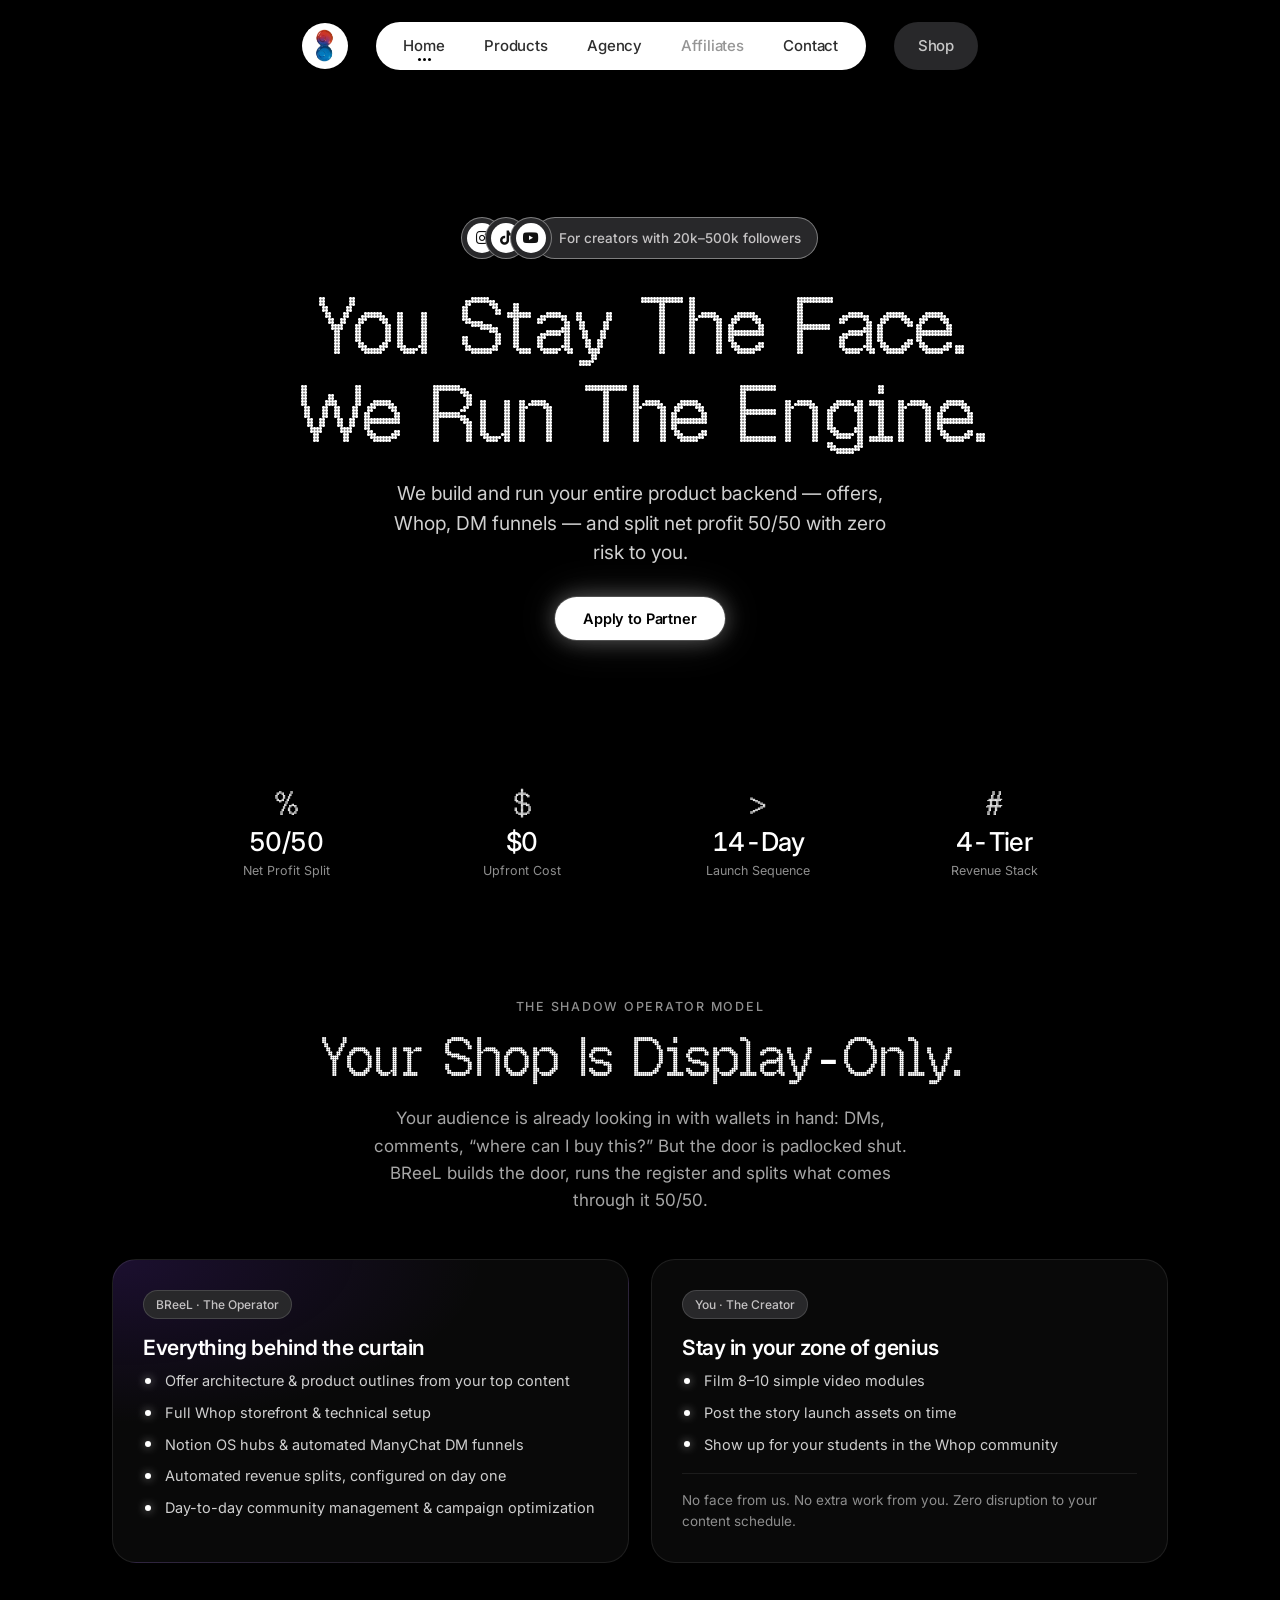
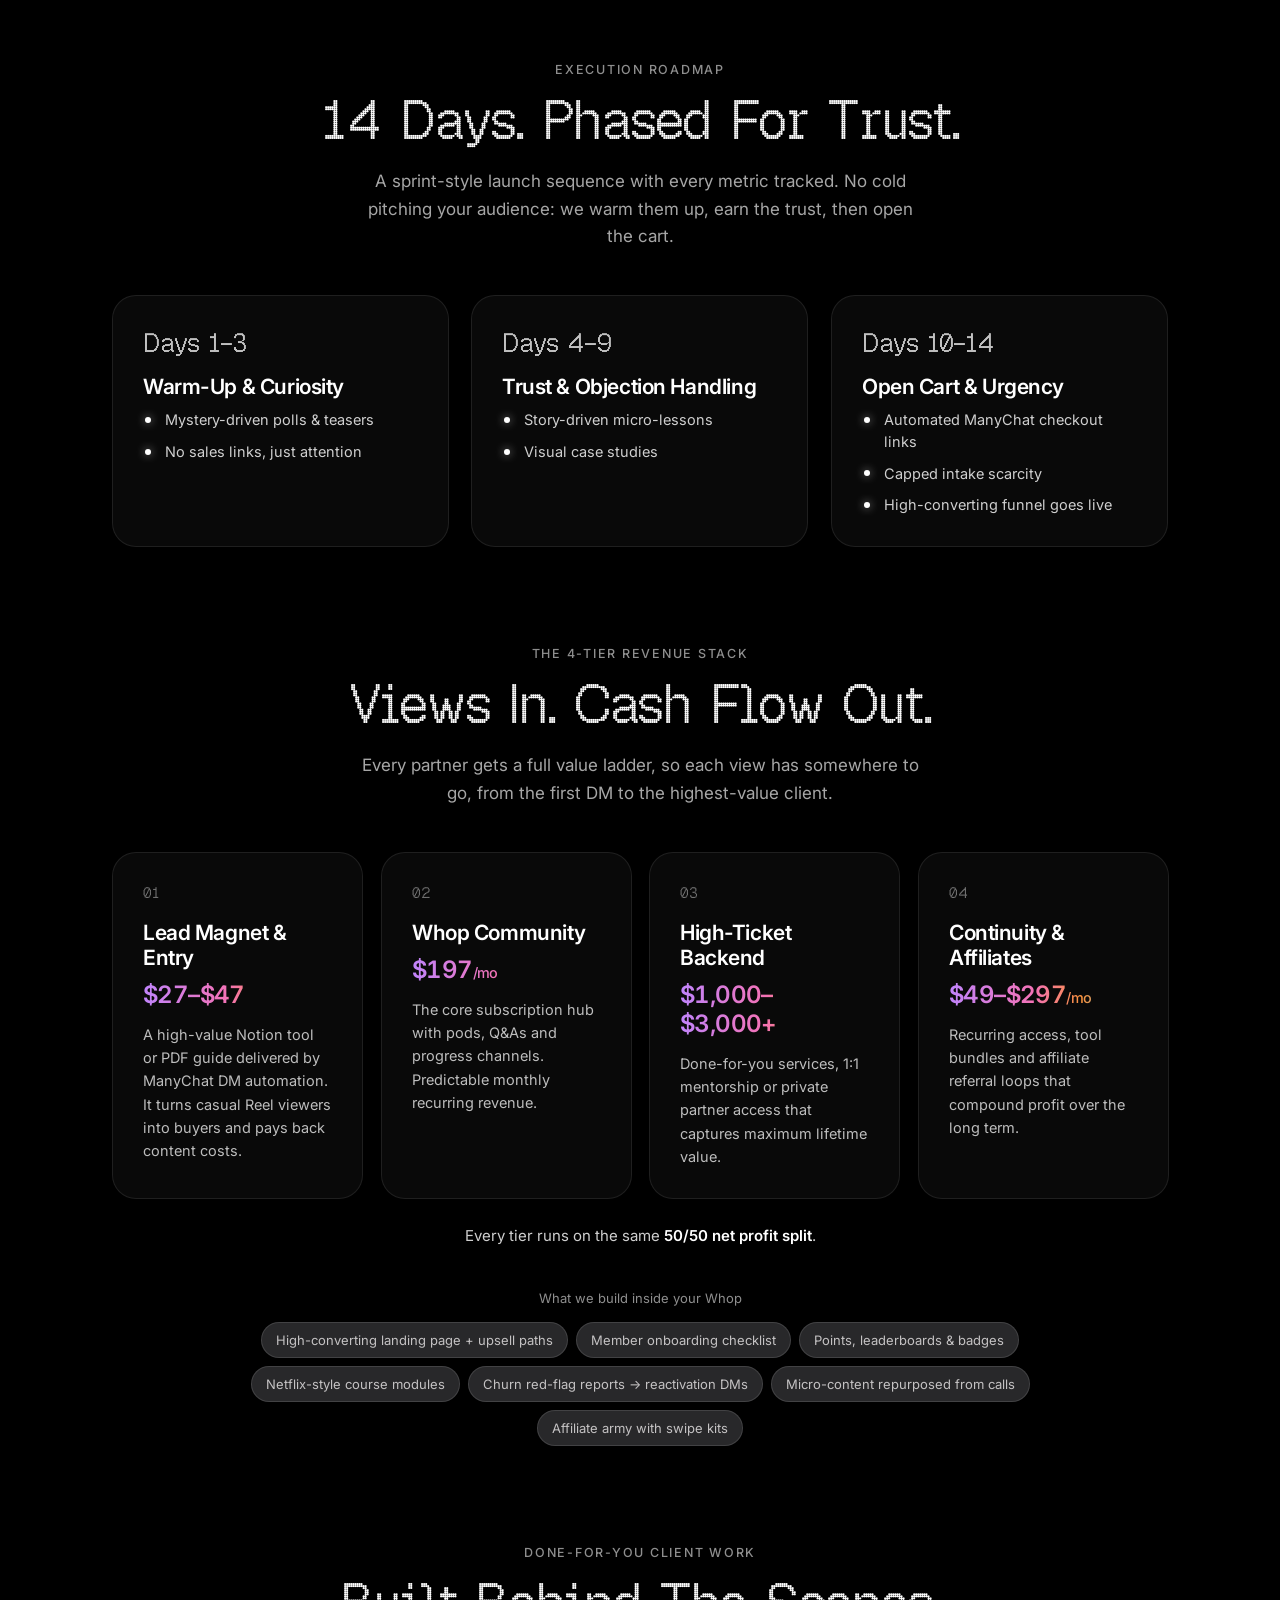
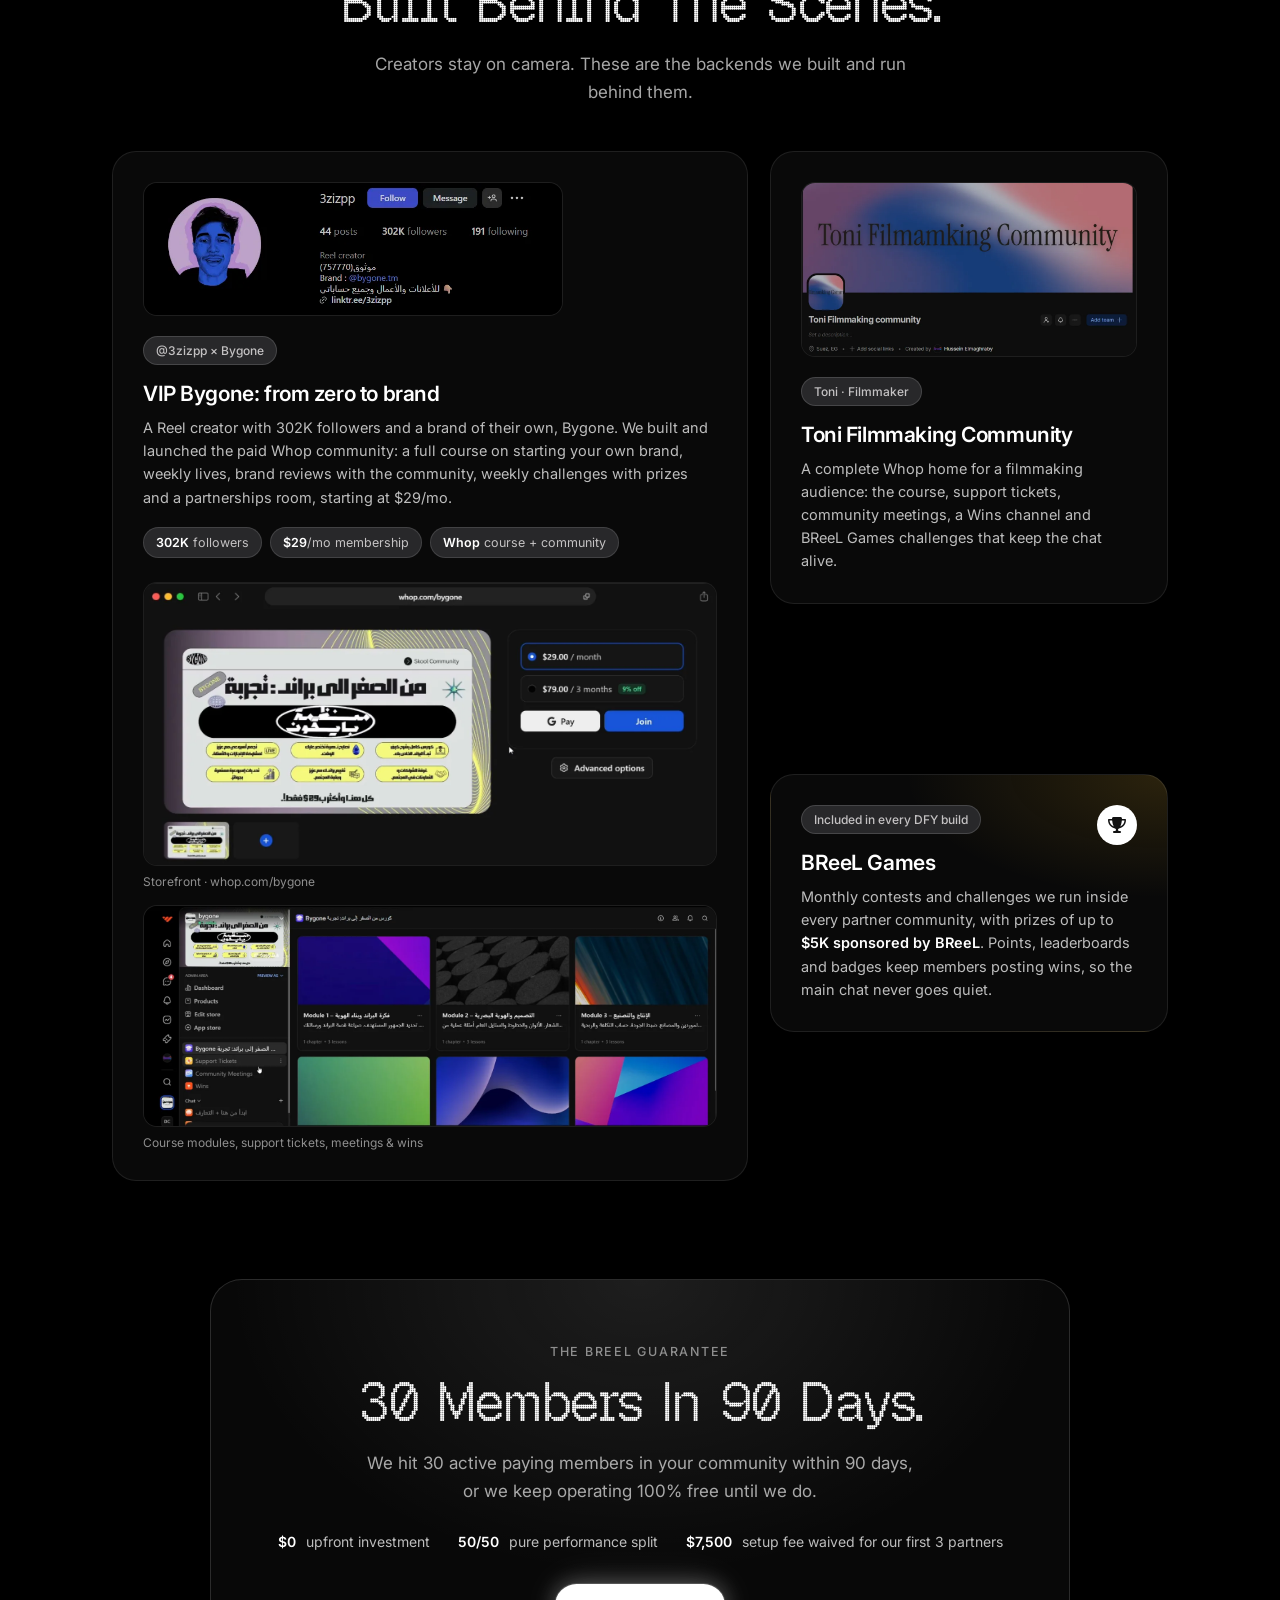
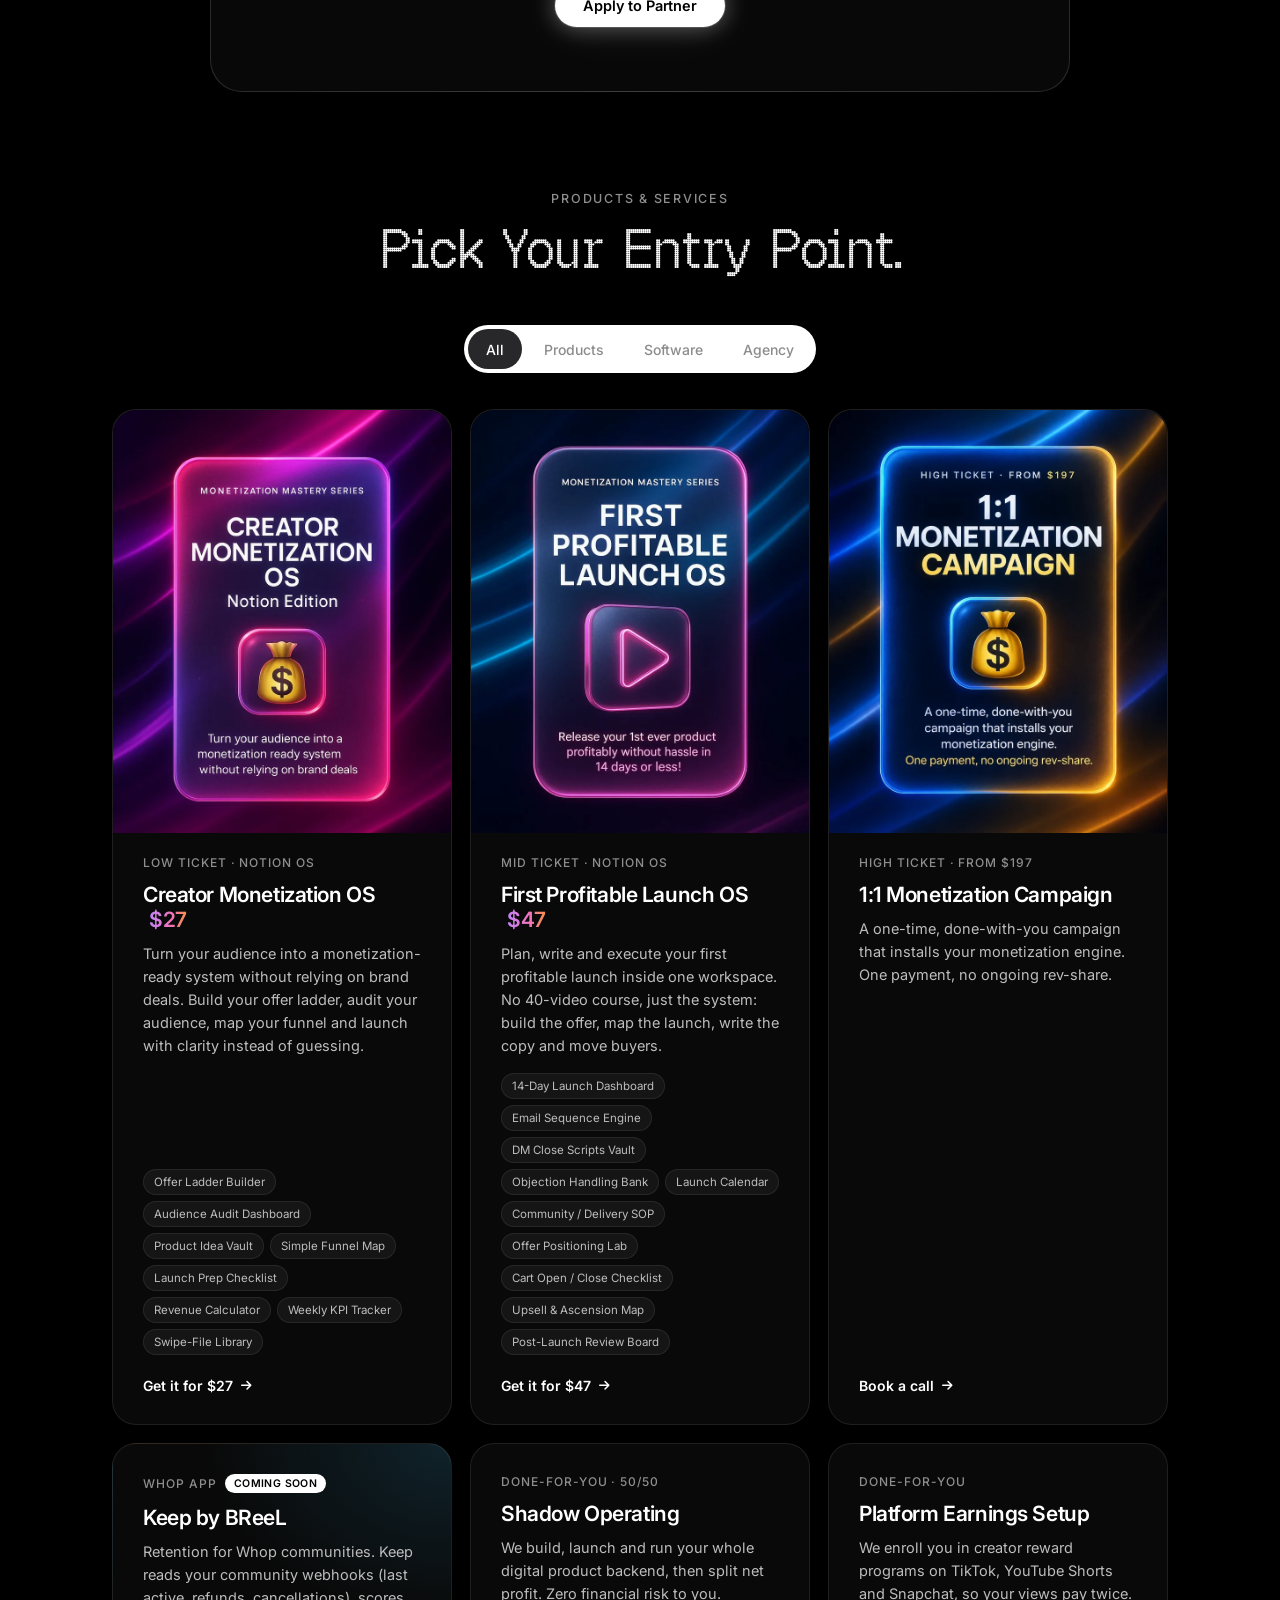
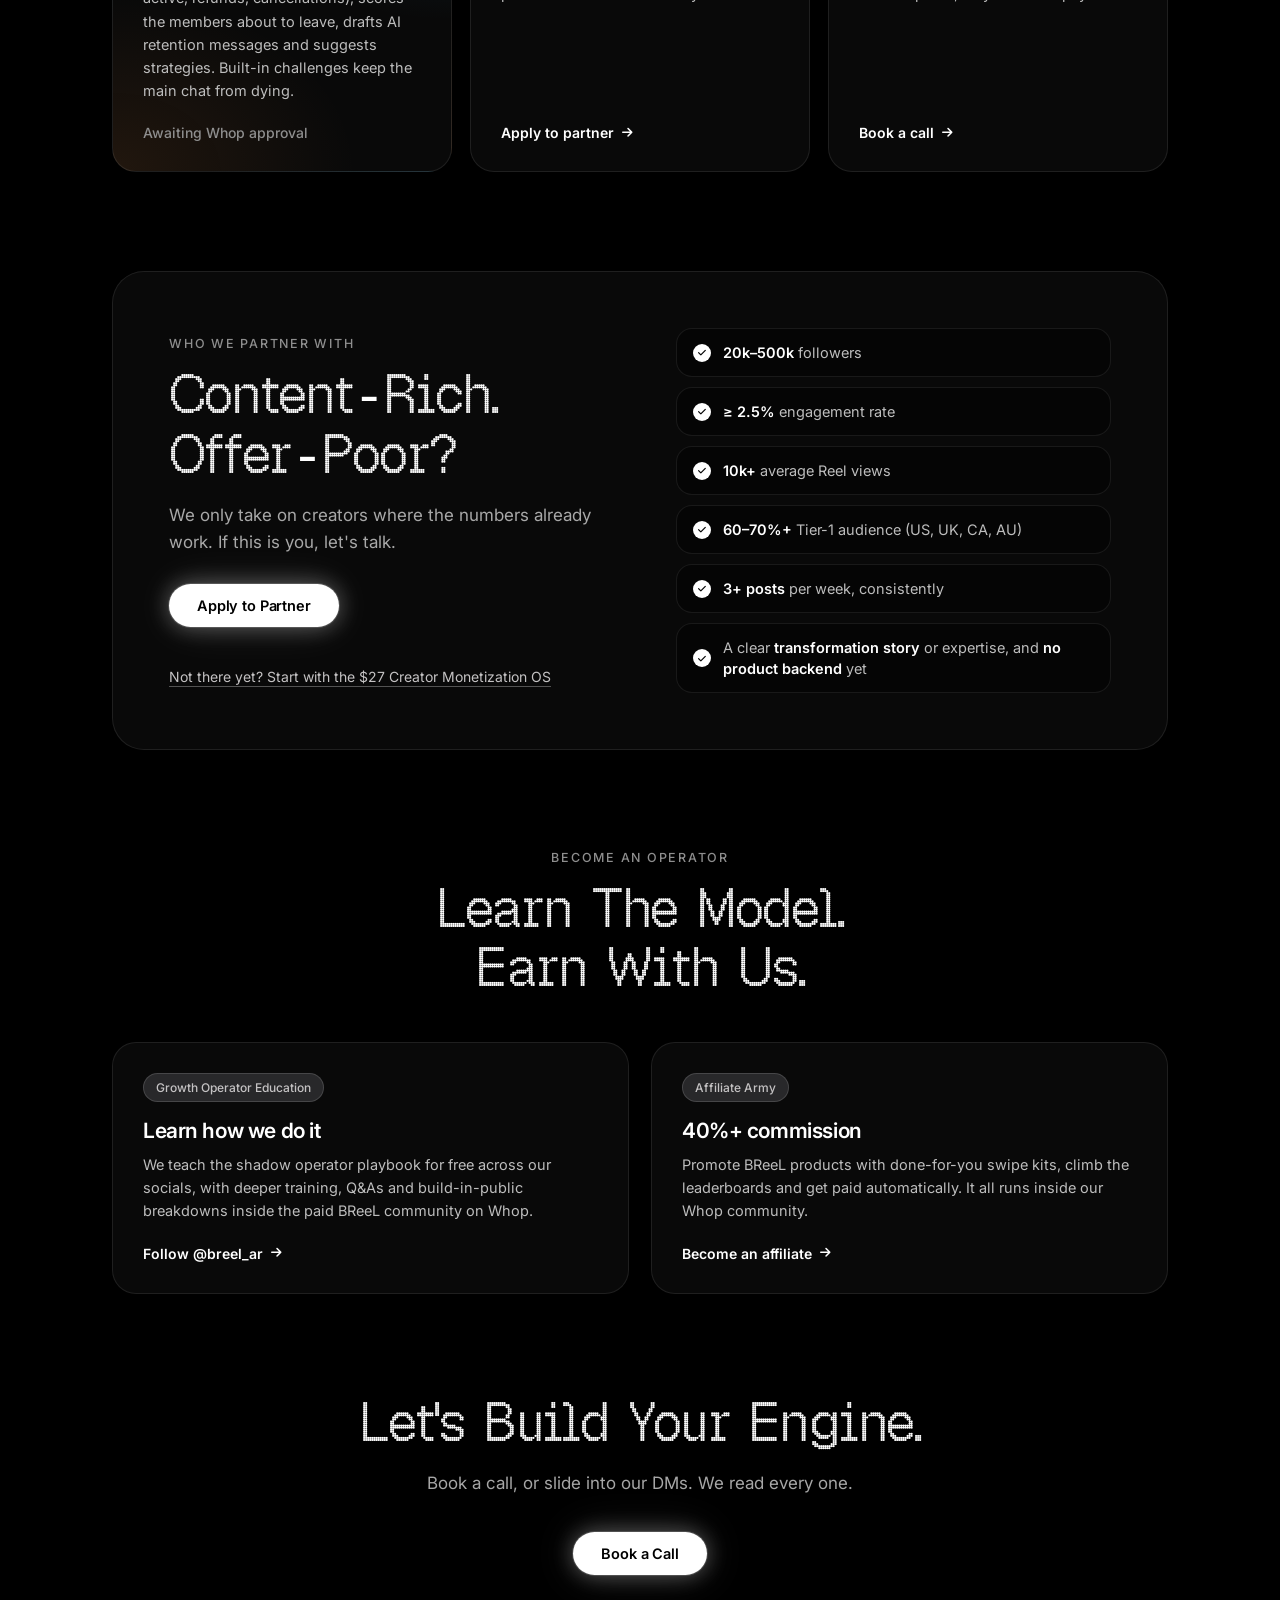
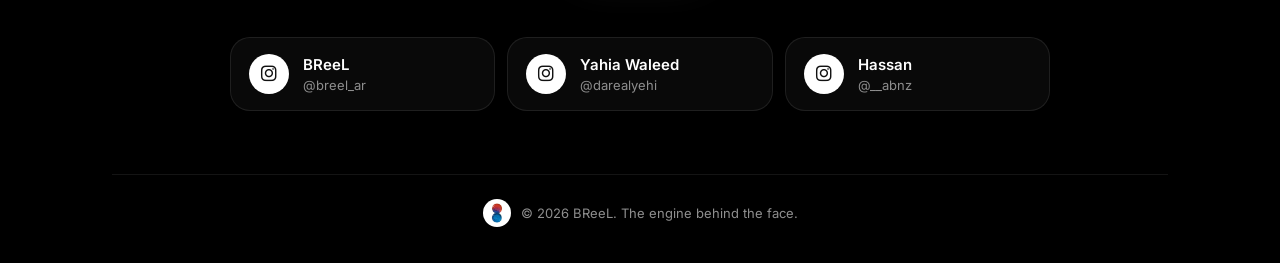
==== index.html @ d3be012e "BReeL website: landing page, affiliate page and assets Static HTML/CSS/JS site: video hero, shadow-o" ====
<!doctype html>
<html lang="en">
  <head>
    <meta charset="utf-8" />
    <meta name="viewport" content="width=device-width, initial-scale=1, viewport-fit=cover" />
    <title>BReeL | You Stay The Face. We Run The Engine.</title>
    <meta
      name="description"
      content="BReeL is a shadow operator agency for creators with 20k–500k followers. We build and run your digital product backend — offers, Whop, DM funnels, launches — and split net profit 50/50."
    />
    <meta name="theme-color" content="#000000" />
    <link rel="icon" type="image/png" href="assets/favicon.png" />

    <!-- OpenGraph / Twitter (swap og:url + og:image to absolute URLs once the domain is live) -->
    <meta property="og:type" content="website" />
    <meta property="og:site_name" content="BReeL" />
    <meta property="og:title" content="BReeL | You Stay The Face. We Run The Engine." />
    <meta
      property="og:description"
      content="Shadow operating for content-rich, offer-poor creators. We build the backend, you stay the face, we split net profit 50/50."
    />
    <meta property="og:image" content="assets/og.jpg" />
    <meta name="twitter:card" content="summary_large_image" />
    <meta name="twitter:title" content="BReeL | You Stay The Face. We Run The Engine." />
    <meta
      name="twitter:description"
      content="Shadow operating for content-rich, offer-poor creators. Zero upfront risk, 50/50 net profit split."
    />
    <meta name="twitter:image" content="assets/og.jpg" />

    <link rel="preconnect" href="https://fonts.googleapis.com" />
    <link rel="preconnect" href="https://fonts.gstatic.com" crossorigin />
    <link
      href="https://fonts.googleapis.com/css2?family=Inter:wght@400;500;600&display=swap"
      rel="stylesheet"
    />
    <link
      href="https://db.onlinewebfonts.com/c/8cb707a9b8a73f8a7403336b861c3074?family=BubbledotICG-FinePos"
      rel="stylesheet"
    />
    <link
      rel="stylesheet"
      href="https://cdnjs.cloudflare.com/ajax/libs/font-awesome/6.5.2/css/all.min.css"
      integrity="sha512-SnH5WK+bZxgPHs44uWIX+LLJAJ9/2PkPKZ5QiAj6Ta86w+fsb2TkcmfRyVX3pBnMFcV7oQPJkl9QevSCWr3W6A=="
      crossorigin="anonymous"
      referrerpolicy="no-referrer"
    />
    <script>document.documentElement.classList.add("js");</script>
    <link rel="stylesheet" href="styles.css" />
  </head>
  <body id="top">
    <div class="bg" aria-hidden="true">
      <video class="bg-video" autoplay muted loop playsinline>
        <source
          src="https://d8j0ntlcm91z4.cloudfront.net/user_38xzZboKViGWJOttwIXH07lWA1P/hf_20260809_012548_ef22562c-c0ae-4816-ad9d-f8922af4e6a7.mp4"
          type="video/mp4"
        />
      </video>
    </div>

    <!-- 1) Header (fixed, sticky across the page) -->
    <div class="header-wrap">
      <header class="header">
        <a class="logo" href="#top" aria-label="BReeL home">
          <img src="assets/logo.webp" alt="" width="52" height="52" />
        </a>

        <nav class="nav" aria-label="Primary">
          <a class="nav-link is-active" href="#top" data-nav="home" aria-current="true">Home</a>
          <a class="nav-link" href="#products" data-nav="products">Products</a>
          <a class="nav-link" href="#agency" data-nav="agency">Agency</a>
          <a class="nav-link" href="affiliate.html" data-nav="affiliates">Affiliates</a>
          <a class="nav-link" href="#contact" data-nav="contact">Contact</a>
        </nav>

        <a class="sign-in" href="#products">Shop</a>

        <button
          class="burger"
          type="button"
          aria-label="Open menu"
          aria-expanded="false"
          aria-controls="mobile-menu"
        >
          <span></span><span></span><span></span>
        </button>
      </header>
    </div>

    <!-- Mobile menu -->
    <div class="menu-overlay" hidden></div>
    <div class="mobile-menu" id="mobile-menu" hidden>
      <nav class="mobile-nav" aria-label="Mobile">
        <a class="m-link is-active" href="#top" data-nav="home" aria-current="true" style="--i: 0">Home</a>
        <a class="m-link" href="#products" data-nav="products" style="--i: 1">Products</a>
        <a class="m-link" href="#agency" data-nav="agency" style="--i: 2">Agency</a>
        <a class="m-link" href="affiliate.html" data-nav="affiliates" style="--i: 3">Affiliates</a>
        <a class="m-link" href="#contact" data-nav="contact" style="--i: 4">Contact</a>
        <a class="m-sign-in" href="#products" style="--i: 5">Shop</a>
      </nav>
    </div>

    <div class="page" data-section="home">
      <div class="header-spacer" aria-hidden="true"></div>

      <!-- 2) Hero -->
      <main class="hero">
        <div class="trust anim" style="--d: 0.05s">
          <span class="trust-avatar a1"><span class="trust-inner"><i class="fa-brands fa-instagram" aria-hidden="true"></i></span></span>
          <span class="trust-avatar a2"><span class="trust-inner"><i class="fa-brands fa-tiktok" aria-hidden="true"></i></span></span>
          <span class="trust-avatar a3"><span class="trust-inner"><i class="fa-brands fa-youtube" aria-hidden="true"></i></span></span>
          <span class="trust-pill">For creators with 20k–500k followers</span>
        </div>

        <h1 class="headline anim">
          <span class="line l1">You Stay The Face.</span>
          <span class="line l2">We Run The Engine.</span>
        </h1>

        <p class="subhead anim" style="--d: 0.28s">
          We build and run your entire product backend — offers, Whop, DM funnels —
          and split net profit 50/50 with zero risk to you.
        </p>

        <a
          class="cta anim"
          href="https://calendly.com/yahiawaleed/"
          data-link="apply"
          data-utm="hero-cta"
          target="_blank"
          rel="noopener"
          style="--d: 0.4s"
          >Apply to Partner</a
        >
      </main>

      <!-- 3) Stats -->
      <section class="stats" aria-label="How BReeL partners">
        <div class="stat anim" style="--d: 0.5s">
          <span class="stat-icon" aria-hidden="true">%</span>
          <span class="stat-value" data-target="50" data-suffix="/50" data-decimals="0">50/50</span>
          <span class="stat-label">Net Profit Split</span>
        </div>
        <div class="stat anim" style="--d: 0.58s">
          <span class="stat-icon" aria-hidden="true">$</span>
          <span class="stat-value" data-target="0" data-prefix="$" data-decimals="0">$0</span>
          <span class="stat-label">Upfront Cost</span>
        </div>
        <div class="stat anim" style="--d: 0.66s">
          <span class="stat-icon" aria-hidden="true">&gt;</span>
          <span class="stat-value" data-target="14" data-suffix="-Day" data-decimals="0">14-Day</span>
          <span class="stat-label">Launch Sequence</span>
        </div>
        <div class="stat anim" style="--d: 0.74s">
          <span class="stat-icon" aria-hidden="true">#</span>
          <span class="stat-value" data-target="4" data-suffix="-Tier" data-decimals="0">4-Tier</span>
          <span class="stat-label">Revenue Stack</span>
        </div>
      </section>
    </div>

    <!-- ===================================================================
         Below the fold
         =================================================================== -->

    <!-- The model -->
    <section class="section" id="agency" data-section="agency">
      <div class="section-head reveal">
        <p class="eyebrow">The Shadow Operator Model</p>
        <h2 class="section-title">Your Shop Is Display&#8209;Only.</h2>
        <p class="section-lede">
          Your audience is already looking in with wallets in hand: DMs, comments,
          “where can I buy this?” But the door is padlocked shut. BReeL builds the door,
          runs the register and splits what comes through it 50/50.
        </p>
      </div>

      <div class="split">
        <article class="card lane lane-operator reveal" style="--d: 0.05s">
          <p class="lane-tag">BReeL · The Operator</p>
          <h3 class="card-title">Everything behind the curtain</h3>
          <ul class="ticks">
            <li>Offer architecture &amp; product outlines from your top content</li>
            <li>Full Whop storefront &amp; technical setup</li>
            <li>Notion OS hubs &amp; automated ManyChat DM funnels</li>
            <li>Automated revenue splits, configured on day one</li>
            <li>Day-to-day community management &amp; campaign optimization</li>
          </ul>
        </article>

        <article class="card lane reveal" style="--d: 0.12s">
          <p class="lane-tag">You · The Creator</p>
          <h3 class="card-title">Stay in your zone of genius</h3>
          <ul class="ticks">
            <li>Film 8–10 simple video modules</li>
            <li>Post the story launch assets on time</li>
            <li>Show up for your students in the Whop community</li>
          </ul>
          <p class="card-foot">No face from us. No extra work from you. Zero disruption to your content schedule.</p>
        </article>
      </div>
    </section>

    <!-- 14-day launch -->
    <section class="section" id="launch" data-section="agency">
      <div class="section-head reveal">
        <p class="eyebrow">Execution Roadmap</p>
        <h2 class="section-title">14 Days. Phased For Trust.</h2>
        <p class="section-lede">
          A sprint-style launch sequence with every metric tracked. No cold pitching your
          audience: we warm them up, earn the trust, then open the cart.
        </p>
      </div>

      <ol class="phases">
        <li class="card phase reveal" style="--d: 0.05s">
          <span class="phase-days">Days 1–3</span>
          <h3 class="card-title">Warm-Up &amp; Curiosity</h3>
          <ul class="ticks">
            <li>Mystery-driven polls &amp; teasers</li>
            <li>No sales links, just attention</li>
          </ul>
        </li>
        <li class="card phase reveal" style="--d: 0.12s">
          <span class="phase-days">Days 4–9</span>
          <h3 class="card-title">Trust &amp; Objection Handling</h3>
          <ul class="ticks">
            <li>Story-driven micro-lessons</li>
            <li>Visual case studies</li>
          </ul>
        </li>
        <li class="card phase reveal" style="--d: 0.19s">
          <span class="phase-days">Days 10–14</span>
          <h3 class="card-title">Open Cart &amp; Urgency</h3>
          <ul class="ticks">
            <li>Automated ManyChat checkout links</li>
            <li>Capped intake scarcity</li>
            <li>High-converting funnel goes live</li>
          </ul>
        </li>
      </ol>
    </section>

    <!-- Revenue stack -->
    <section class="section" id="stack" data-section="agency">
      <div class="section-head reveal">
        <p class="eyebrow">The 4-Tier Revenue Stack</p>
        <h2 class="section-title">Views In. Cash Flow Out.</h2>
        <p class="section-lede">
          Every partner gets a full value ladder, so each view has somewhere to go, from
          the first DM to the highest-value client.
        </p>
      </div>

      <div class="tiers">
        <article class="card tier reveal" style="--d: 0.04s">
          <span class="tier-num">01</span>
          <h3 class="card-title">Lead Magnet &amp; Entry</h3>
          <p class="tier-price">$27–$47</p>
          <p class="card-text">A high-value Notion tool or PDF guide delivered by ManyChat DM automation. It turns casual Reel viewers into buyers and pays back content costs.</p>
        </article>
        <article class="card tier reveal" style="--d: 0.1s">
          <span class="tier-num">02</span>
          <h3 class="card-title">Whop Community</h3>
          <p class="tier-price">$197<small>/mo</small></p>
          <p class="card-text">The core subscription hub with pods, Q&amp;As and progress channels. Predictable monthly recurring revenue.</p>
        </article>
        <article class="card tier reveal" style="--d: 0.16s">
          <span class="tier-num">03</span>
          <h3 class="card-title">High-Ticket Backend</h3>
          <p class="tier-price">$1,000–$3,000+</p>
          <p class="card-text">Done-for-you services, 1:1 mentorship or private partner access that captures maximum lifetime value.</p>
        </article>
        <article class="card tier reveal" style="--d: 0.22s">
          <span class="tier-num">04</span>
          <h3 class="card-title">Continuity &amp; Affiliates</h3>
          <p class="tier-price">$49–$297<small>/mo</small></p>
          <p class="card-text">Recurring access, tool bundles and affiliate referral loops that compound profit over the long term.</p>
        </article>
      </div>

      <p class="stack-note reveal">Every tier runs on the same <strong>50/50 net profit split</strong>.</p>

      <div class="builds reveal">
        <p class="builds-label">What we build inside your Whop</p>
        <ul class="chips">
          <li>High-converting landing page + upsell paths</li>
          <li>Member onboarding checklist</li>
          <li>Points, leaderboards &amp; badges</li>
          <li>Netflix-style course modules</li>
          <li>Churn red-flag reports → reactivation DMs</li>
          <li>Micro-content repurposed from calls</li>
          <li>Affiliate army with swipe kits</li>
        </ul>
      </div>
    </section>

    <!-- Clients & work -->
    <section class="section" id="work" data-section="agency">
      <div class="section-head reveal">
        <p class="eyebrow">Done-For-You Client Work</p>
        <h2 class="section-title">Built Behind The Scenes.</h2>
        <p class="section-lede">
          Creators stay on camera. These are the backends we built and run behind them.
        </p>
      </div>

      <div class="work">
        <article class="card case case-feature reveal" style="--d: 0.04s">
          <div class="case-head">
            <img class="case-avatar-shot" src="assets/work/3zizpp-profile.webp" alt="Instagram profile of 3zizpp, a Reel creator with 302K followers" width="760" height="240" loading="lazy" />
            <div>
              <p class="lane-tag">@3zizpp × Bygone</p>
              <h3 class="card-title">VIP Bygone: from zero to brand</h3>
              <p class="card-text">
                A Reel creator with 302K followers and a brand of their own, Bygone. We built and
                launched the paid Whop community: a full course on starting your own brand, weekly lives,
                brand reviews with the community, weekly challenges with prizes and a partnerships
                room, starting at $29/mo.
              </p>
              <ul class="case-stats">
                <li><strong>302K</strong> followers</li>
                <li><strong>$29</strong>/mo membership</li>
                <li><strong>Whop</strong> course + community</li>
              </ul>
            </div>
          </div>
          <div class="case-shots">
            <figure>
              <img src="assets/work/bygone-storefront.webp" alt="VIP Bygone storefront on whop.com/bygone with $29 per month and $79 per 3 months plans" width="1400" height="691" loading="lazy" />
              <figcaption>Storefront · whop.com/bygone</figcaption>
            </figure>
            <figure>
              <img src="assets/work/bygone-course.webp" alt="Bygone course modules inside the Whop community" width="1600" height="614" loading="lazy" />
              <figcaption>Course modules, support tickets, meetings &amp; wins</figcaption>
            </figure>
          </div>
        </article>

        <article class="card case reveal" style="--d: 0.1s">
          <figure>
            <img src="assets/work/toni-community.webp" alt="Toni Filmmaking Community on Whop" width="1160" height="600" loading="lazy" />
          </figure>
          <p class="lane-tag">Toni · Filmmaker</p>
          <h3 class="card-title">Toni Filmmaking Community</h3>
          <p class="card-text">
            A complete Whop home for a filmmaking audience: the course, support tickets, community
            meetings, a Wins channel and BReeL Games challenges that keep the chat alive.
          </p>
        </article>

        <article class="card case case-games reveal" style="--d: 0.16s">
          <span class="games-mark" aria-hidden="true"><i class="fa-solid fa-trophy"></i></span>
          <p class="lane-tag">Included in every DFY build</p>
          <h3 class="card-title">BReeL Games</h3>
          <p class="card-text">
            Monthly contests and challenges we run inside every partner community, with prizes
            of up to <strong>$5K sponsored by BReeL</strong>. Points, leaderboards and badges keep
            members posting wins, so the main chat never goes quiet.
          </p>
        </article>
      </div>
    </section>

    <!-- Guarantee -->
    <section class="section" id="guarantee" data-section="agency">
      <div class="guarantee reveal">
        <p class="eyebrow">The BReeL Guarantee</p>
        <h2 class="section-title">30 Members In 90 Days.</h2>
        <p class="section-lede">
          We hit 30 active paying members in your community within 90 days, or we keep
          operating 100% free until we do.
        </p>
        <ul class="guarantee-points">
          <li><span>$0</span> upfront investment</li>
          <li><span>50/50</span> pure performance split</li>
          <li><span>$7,500</span> setup fee waived for our first 3 partners</li>
        </ul>
        <a class="cta cta-static" href="https://calendly.com/yahiawaleed/" data-link="apply" data-utm="guarantee" target="_blank" rel="noopener">Apply to Partner</a>
      </div>
    </section>

    <!-- Products & services -->
    <section class="section" id="products" data-section="products">
      <div class="section-head reveal">
        <p class="eyebrow">Products &amp; Services</p>
        <h2 class="section-title">Pick Your Entry Point.</h2>
      </div>

      <div class="tabs reveal" role="tablist" aria-label="Filter offers">
        <button class="tab is-active" type="button" role="tab" aria-selected="true" data-filter="all">All</button>
        <button class="tab" type="button" role="tab" aria-selected="false" data-filter="products">Products</button>
        <button class="tab" type="button" role="tab" aria-selected="false" data-filter="software">Software</button>
        <button class="tab" type="button" role="tab" aria-selected="false" data-filter="agency">Agency</button>
      </div>

      <div class="offers">
        <article class="card offer reveal" data-cat="products">
          <figure class="cover-art">
            <img src="assets/products/creator-monetization-os.webp" alt="Creator Monetization OS, Notion Edition: product cover" width="768" height="1152" loading="lazy" />
          </figure>
          <p class="offer-kind">Low Ticket · Notion OS</p>
          <h3 class="card-title">Creator Monetization OS <span class="price">$27</span></h3>
          <p class="card-text">
            Turn your audience into a monetization-ready system without relying on brand deals.
            Build your offer ladder, audit your audience, map your funnel and launch with clarity
            instead of guessing.
          </p>
          <ul class="inside">
            <li>Offer Ladder Builder</li>
            <li>Audience Audit Dashboard</li>
            <li>Product Idea Vault</li>
            <li>Simple Funnel Map</li>
            <li>Launch Prep Checklist</li>
            <li>Revenue Calculator</li>
            <li>Weekly KPI Tracker</li>
            <li>Swipe-File Library</li>
          </ul>
          <a class="offer-link" href="https://payhip.com/b/Dt4ab" data-link="lowTicket" data-utm="products" target="_blank" rel="noopener">Get it for $27 <i class="fa-solid fa-arrow-right" aria-hidden="true"></i></a>
        </article>

        <article class="card offer reveal" data-cat="products">
          <figure class="cover-art">
            <img src="assets/products/first-profitable-launch-os.webp" alt="First Profitable Launch OS: product cover" width="768" height="1152" loading="lazy" />
          </figure>
          <p class="offer-kind">Mid Ticket · Notion OS</p>
          <h3 class="card-title">First Profitable Launch OS <span class="price">$47</span></h3>
          <p class="card-text">
            Plan, write and execute your first profitable launch inside one workspace. No 40-video
            course, just the system: build the offer, map the launch, write the copy and move buyers.
          </p>
          <ul class="inside">
            <li>14-Day Launch Dashboard</li>
            <li>Email Sequence Engine</li>
            <li>DM Close Scripts Vault</li>
            <li>Objection Handling Bank</li>
            <li>Launch Calendar</li>
            <li>Community / Delivery SOP</li>
            <li>Offer Positioning Lab</li>
            <li>Cart Open / Close Checklist</li>
            <li>Upsell &amp; Ascension Map</li>
            <li>Post-Launch Review Board</li>
          </ul>
          <a class="offer-link" href="https://payhip.com/b/HskxF" data-link="midTicket" data-utm="products" target="_blank" rel="noopener">Get it for $47 <i class="fa-solid fa-arrow-right" aria-hidden="true"></i></a>
        </article>

        <article class="card offer reveal" data-cat="products">
          <figure class="cover-art">
            <img src="assets/products/monetization-campaign.webp" alt="1:1 Monetization Campaign: product cover" width="768" height="1152" loading="lazy" />
          </figure>
          <p class="offer-kind">High Ticket · From $197</p>
          <h3 class="card-title">1:1 Monetization Campaign</h3>
          <p class="card-text">A one-time, done-with-you campaign that installs your monetization engine. One payment, no ongoing rev-share.</p>
          <a class="offer-link" href="https://calendly.com/yahiawaleed/" data-link="highTicket" data-utm="products" target="_blank" rel="noopener">Book a call <i class="fa-solid fa-arrow-right" aria-hidden="true"></i></a>
        </article>

        <article class="card offer offer-keep reveal" data-cat="software">
          <p class="offer-kind">Whop App <span class="badge">Coming soon</span></p>
          <h3 class="card-title">Keep by BReeL</h3>
          <p class="card-text">
            Retention for Whop communities. Keep reads your community webhooks (last active, refunds,
            cancellations), scores the members about to leave, drafts AI retention messages and
            suggests strategies. Built-in challenges keep the main chat from dying.
          </p>
          <span class="offer-link is-disabled" aria-disabled="true">Awaiting Whop approval</span>
        </article>

        <article class="card offer reveal" data-cat="agency">
          <p class="offer-kind">Done-For-You · 50/50</p>
          <h3 class="card-title">Shadow Operating</h3>
          <p class="card-text">We build, launch and run your whole digital product backend, then split net profit. Zero financial risk to you.</p>
          <a class="offer-link" href="https://calendly.com/yahiawaleed/" data-link="apply" data-utm="products" target="_blank" rel="noopener">Apply to partner <i class="fa-solid fa-arrow-right" aria-hidden="true"></i></a>
        </article>

        <article class="card offer reveal" data-cat="agency">
          <p class="offer-kind">Done-For-You</p>
          <h3 class="card-title">Platform Earnings Setup</h3>
          <p class="card-text">We enroll you in creator reward programs on TikTok, YouTube Shorts and Snapchat, so your views pay twice.</p>
          <a class="offer-link" href="https://calendly.com/yahiawaleed/" data-link="agency" data-utm="products" target="_blank" rel="noopener">Book a call <i class="fa-solid fa-arrow-right" aria-hidden="true"></i></a>
        </article>
      </div>
    </section>

    <!-- Qualification -->
    <section class="section" id="qualify" data-section="agency">
      <div class="qualify card reveal">
        <div class="qualify-copy">
          <p class="eyebrow">Who We Partner With</p>
          <h2 class="section-title">Content&#8209;Rich. Offer&#8209;Poor?</h2>
          <p class="section-lede">We only take on creators where the numbers already work. If this is you, let's talk.</p>
          <div class="qualify-ctas">
            <a class="cta cta-static" href="https://calendly.com/yahiawaleed/" data-link="apply" data-utm="qualify" target="_blank" rel="noopener">Apply to Partner</a>
            <a class="ghost-link" href="https://payhip.com/b/Dt4ab" data-link="lowTicket" data-utm="qualify" target="_blank" rel="noopener">Not there yet? Start with the $27 Creator Monetization OS</a>
          </div>
        </div>
        <ul class="checks">
          <li><strong>20k–500k</strong> followers</li>
          <li><strong>≥ 2.5%</strong> engagement rate</li>
          <li><strong>10k+</strong> average Reel views</li>
          <li><strong>60–70%+</strong> Tier-1 audience (US, UK, CA, AU)</li>
          <li><strong>3+ posts</strong> per week, consistently</li>
          <li>A clear <strong>transformation story</strong> or expertise, and <strong>no product backend</strong> yet</li>
        </ul>
      </div>
    </section>

    <!-- Operators & affiliates -->
    <section class="section" id="operators" data-section="agency">
      <div class="section-head reveal">
        <p class="eyebrow">Become An Operator</p>
        <h2 class="section-title">Learn The Model. Earn With Us.</h2>
      </div>

      <div class="split">
        <article class="card reveal" style="--d: 0.05s">
          <p class="lane-tag">Growth Operator Education</p>
          <h3 class="card-title">Learn how we do it</h3>
          <p class="card-text">
            We teach the shadow operator playbook for free across our socials, with deeper
            training, Q&amp;As and build-in-public breakdowns inside the paid BReeL community on Whop.
          </p>
          <a class="offer-link" href="https://www.instagram.com/breel_ar/" data-link="igBreel" target="_blank" rel="noopener">Follow @breel_ar <i class="fa-solid fa-arrow-right" aria-hidden="true"></i></a>
        </article>

        <article class="card reveal" style="--d: 0.12s">
          <p class="lane-tag">Affiliate Army</p>
          <h3 class="card-title">40%+ commission</h3>
          <p class="card-text">
            Promote BReeL products with done-for-you swipe kits, climb the leaderboards and get
            paid automatically. It all runs inside our Whop community.
          </p>
          <a class="offer-link" href="affiliate.html">Become an affiliate <i class="fa-solid fa-arrow-right" aria-hidden="true"></i></a>
        </article>
      </div>
    </section>

    <!-- Contact / footer -->
    <footer class="footer" id="contact" data-section="contact">
      <div class="footer-cta reveal">
        <h2 class="section-title">Let's Build Your Engine.</h2>
        <p class="section-lede">Book a call, or slide into our DMs. We read every one.</p>
        <a class="cta cta-static" href="https://calendly.com/yahiawaleed/" data-link="apply" data-utm="footer" target="_blank" rel="noopener">Book a Call</a>
      </div>

      <ul class="team reveal">
        <li>
          <a href="https://www.instagram.com/breel_ar/" data-link="igBreel" target="_blank" rel="noopener">
            <i class="fa-brands fa-instagram" aria-hidden="true"></i>
            <span class="team-name">BReeL</span>
            <span class="team-handle">@breel_ar</span>
          </a>
        </li>
        <li>
          <a href="https://www.instagram.com/darealyehi/" data-link="igYahia" target="_blank" rel="noopener">
            <i class="fa-brands fa-instagram" aria-hidden="true"></i>
            <span class="team-name">Yahia Waleed</span>
            <span class="team-handle">@darealyehi</span>
          </a>
        </li>
        <li>
          <a href="https://www.instagram.com/__abnz/" data-link="igHassan" target="_blank" rel="noopener">
            <i class="fa-brands fa-instagram" aria-hidden="true"></i>
            <span class="team-name">Hassan</span>
            <span class="team-handle">@__abnz</span>
          </a>
        </li>
      </ul>

      <div class="footer-base">
        <img src="assets/logo.webp" alt="" width="28" height="28" />
        <span>© <span data-year>2026</span> BReeL. The engine behind the face.</span>
      </div>
    </footer>

    <script src="main.js" defer></script>
  </body>
</html>
---- styles.css ----
/* ==========================================================================
   BReeL — single-viewport video landing
   ========================================================================== */

@font-face {
  font-family: "Geist Pixel Circle";
  src: url("fonts/GeistPixel-Circle.woff2") format("woff2");
  font-weight: 400;
  font-style: normal;
  font-display: swap;
}

:root {
  --bg: #000000;
  --text: #ffffff;
  --muted: #8e8e8e;
  --nav-text: #2e2e2e;
  --pill-dark: #28282a;
  --sign-in-text: #c8c8c8;
  --nav-shadow: 0 4px 14px rgba(0, 0, 0, 0.16);
  --trust-bg: #28282a;
  --trust-border: rgba(255, 255, 255, 0.4);
  --trust-text: #c4c2c3;
  --font-sans: "Inter", "Segoe UI", system-ui, sans-serif;
  --font-display: "BubbledotICG-FinePos", "Geist Pixel Circle", monospace;

  --ease-out: cubic-bezier(0.22, 1, 0.36, 1);
  --trust-size: clamp(36px, 4.5vw, 42px);
}

*,
*::before,
*::after {
  box-sizing: border-box;
}

html,
body {
  margin: 0;
  padding: 0;
}

html {
  background: var(--bg);
  scroll-behavior: smooth;
}

body {
  position: relative;
  background: var(--bg);
  color: var(--text);
  font-family: var(--font-sans);
  min-height: 100vh;
  min-height: 100dvh;
  overflow-x: hidden;
  -webkit-font-smoothing: antialiased;
  -moz-osx-font-smoothing: grayscale;
  text-rendering: optimizeLegibility;
}

a {
  color: inherit;
  text-decoration: none;
}

button {
  font: inherit;
  color: inherit;
  border: 0;
  background: none;
  cursor: pointer;
}

/* --------------------------------------------------------------------------
   Background video
   -------------------------------------------------------------------------- */

.bg {
  position: absolute;
  top: 0;
  left: 0;
  right: 0;
  height: 100vh;
  height: 100dvh;
  overflow: hidden;
  background: #000;
  z-index: 0;
}

/* melt the hero video into the black sections below */
.bg::after {
  content: "";
  position: absolute;
  left: 0;
  right: 0;
  bottom: 0;
  height: 22%;
  background: linear-gradient(to bottom, rgba(0, 0, 0, 0), #000);
  z-index: 1;
}

.bg-video {
  position: absolute;
  inset: 0;
  width: 100%;
  height: 100%;
  object-fit: cover;
  pointer-events: none;
  z-index: 0;
}

/* --------------------------------------------------------------------------
   Page shell
   -------------------------------------------------------------------------- */

.page {
  position: relative;
  display: flex;
  flex-direction: column;
  align-items: center;
  height: 100vh;
  height: 100dvh;
  overflow: hidden;
  padding: clamp(16px, 2.4vh, 28px) clamp(14px, 3vw, 32px);
}

.hero,
.stats {
  position: relative;
  z-index: 1;
}

/* --------------------------------------------------------------------------
   1) Header — fixed so it follows the scroll; the spacer keeps hero layout intact
   -------------------------------------------------------------------------- */

.header-wrap {
  position: fixed;
  top: 0;
  left: 0;
  right: 0;
  z-index: 30;
  display: flex;
  justify-content: center;
  padding: clamp(16px, 2.4vh, 28px) clamp(14px, 3vw, 32px) 0;
  pointer-events: none;
}

/* soft black fade behind the floating header once the page scrolls past the hero */
.header-wrap::before {
  content: "";
  position: absolute;
  inset: 0 0 -28px;
  z-index: -1;
  background: linear-gradient(to bottom, rgba(0, 0, 0, 0.92) 40%, rgba(0, 0, 0, 0));
  opacity: 0;
  transition: opacity 0.35s ease;
}

body.is-scrolled .header-wrap::before {
  opacity: 1;
}

.header-spacer {
  flex-shrink: 0;
  height: clamp(44px, 5.2vw, 48px);
}

.header {
  pointer-events: auto;
  flex-shrink: 0;
  display: flex;
  align-items: center;
  justify-content: center;
  gap: clamp(18px, 2.8vw, 28px);
  width: 100%;
  max-width: 720px;
  animation: slideDown 0.7s var(--ease-out) both;
}

.logo {
  flex-shrink: 0;
  display: grid;
  place-items: center;
  width: clamp(40px, 4.4vw, 46px);
  height: clamp(40px, 4.4vw, 46px);
  border-radius: 50%;
  background: #fff;
  box-shadow: var(--nav-shadow);
  overflow: hidden;
  transition: transform 0.3s var(--ease-out);
}

.logo:hover {
  transform: scale(1.04);
}

.logo img {
  display: block;
  width: 72%;
  height: 72%;
  object-fit: contain;
}

.nav {
  flex: 1;
  display: flex;
  align-items: center;
  justify-content: space-around;
  height: clamp(44px, 5.2vw, 48px);
  max-width: 490px;
  padding: 4px 8px;
  border-radius: 999px;
  background: #fff;
  box-shadow: var(--nav-shadow);
}

.nav-link {
  position: relative;
  display: inline-flex;
  align-items: center;
  height: 100%;
  padding: 0 clamp(6px, 1vw, 12px);
  font-weight: 500;
  font-size: clamp(13px, 1.4vw, 15px);
  letter-spacing: -0.01em;
  color: var(--nav-text);
  opacity: 0.5;
  white-space: nowrap;
  transition: opacity 0.25s ease;
}

.nav-link:hover {
  opacity: 0.75;
}

.nav-link.is-active {
  opacity: 1;
}

.nav-link.is-active::after,
.m-link.is-active::after {
  content: "";
  position: absolute;
  left: 50%;
  bottom: 5px;
  width: 3px;
  height: 3px;
  margin-left: -1.5px;
  border-radius: 50%;
  background: #000;
  box-shadow: -5px 0 0 #000, 5px 0 0 #000;
}

.sign-in {
  flex-shrink: 0;
  display: inline-flex;
  align-items: center;
  justify-content: center;
  height: clamp(44px, 5.2vw, 48px);
  padding: 0 clamp(18px, 2.2vw, 24px);
  border-radius: 999px;
  background: var(--pill-dark);
  color: var(--sign-in-text);
  font-weight: 500;
  font-size: clamp(13px, 1.4vw, 15px);
  letter-spacing: -0.01em;
  box-shadow: var(--nav-shadow);
  transition: background 0.25s ease, color 0.25s ease, transform 0.25s var(--ease-out);
}

.sign-in:hover {
  background: #323234;
  color: #fff;
  transform: translateY(-1px);
}

/* Burger (mobile only) */
.burger {
  display: none;
  position: relative;
  width: 48px;
  height: 48px;
  border-radius: 50%;
  background: var(--pill-dark);
  box-shadow: var(--nav-shadow);
  transition: background 0.3s ease;
}

.burger span {
  position: absolute;
  left: 50%;
  top: 50%;
  width: 18px;
  height: 1.5px;
  margin-left: -9px;
  margin-top: -0.75px;
  border-radius: 2px;
  background: #fff;
  transition: transform 0.35s var(--ease-out), opacity 0.2s ease, background 0.3s ease;
}

.burger span:nth-child(1) {
  transform: translateY(-6.5px);
}

.burger span:nth-child(3) {
  transform: translateY(6.5px);
}

.burger[aria-expanded="true"] {
  background: #fff;
}

.burger[aria-expanded="true"] span {
  background: #000;
}

.burger[aria-expanded="true"] span:nth-child(1) {
  transform: translateY(0) rotate(45deg);
}

.burger[aria-expanded="true"] span:nth-child(2) {
  opacity: 0;
}

.burger[aria-expanded="true"] span:nth-child(3) {
  transform: translateY(0) rotate(-45deg);
}

/* --------------------------------------------------------------------------
   2) Hero
   -------------------------------------------------------------------------- */

.hero {
  flex: 1;
  display: flex;
  flex-direction: column;
  align-items: center;
  justify-content: center;
  width: 100%;
  max-width: 900px;
  text-align: center;
  min-height: 0;
}

/* Trust row */
.trust {
  display: inline-flex;
  align-items: center;
  margin-bottom: clamp(16px, 2.5vh, 26px);
}

.trust-avatar {
  position: relative;
  display: grid;
  place-items: center;
  width: var(--trust-size);
  height: var(--trust-size);
  padding: 5px;
  border-radius: 50%;
  background: var(--trust-bg);
  border: 1px solid var(--trust-border);
  transition: transform 0.35s var(--ease-out);
}

.trust-inner {
  display: grid;
  place-items: center;
  width: 100%;
  height: 100%;
  border-radius: 50%;
  background: #fff;
  color: #111;
  font-size: calc(var(--trust-size) * 0.34);
  line-height: 1;
}

.trust-avatar + .trust-avatar {
  margin-left: calc(var(--trust-size) * -0.42);
}

.a1 { z-index: 1; }
.a2 { z-index: 2; }
.a3 { z-index: 4; }

.trust:hover .a1 { transform: translateY(-2px); }
.trust:hover .a2 { transform: translateY(-4px); }
.trust:hover .a3 { transform: translateY(-2px); }

.trust-pill {
  position: relative;
  z-index: 3;
  display: inline-flex;
  align-items: center;
  height: var(--trust-size);
  margin-left: calc(var(--trust-size) * -0.42);
  padding: 0 16px 0 calc(var(--trust-size) * 0.58);
  border-radius: 999px;
  background: var(--trust-bg);
  border: 1px solid var(--trust-border);
  color: var(--trust-text);
  font-weight: 500;
  font-size: clamp(12px, 1.4vw, 13.5px);
  white-space: nowrap;
}

/* Headline */
.headline {
  margin: 0;
  font-family: var(--font-display);
  font-weight: 400;
  font-size: clamp(28px, 6.2vw, 80px);
  letter-spacing: -0.04em;
  line-height: 1.12;
  color: #fff;
  max-width: 100%;
}

.headline.anim {
  /* lines animate individually; parent stays put */
  opacity: 1;
  transform: none;
  filter: none;
  animation: none;
}

.headline .line {
  display: block;
  white-space: nowrap;
  overflow: hidden;
  opacity: 0;
  transform: translateY(14px);
  animation: headlineFade 0.85s var(--ease-out) forwards;
}

.headline .l1 { animation-delay: 0.12s; }
.headline .l2 { animation-delay: 0.3s; }

/* Subhead */
.subhead {
  max-width: min(500px, 92%);
  margin: clamp(14px, 2.2vh, 22px) auto 0;
  font-size: clamp(calc(13.5px + 2pt), calc(1.55vw + 2pt), calc(16.5px + 2pt));
  font-weight: 400;
  line-height: 1.55;
  color: #d0d0d0;
  opacity: 0.8;
}

/* CTA */
.cta {
  display: inline-flex;
  align-items: center;
  justify-content: center;
  margin-top: clamp(20px, 3.2vh, 32px);
  padding: clamp(11px, 1.6vh, 13px) clamp(22px, 3vw, 28px);
  border-radius: 999px;
  background: #fff;
  color: #000;
  font-weight: 600;
  font-size: clamp(13.5px, 1.5vw, 14.5px);
  letter-spacing: -0.01em;
  box-shadow:
    0 0 0 1px rgba(255, 255, 255, 0.15),
    0 0 22px rgba(255, 255, 255, 0.32),
    0 0 44px rgba(255, 255, 255, 0.12);
  transition: transform 0.3s var(--ease-out), box-shadow 0.3s ease;
}

.cta:hover {
  transform: translateY(-2px) scale(1.02);
  box-shadow:
    0 0 0 1px rgba(255, 255, 255, 0.25),
    0 0 30px rgba(255, 255, 255, 0.5),
    0 0 64px rgba(255, 255, 255, 0.22);
}

.cta.anim {
  animation-name: revealPulse;
  animation-duration: 1.4s;
}

/* --------------------------------------------------------------------------
   3) Stats
   -------------------------------------------------------------------------- */

.stats {
  flex-shrink: 0;
  display: grid;
  grid-template-columns: repeat(4, 1fr);
  gap: clamp(12px, 2vw, 24px);
  width: 100%;
  max-width: 920px;
}

.stat {
  display: flex;
  flex-direction: column;
  align-items: center;
  gap: 6px;
  text-align: center;
}

.stat-icon {
  font-family: var(--font-display);
  font-size: clamp(22px, 3vw, 33px);
  line-height: 1;
  color: #fff;
}

.stat-value {
  font-family: var(--font-sans);
  font-weight: 500;
  font-size: clamp(18px, 2.2vw, 26px);
  letter-spacing: -0.025em;
  font-variant-numeric: tabular-nums;
  color: #fff;
}

.stat-label {
  font-size: clamp(11px, 1.2vw, 12.5px);
  color: var(--muted);
}

/* --------------------------------------------------------------------------
   Entrance animation
   -------------------------------------------------------------------------- */

.anim {
  opacity: 0;
  transform: translateY(22px) scale(0.98);
  filter: blur(6px);
  animation: reveal 0.85s var(--ease-out) forwards;
  animation-delay: var(--d, 0s);
}

@keyframes reveal {
  to {
    opacity: 1;
    transform: none;
    filter: blur(0);
  }
}

@keyframes revealPulse {
  0% {
    opacity: 0;
    transform: translateY(22px) scale(0.98);
    filter: blur(6px);
  }
  55% {
    opacity: 1;
    transform: none;
    filter: blur(0);
    box-shadow:
      0 0 0 1px rgba(255, 255, 255, 0.15),
      0 0 22px rgba(255, 255, 255, 0.32),
      0 0 44px rgba(255, 255, 255, 0.12);
  }
  75% {
    box-shadow:
      0 0 0 1px rgba(255, 255, 255, 0.3),
      0 0 34px rgba(255, 255, 255, 0.55),
      0 0 72px rgba(255, 255, 255, 0.24);
  }
  100% {
    opacity: 1;
    transform: none;
    filter: blur(0);
    box-shadow:
      0 0 0 1px rgba(255, 255, 255, 0.15),
      0 0 22px rgba(255, 255, 255, 0.32),
      0 0 44px rgba(255, 255, 255, 0.12);
  }
}

@keyframes headlineFade {
  to {
    opacity: 1;
    transform: none;
  }
}

@keyframes slideDown {
  from {
    opacity: 0;
    transform: translateY(-18px);
  }
  to {
    opacity: 1;
    transform: none;
  }
}

@keyframes overlayIn {
  from { opacity: 0; }
  to { opacity: 1; }
}

@keyframes menuIn {
  from {
    opacity: 0;
    transform: translate(-50%, -10px) scale(0.97);
  }
  to {
    opacity: 1;
    transform: translate(-50%, 0) scale(1);
  }
}

@keyframes linkIn {
  from {
    opacity: 0;
    transform: translateY(8px);
  }
  to {
    opacity: 1;
    transform: none;
  }
}

/* --------------------------------------------------------------------------
   Mobile menu
   -------------------------------------------------------------------------- */

.menu-overlay {
  position: fixed;
  inset: 0;
  z-index: 20;
  background: rgba(0, 0, 0, 0.62);
  -webkit-backdrop-filter: blur(6px);
  backdrop-filter: blur(6px);
  animation: overlayIn 0.28s ease both;
}

.menu-overlay[hidden],
.mobile-menu[hidden] {
  display: none;
}

.mobile-menu {
  position: fixed;
  z-index: 21;
  top: calc(clamp(16px, 2.4vh, 28px) + 48px + 12px);
  left: 50%;
  width: calc(100% - 32px);
  max-width: 420px;
  padding: 22px 18px 20px;
  border-radius: 28px;
  background: #fff;
  box-shadow: 0 20px 60px rgba(0, 0, 0, 0.45);
  transform: translateX(-50%);
  animation: menuIn 0.38s var(--ease-out) both;
}

.mobile-nav {
  display: flex;
  flex-direction: column;
  align-items: stretch;
  gap: 4px;
}

.m-link,
.m-sign-in {
  opacity: 0;
  animation: linkIn 0.4s var(--ease-out) forwards;
  animation-delay: calc(0.06s + var(--i, 0) * 0.05s);
}

.m-link {
  position: relative;
  display: block;
  padding: 14px 8px 18px;
  text-align: center;
  font-weight: 500;
  font-size: 17px;
  letter-spacing: -0.01em;
  color: var(--nav-text);
}

.m-link:not(.is-active) {
  color: rgba(46, 46, 46, 0.55);
}

.m-link.is-active::after {
  bottom: 8px;
}

.m-sign-in {
  display: flex;
  align-items: center;
  justify-content: center;
  height: 50px;
  margin-top: 10px;
  border-radius: 999px;
  background: var(--pill-dark);
  color: var(--sign-in-text);
  font-weight: 500;
  font-size: 15px;
}

body.menu-open {
  overflow: hidden;
}

/* --------------------------------------------------------------------------
   Below-the-fold sections
   -------------------------------------------------------------------------- */

.section,
.footer {
  position: relative;
  z-index: 1;
  width: 100%;
  max-width: 1120px;
  margin: 0 auto;
  padding: clamp(64px, 11vh, 128px) clamp(16px, 3vw, 32px) 0;
  scroll-margin-top: 72px;
}

.section-head {
  max-width: 680px;
  margin: 0 auto clamp(32px, 5vh, 52px);
  text-align: center;
}

.eyebrow {
  margin: 0 0 14px;
  font-size: 12.5px;
  font-weight: 500;
  letter-spacing: 0.14em;
  text-transform: uppercase;
  color: var(--muted);
}

.section-title {
  margin: 0;
  font-family: var(--font-display);
  font-weight: 400;
  font-size: clamp(28px, 4.6vw, 54px);
  letter-spacing: -0.04em;
  line-height: 1.1;
  color: #fff;
  text-wrap: balance;
}

.section-lede {
  margin: 18px auto 0;
  max-width: 560px;
  font-size: clamp(15px, 1.4vw, 17px);
  line-height: 1.6;
  color: #d0d0d0;
  opacity: 0.8;
  text-wrap: pretty;
}

.card {
  position: relative;
  padding: clamp(22px, 2.6vw, 30px);
  border-radius: 24px;
  background: rgba(255, 255, 255, 0.035);
  border: 1px solid rgba(255, 255, 255, 0.09);
  -webkit-backdrop-filter: blur(10px);
  backdrop-filter: blur(10px);
  transition: border-color 0.3s ease, transform 0.35s var(--ease-out), background 0.3s ease;
}

.card:hover {
  border-color: rgba(255, 255, 255, 0.18);
  background: rgba(255, 255, 255, 0.05);
}

.card-title {
  margin: 0 0 10px;
  font-size: clamp(18px, 1.7vw, 21px);
  font-weight: 600;
  letter-spacing: -0.02em;
  color: #fff;
}

.card-text {
  margin: 0;
  font-size: 14.5px;
  line-height: 1.6;
  color: #bdbdbd;
}

.card-foot {
  margin: 18px 0 0;
  padding-top: 16px;
  border-top: 1px solid rgba(255, 255, 255, 0.08);
  font-size: 13.5px;
  line-height: 1.55;
  color: var(--muted);
}

.ticks {
  margin: 0;
  padding: 0;
  list-style: none;
  display: grid;
  gap: 10px;
}

.ticks li {
  position: relative;
  padding-left: 22px;
  font-size: 14.5px;
  line-height: 1.5;
  color: #cfcfcf;
}

.ticks li::before {
  content: "";
  position: absolute;
  left: 2px;
  top: 0.55em;
  width: 6px;
  height: 6px;
  border-radius: 50%;
  background: #fff;
  box-shadow: 0 0 10px rgba(255, 255, 255, 0.6);
}

/* Operator / creator lanes */
.split {
  display: grid;
  grid-template-columns: repeat(2, 1fr);
  gap: clamp(14px, 2vw, 22px);
}

.lane-tag {
  display: inline-flex;
  margin: 0 0 16px;
  padding: 6px 12px;
  border-radius: 999px;
  background: var(--pill-dark);
  border: 1px solid rgba(255, 255, 255, 0.14);
  font-size: 12px;
  font-weight: 500;
  color: var(--trust-text);
}

.lane-operator {
  background:
    radial-gradient(120% 90% at 0% 0%, rgba(123, 47, 247, 0.16), transparent 60%),
    rgba(255, 255, 255, 0.035);
}

/* 14-day phases */
.phases {
  margin: 0;
  padding: 0;
  list-style: none;
  display: grid;
  grid-template-columns: repeat(3, 1fr);
  gap: clamp(14px, 2vw, 22px);
  counter-reset: phase;
}

.phase-days {
  display: block;
  margin-bottom: 14px;
  font-family: var(--font-display);
  font-size: clamp(20px, 2vw, 26px);
  letter-spacing: -0.04em;
  color: #fff;
}

/* Revenue stack */
.tiers {
  display: grid;
  grid-template-columns: repeat(4, 1fr);
  gap: clamp(12px, 1.6vw, 18px);
}

.tier-num {
  display: block;
  margin-bottom: 18px;
  font-family: var(--font-display);
  font-size: 15px;
  color: var(--muted);
}

.tier-price {
  margin: 0 0 14px;
  font-size: clamp(20px, 2vw, 24px);
  font-weight: 600;
  letter-spacing: -0.025em;
  font-variant-numeric: tabular-nums;
  background: linear-gradient(92deg, #c084fc, #f472b6 45%, #fb923c 70%, #38bdf8);
  -webkit-background-clip: text;
  background-clip: text;
  color: transparent;
}

.tier-price small {
  font-size: 0.6em;
  font-weight: 500;
}

.stack-note {
  margin: clamp(22px, 3vh, 30px) 0 0;
  text-align: center;
  font-size: 15px;
  color: #cfcfcf;
}

.stack-note strong {
  color: #fff;
  font-weight: 600;
}

.builds {
  margin-top: clamp(36px, 5vh, 52px);
  text-align: center;
}

.builds-label {
  margin: 0 0 16px;
  font-size: 13px;
  color: var(--muted);
}

.chips {
  margin: 0 auto;
  padding: 0;
  list-style: none;
  display: flex;
  flex-wrap: wrap;
  justify-content: center;
  gap: 8px;
  max-width: 860px;
}

.chips li {
  padding: 9px 14px;
  border-radius: 999px;
  background: var(--pill-dark);
  border: 1px solid rgba(255, 255, 255, 0.12);
  font-size: 13px;
  color: var(--trust-text);
}

/* Guarantee */
.guarantee {
  max-width: 860px;
  margin: 0 auto;
  padding: clamp(36px, 6vw, 64px) clamp(20px, 4vw, 48px);
  border-radius: 32px;
  text-align: center;
  background:
    radial-gradient(80% 120% at 50% 0%, rgba(255, 255, 255, 0.09), transparent 60%),
    rgba(255, 255, 255, 0.03);
  border: 1px solid rgba(255, 255, 255, 0.14);
}

.guarantee-points {
  margin: 28px auto 0;
  padding: 0;
  list-style: none;
  display: flex;
  flex-wrap: wrap;
  justify-content: center;
  gap: 10px 28px;
  font-size: 14px;
  color: #bdbdbd;
}

.guarantee-points span {
  margin-right: 6px;
  font-weight: 600;
  color: #fff;
}

.cta-static {
  margin-top: clamp(26px, 4vh, 34px);
}

/* Products & tabs */
.tabs {
  display: flex;
  justify-content: center;
  flex-wrap: wrap;
  gap: 4px;
  width: fit-content;
  max-width: 100%;
  margin: 0 auto clamp(24px, 4vh, 36px);
  padding: 4px;
  border-radius: 999px;
  background: #fff;
  box-shadow: var(--nav-shadow);
}

.tab {
  height: 40px;
  padding: 0 18px;
  border-radius: 999px;
  font-weight: 500;
  font-size: 14px;
  color: var(--nav-text);
  opacity: 0.55;
  transition: opacity 0.2s ease, background 0.2s ease, color 0.2s ease;
}

.tab:hover {
  opacity: 0.85;
}

.tab.is-active {
  opacity: 1;
  background: var(--pill-dark);
  color: #fff;
}

.offers {
  display: grid;
  grid-template-columns: repeat(3, 1fr);
  gap: clamp(12px, 1.6vw, 18px);
}

.offer {
  display: flex;
  flex-direction: column;
}

.offer[hidden] {
  display: none;
}

.offer .card-text {
  flex: 1;
}

.offer-kind {
  display: flex;
  align-items: center;
  gap: 8px;
  margin: 0 0 12px;
  font-size: 12px;
  font-weight: 500;
  letter-spacing: 0.08em;
  text-transform: uppercase;
  color: var(--muted);
}

.badge {
  padding: 3px 9px;
  border-radius: 999px;
  background: #fff;
  color: #000;
  font-size: 10.5px;
  font-weight: 600;
  letter-spacing: 0.04em;
}

.offer-keep {
  background:
    radial-gradient(120% 90% at 100% 0%, rgba(56, 189, 248, 0.14), transparent 60%),
    radial-gradient(120% 90% at 0% 100%, rgba(251, 146, 60, 0.1), transparent 60%),
    rgba(255, 255, 255, 0.035);
}

.offer-link {
  display: inline-flex;
  align-items: center;
  gap: 8px;
  margin-top: 22px;
  font-size: 14px;
  font-weight: 600;
  color: #fff;
}

.offer-link i {
  font-size: 12px;
  transition: transform 0.25s var(--ease-out);
}

.offer-link:hover i {
  transform: translateX(3px);
}

.offer-link.is-disabled {
  color: var(--muted);
  font-weight: 500;
  cursor: default;
}

.price {
  margin-left: 6px;
  font-weight: 600;
  background: linear-gradient(92deg, #c084fc, #f472b6 60%, #fb923c);
  -webkit-background-clip: text;
  background-clip: text;
  color: transparent;
}

/* Original product cover art — bleeds to the card edges, 4:5 crop keeps the whole glass card in frame */
.cover-art {
  margin: calc(clamp(22px, 2.6vw, 30px) * -1) calc(clamp(22px, 2.6vw, 30px) * -1) 22px;
  border-radius: 24px 24px 0 0;
  overflow: hidden;
  aspect-ratio: 4 / 5;
  background: #0b0612;
}

.cover-art img {
  display: block;
  width: 100%;
  height: 100%;
  object-fit: cover;
  object-position: center 46%;
  transition: transform 0.6s var(--ease-out);
}

.offer:hover .cover-art img {
  transform: scale(1.03);
}

.price {
  white-space: nowrap;
}

/* CSS glass cover — only for offers without cover art yet (e.g. community memberships) */
.cover {
  position: relative;
  display: flex;
  flex-direction: column;
  align-items: center;
  justify-content: center;
  gap: 8px;
  aspect-ratio: 4 / 5;
  margin: calc(clamp(22px, 2.6vw, 30px) * -1) calc(clamp(22px, 2.6vw, 30px) * -1) 22px;
  padding: 28px 22px;
  border-radius: 24px 24px 0 0;
  overflow: hidden;
  text-align: center;
  isolation: isolate;
}

.cover::before {
  content: "";
  position: absolute;
  inset: 18px 22% 18px;
  z-index: -1;
  border-radius: 22px;
  background: rgba(255, 255, 255, 0.06);
  border: 1.5px solid rgba(255, 180, 255, 0.55);
  box-shadow: 0 0 24px rgba(236, 72, 153, 0.35), inset 0 0 24px rgba(236, 72, 153, 0.15);
  -webkit-backdrop-filter: blur(6px);
  backdrop-filter: blur(6px);
}

.cover-magenta {
  background:
    radial-gradient(90% 70% at 100% 0%, rgba(236, 72, 153, 0.55), transparent 60%),
    radial-gradient(80% 60% at 0% 100%, rgba(147, 51, 234, 0.5), transparent 60%),
    #1a0626;
}

.cover-blue {
  background:
    radial-gradient(90% 70% at 100% 10%, rgba(37, 99, 235, 0.55), transparent 60%),
    radial-gradient(80% 60% at 0% 100%, rgba(192, 38, 211, 0.4), transparent 60%),
    #050a1f;
}

.cover-series {
  font-size: 8.5px;
  font-weight: 600;
  letter-spacing: 0.18em;
  text-transform: uppercase;
  color: rgba(255, 255, 255, 0.85);
}

.cover-title {
  max-width: 54%;
  font-size: 17px;
  font-weight: 600;
  line-height: 1.1;
  letter-spacing: -0.01em;
  text-transform: uppercase;
  color: #fff;
}

.cover-sub {
  font-size: 11px;
  color: #f9a8d4;
}

.cover-icon {
  display: grid;
  place-items: center;
  width: 38px;
  height: 38px;
  margin-top: 4px;
  border-radius: 10px;
  border: 1.5px solid rgba(244, 114, 182, 0.8);
  box-shadow: 0 0 14px rgba(236, 72, 153, 0.5);
  color: #fbbf24;
  font-size: 16px;
}

.cover-blue .cover-icon {
  color: #f472b6;
}

.inside {
  margin: 16px 0 0;
  padding: 0;
  list-style: none;
  display: flex;
  flex-wrap: wrap;
  gap: 6px;
}

.inside li {
  padding: 5px 10px;
  border-radius: 999px;
  background: rgba(255, 255, 255, 0.05);
  border: 1px solid rgba(255, 255, 255, 0.08);
  font-size: 11.5px;
  color: #bdbdbd;
}

/* Clients & work */
.work {
  display: grid;
  grid-template-columns: 1.6fr 1fr;
  gap: clamp(14px, 2vw, 22px);
  align-items: start;
}

.case figure {
  margin: 0;
}

.case img {
  display: block;
  width: 100%;
  height: auto;
  border-radius: 14px;
  border: 1px solid rgba(255, 255, 255, 0.08);
  background: #0b0b0b;
}

.case > figure {
  margin-bottom: 20px;
}

.case figcaption {
  margin-top: 8px;
  font-size: 12px;
  color: var(--muted);
}

.case-head {
  display: grid;
  gap: 20px;
}

.case-avatar-shot {
  max-width: 420px;
}

.case-stats {
  margin: 18px 0 0;
  padding: 0;
  list-style: none;
  display: flex;
  flex-wrap: wrap;
  gap: 8px;
}

.case-stats li {
  padding: 7px 12px;
  border-radius: 999px;
  background: var(--pill-dark);
  border: 1px solid rgba(255, 255, 255, 0.12);
  font-size: 12.5px;
  color: var(--trust-text);
}

.case-stats strong {
  color: #fff;
  font-weight: 600;
}

.case-shots {
  display: grid;
  gap: 16px;
  margin-top: 24px;
}

.case-feature {
  grid-row: span 2;
}

.case-games {
  background:
    radial-gradient(110% 80% at 100% 0%, rgba(251, 191, 36, 0.14), transparent 60%),
    rgba(255, 255, 255, 0.035);
}

.games-mark {
  position: absolute;
  top: clamp(22px, 2.6vw, 30px);
  right: clamp(22px, 2.6vw, 30px);
  display: grid;
  place-items: center;
  width: 40px;
  height: 40px;
  border-radius: 50%;
  background: #fff;
  color: #111;
  font-size: 16px;
}

.card-text strong {
  color: #fff;
  font-weight: 600;
}

/* --------------------------------------------------------------------------
   Affiliate page
   -------------------------------------------------------------------------- */

.steps {
  margin: 0;
  padding: 0;
  list-style: none;
  display: grid;
  grid-template-columns: repeat(4, 1fr);
  gap: clamp(12px, 1.6vw, 18px);
}

.step-num,
.perk-icon {
  display: block;
  margin-bottom: 18px;
}

.step-num {
  font-family: var(--font-display);
  font-size: clamp(22px, 2.2vw, 28px);
  color: #fff;
}

.perk-icon {
  display: grid;
  place-items: center;
  width: 42px;
  height: 42px;
  border-radius: 50%;
  background: #fff;
  color: #111;
  font-size: 16px;
}

.perks {
  display: grid;
  grid-template-columns: repeat(4, 1fr);
  gap: clamp(12px, 1.6vw, 18px);
}

.earn {
  margin: 20px 0 0;
  padding-top: 16px;
  border-top: 1px solid rgba(255, 255, 255, 0.08);
  font-size: 14px;
  color: #bdbdbd;
}

.earn strong {
  font-size: 18px;
  font-weight: 600;
  background: linear-gradient(92deg, #c084fc, #f472b6 60%, #fb923c);
  -webkit-background-clip: text;
  background-clip: text;
  color: transparent;
}

.cover-community {
  background:
    radial-gradient(90% 70% at 100% 0%, rgba(56, 189, 248, 0.45), transparent 60%),
    radial-gradient(80% 60% at 0% 100%, rgba(251, 146, 60, 0.35), transparent 60%),
    #071018;
}

.cover-community .cover-icon {
  color: #7dd3fc;
}

/* Calculator */
.calc {
  display: grid;
  grid-template-columns: 0.9fr 1.1fr;
  gap: clamp(24px, 4vw, 56px);
  align-items: center;
  padding: clamp(28px, 5vw, 56px);
  border-radius: 32px;
}

.calc .section-title,
.calc .section-lede {
  margin-left: 0;
}

.calc-body {
  display: grid;
  gap: 18px;
}

.calc-row {
  display: grid;
  grid-template-columns: 1fr auto;
  align-items: center;
  gap: 10px 16px;
}

.calc-label {
  font-size: 14.5px;
  color: #d0d0d0;
}

.calc-label em {
  margin-left: 6px;
  font-style: normal;
  color: var(--muted);
}

.calc-count {
  min-width: 3ch;
  text-align: right;
  font-weight: 600;
  font-variant-numeric: tabular-nums;
  color: #fff;
}

.calc-row input[type="range"] {
  grid-column: 1 / -1;
  width: 100%;
  height: 4px;
  margin: 0;
  border-radius: 999px;
  background: rgba(255, 255, 255, 0.14);
  accent-color: #fff;
  cursor: pointer;
}

.calc-result {
  display: grid;
  grid-template-columns: repeat(2, 1fr);
  gap: 12px;
  margin-top: 6px;
}

.calc-result > div {
  display: grid;
  gap: 6px;
  padding: 18px;
  border-radius: 18px;
  background: rgba(0, 0, 0, 0.35);
  border: 1px solid rgba(255, 255, 255, 0.08);
}

.calc-result-label {
  font-size: 12.5px;
  color: var(--muted);
}

.calc-result-value {
  font-size: clamp(24px, 3vw, 34px);
  font-weight: 600;
  letter-spacing: -0.03em;
  font-variant-numeric: tabular-nums;
  color: #fff;
}

.calc-note {
  margin: 0;
  font-size: 12.5px;
  line-height: 1.5;
  color: var(--muted);
}

/* FAQ */
.faq {
  max-width: 760px;
  margin: 0 auto;
  display: grid;
  gap: 10px;
}

.faq details {
  border-radius: 18px;
  background: rgba(255, 255, 255, 0.035);
  border: 1px solid rgba(255, 255, 255, 0.09);
  transition: border-color 0.25s ease;
}

.faq details[open] {
  border-color: rgba(255, 255, 255, 0.2);
}

.faq summary {
  position: relative;
  padding: 18px 52px 18px 22px;
  font-size: 15.5px;
  font-weight: 500;
  color: #fff;
  list-style: none;
  cursor: pointer;
}

.faq summary::-webkit-details-marker {
  display: none;
}

.faq summary::after {
  content: "+";
  position: absolute;
  right: 22px;
  top: 50%;
  transform: translateY(-50%);
  font-size: 20px;
  font-weight: 400;
  color: var(--muted);
  transition: transform 0.25s var(--ease-out);
}

.faq details[open] summary::after {
  transform: translateY(-50%) rotate(45deg);
}

.faq details p {
  margin: 0;
  padding: 0 22px 20px;
  font-size: 14.5px;
  line-height: 1.6;
  color: #bdbdbd;
}

/* Qualify */
.qualify {
  display: grid;
  grid-template-columns: 1.05fr 1fr;
  gap: clamp(24px, 4vw, 56px);
  align-items: center;
  padding: clamp(28px, 5vw, 56px);
  border-radius: 32px;
}

.qualify .section-title,
.qualify .section-lede {
  margin-left: 0;
}

.qualify-ctas {
  display: flex;
  flex-wrap: wrap;
  align-items: center;
  gap: 14px 22px;
}

.qualify-ctas .cta {
  margin-top: clamp(22px, 3vh, 28px);
}

.ghost-link {
  margin-top: clamp(22px, 3vh, 28px);
  font-size: 14px;
  color: var(--trust-text);
  text-decoration: underline;
  text-underline-offset: 4px;
  text-decoration-color: rgba(255, 255, 255, 0.3);
}

.ghost-link:hover {
  color: #fff;
}

.checks {
  margin: 0;
  padding: 0;
  list-style: none;
  display: grid;
  gap: 10px;
}

.checks li {
  position: relative;
  padding: 13px 16px 13px 46px;
  border-radius: 16px;
  background: rgba(0, 0, 0, 0.35);
  border: 1px solid rgba(255, 255, 255, 0.08);
  font-size: 14.5px;
  line-height: 1.45;
  color: #bdbdbd;
}

.checks li::before {
  content: "\f00c";
  position: absolute;
  left: 16px;
  top: 50%;
  transform: translateY(-50%);
  display: grid;
  place-items: center;
  width: 18px;
  height: 18px;
  border-radius: 50%;
  background: #fff;
  color: #000;
  font-family: "Font Awesome 6 Free";
  font-weight: 900;
  font-size: 9px;
}

.checks strong {
  color: #fff;
  font-weight: 600;
}

/* Footer */
.footer {
  padding-bottom: 36px;
  text-align: center;
}

.footer-cta {
  padding-bottom: clamp(40px, 7vh, 72px);
}

.team {
  margin: 0 auto;
  padding: 0;
  list-style: none;
  display: grid;
  grid-template-columns: repeat(3, 1fr);
  gap: 12px;
  max-width: 820px;
}

.team a {
  display: grid;
  grid-template-columns: auto 1fr;
  grid-template-rows: auto auto;
  column-gap: 14px;
  align-items: center;
  padding: 16px 18px;
  border-radius: 20px;
  background: rgba(255, 255, 255, 0.035);
  border: 1px solid rgba(255, 255, 255, 0.09);
  text-align: left;
  transition: border-color 0.25s ease, transform 0.3s var(--ease-out);
}

.team a:hover {
  border-color: rgba(255, 255, 255, 0.24);
  transform: translateY(-2px);
}

.team i {
  grid-row: 1 / 3;
  display: grid;
  place-items: center;
  width: 40px;
  height: 40px;
  border-radius: 50%;
  background: #fff;
  color: #111;
  font-size: 18px;
}

.team-name {
  font-size: 15px;
  font-weight: 600;
  color: #fff;
}

.team-handle {
  font-size: 13px;
  color: var(--muted);
}

.footer-base {
  display: flex;
  align-items: center;
  justify-content: center;
  gap: 10px;
  margin-top: clamp(40px, 7vh, 64px);
  padding-top: 24px;
  border-top: 1px solid rgba(255, 255, 255, 0.08);
  font-size: 13px;
  color: var(--muted);
}

.footer-base img {
  width: 28px;
  height: 28px;
  padding: 4px;
  border-radius: 50%;
  background: #fff;
  object-fit: contain;
}

/* Scroll reveal (JS adds .is-in; without JS everything is simply visible) */
.js .reveal {
  opacity: 0;
  transform: translateY(22px) scale(0.98);
  filter: blur(6px);
}

.js .reveal.is-in {
  animation: reveal 0.85s var(--ease-out) forwards;
  animation-delay: var(--d, 0s);
}

/* --------------------------------------------------------------------------
   Responsive
   -------------------------------------------------------------------------- */

@media (max-width: 720px) {
  .nav,
  .sign-in {
    display: none;
  }

  .header {
    justify-content: space-between;
    max-width: none;
  }

  .logo {
    width: 48px;
    height: 48px;
  }

  .burger {
    display: block;
  }

  .headline {
    letter-spacing: -0.08em;
    line-height: 1.05;
    font-size: clamp(28px, 8.4vw, 60px);
  }

  .trust-pill {
    font-size: 12px;
  }

  .stats {
    grid-template-columns: repeat(2, 1fr);
    row-gap: clamp(14px, 2.4vh, 22px);
  }

  .header-spacer {
    height: 48px;
  }

  .split,
  .phases,
  .offers,
  .work,
  .qualify,
  .team {
    grid-template-columns: 1fr;
  }

  .tiers,
  .steps,
  .perks,
  .calc {
    grid-template-columns: 1fr;
  }

  .case-feature {
    grid-row: auto;
  }

  .tab {
    padding: 0 14px;
    font-size: 13.5px;
  }
}

@media (min-width: 721px) and (max-width: 1000px) {
  .tiers,
  .steps,
  .perks {
    grid-template-columns: repeat(2, 1fr);
  }

  .calc {
    grid-template-columns: 1fr;
  }

  .case-feature {
    grid-row: auto;
  }

  .offers {
    grid-template-columns: repeat(2, 1fr);
  }

  .work {
    grid-template-columns: 1fr;
  }

  .phases {
    grid-template-columns: 1fr;
  }
}

@media (max-width: 420px) {
  :root {
    --trust-size: 34px;
  }

  .trust-pill {
    padding-right: 12px;
  }

  .headline {
    letter-spacing: -0.09em;
    line-height: 1.04;
  }
}

@media (max-height: 700px) {
  .trust {
    margin-bottom: 12px;
  }

  .subhead {
    margin-top: 10px;
    line-height: 1.45;
  }

  .cta {
    margin-top: 16px;
  }

  .stat {
    gap: 3px;
  }
}

/* --------------------------------------------------------------------------
   Reduced motion
   -------------------------------------------------------------------------- */

@media (prefers-reduced-motion: reduce) {
  *,
  *::before,
  *::after {
    animation: none !important;
    transition: none !important;
  }

  html {
    scroll-behavior: auto;
  }

  .anim,
  .js .reveal,
  .headline .line,
  .m-link,
  .m-sign-in,
  .header {
    opacity: 1 !important;
    transform: none !important;
    filter: none !important;
  }

  .headline {
    color: #fff;
  }
}
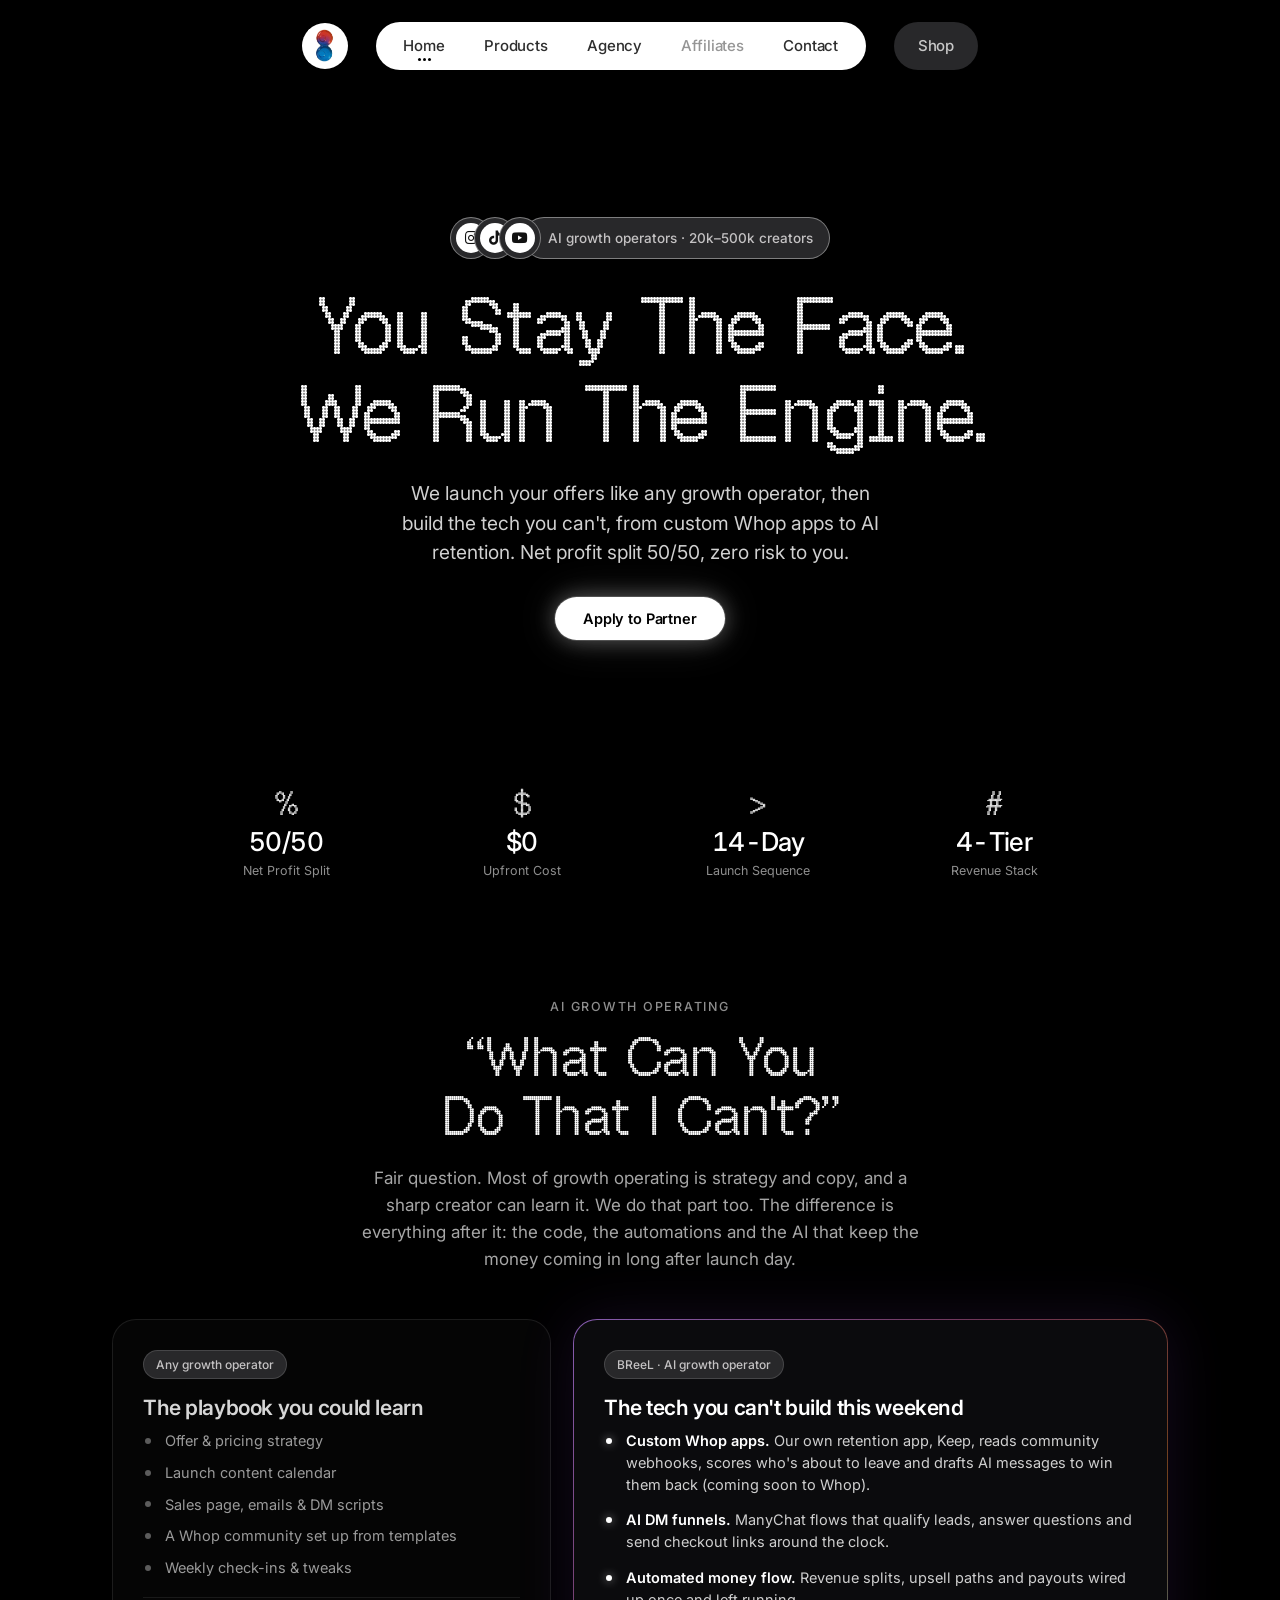
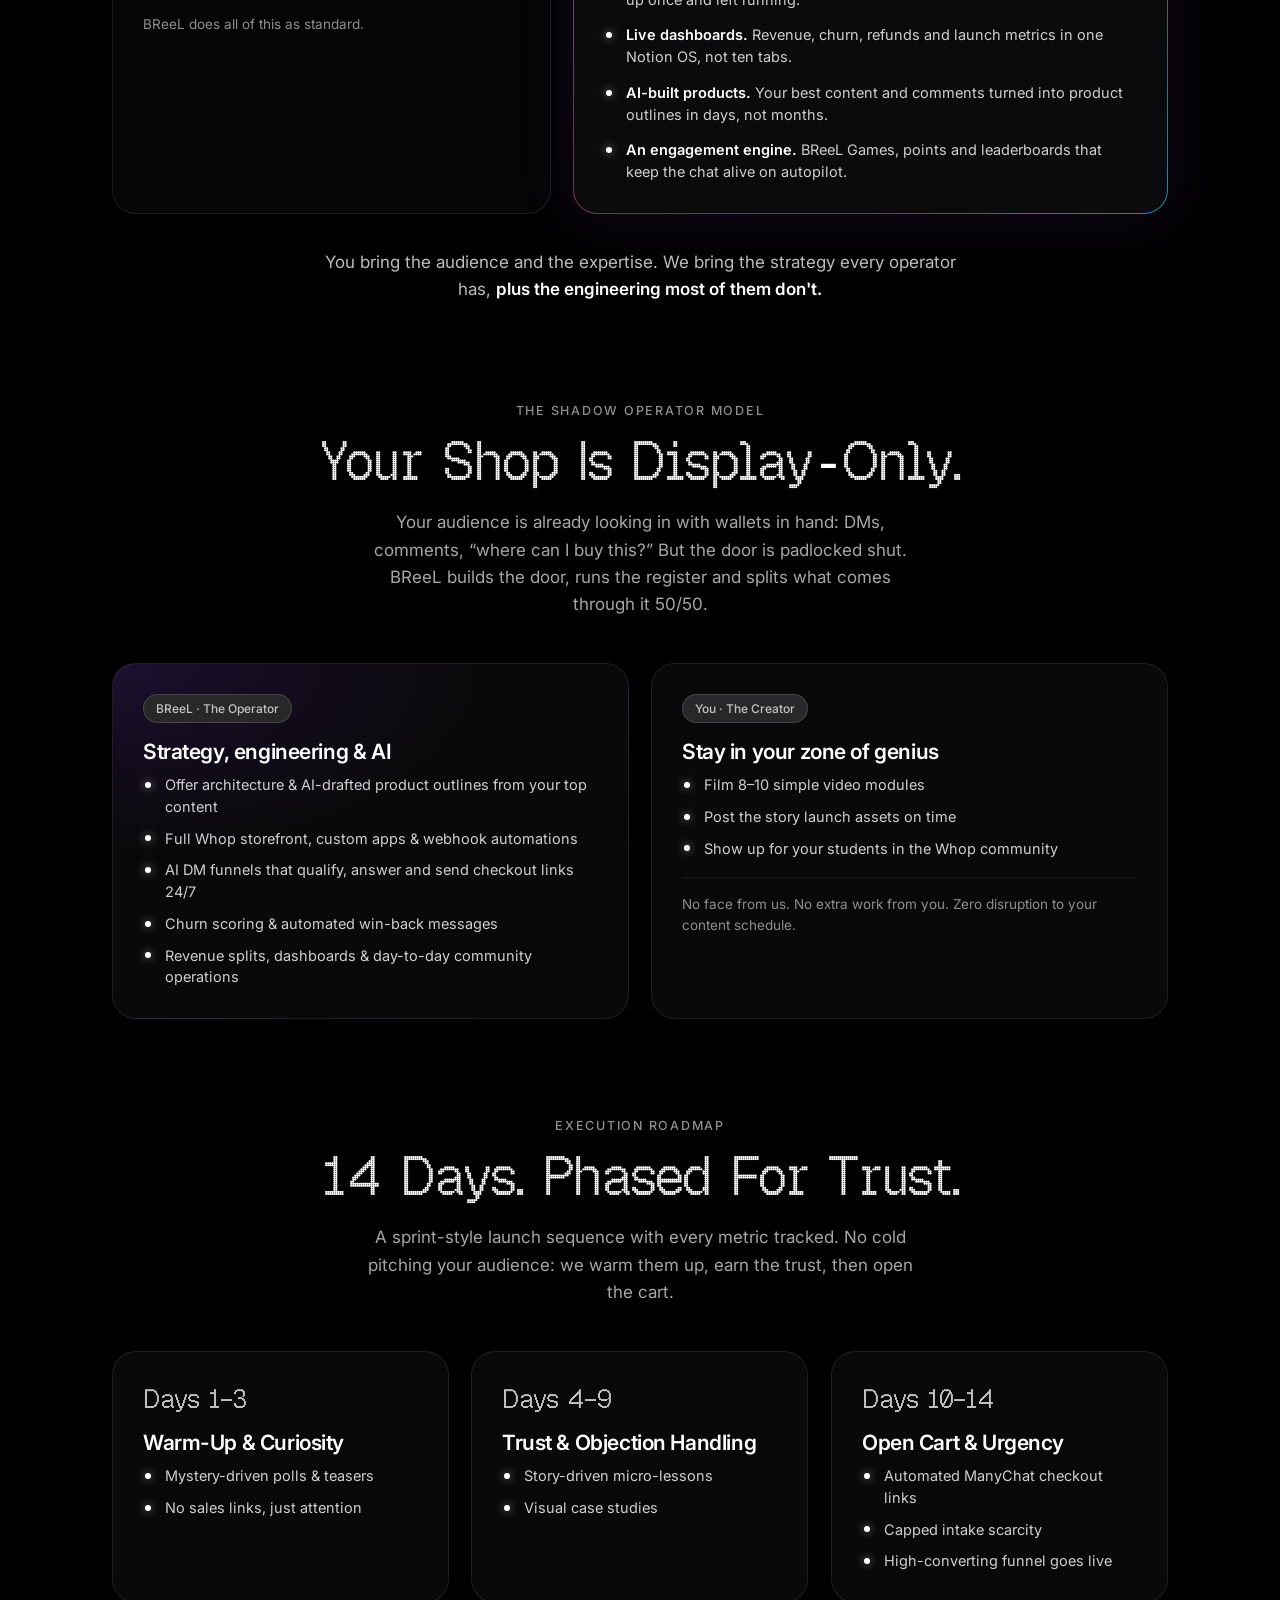
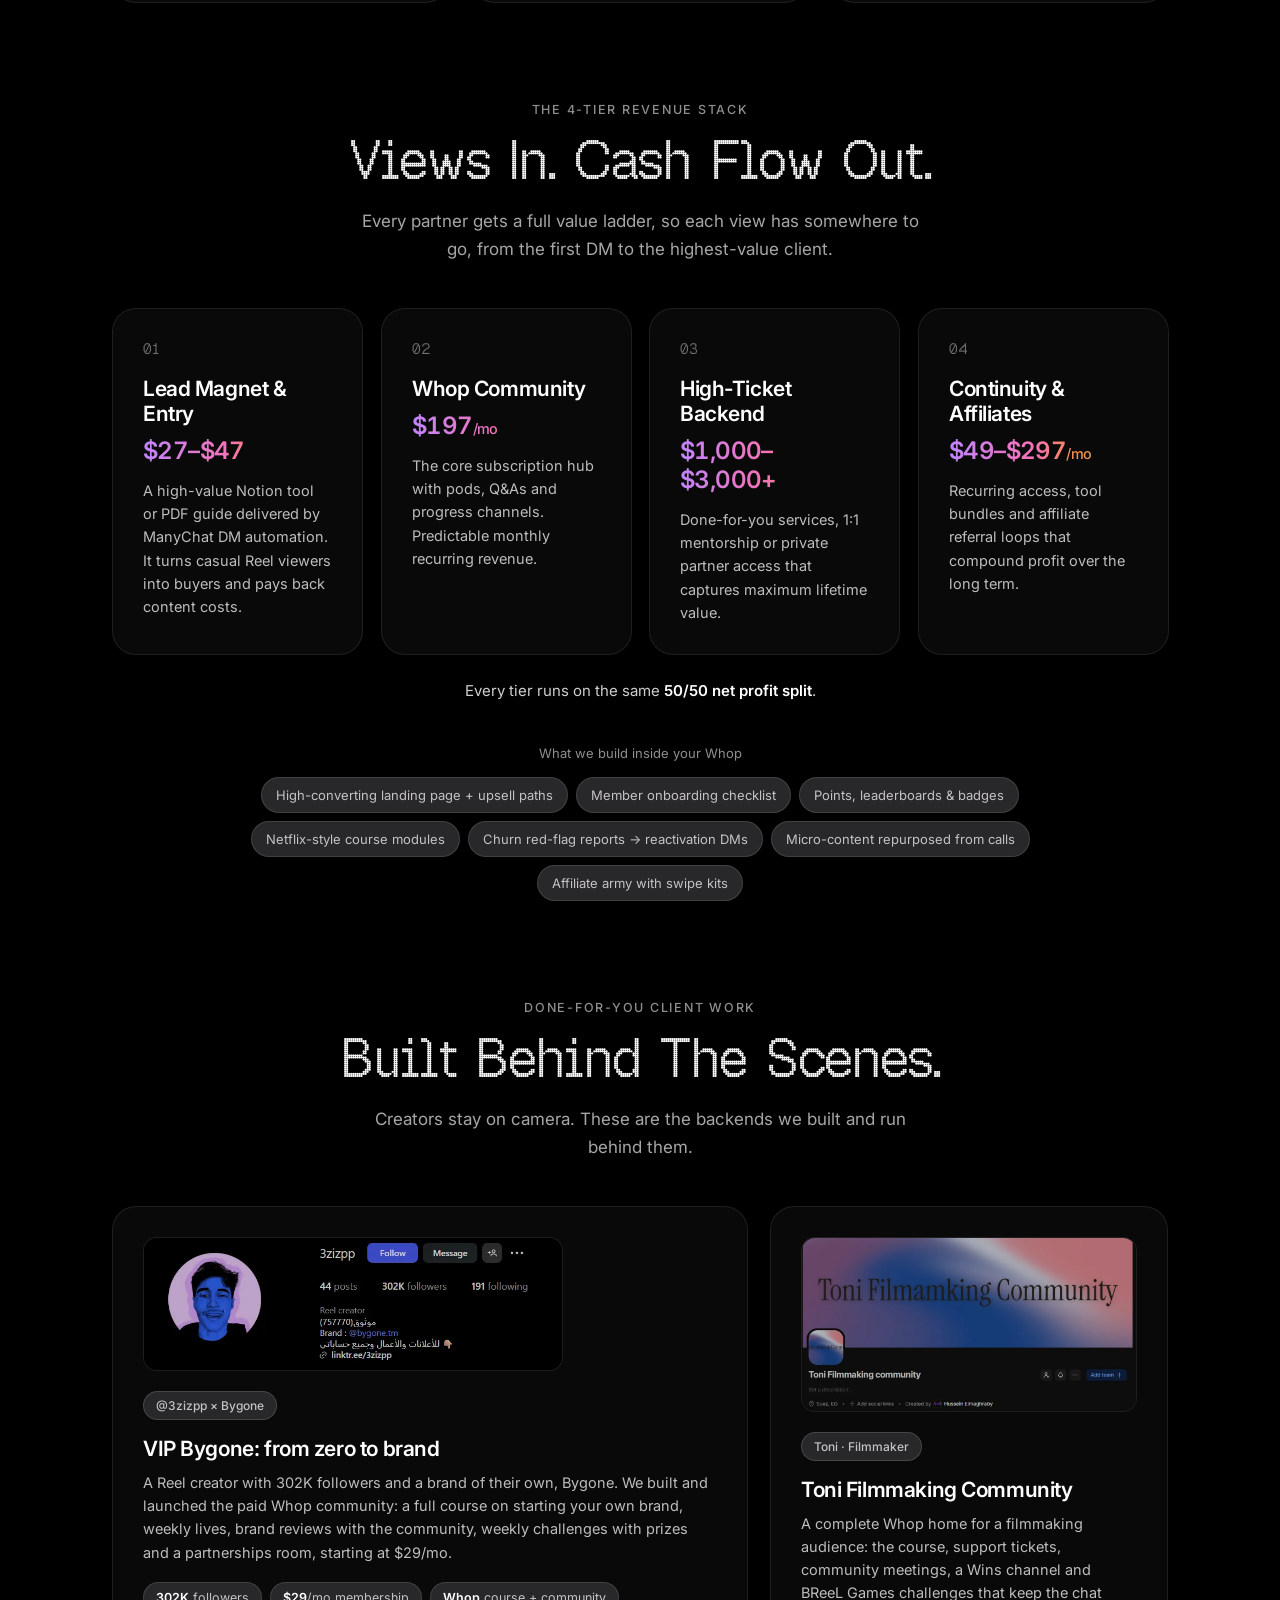
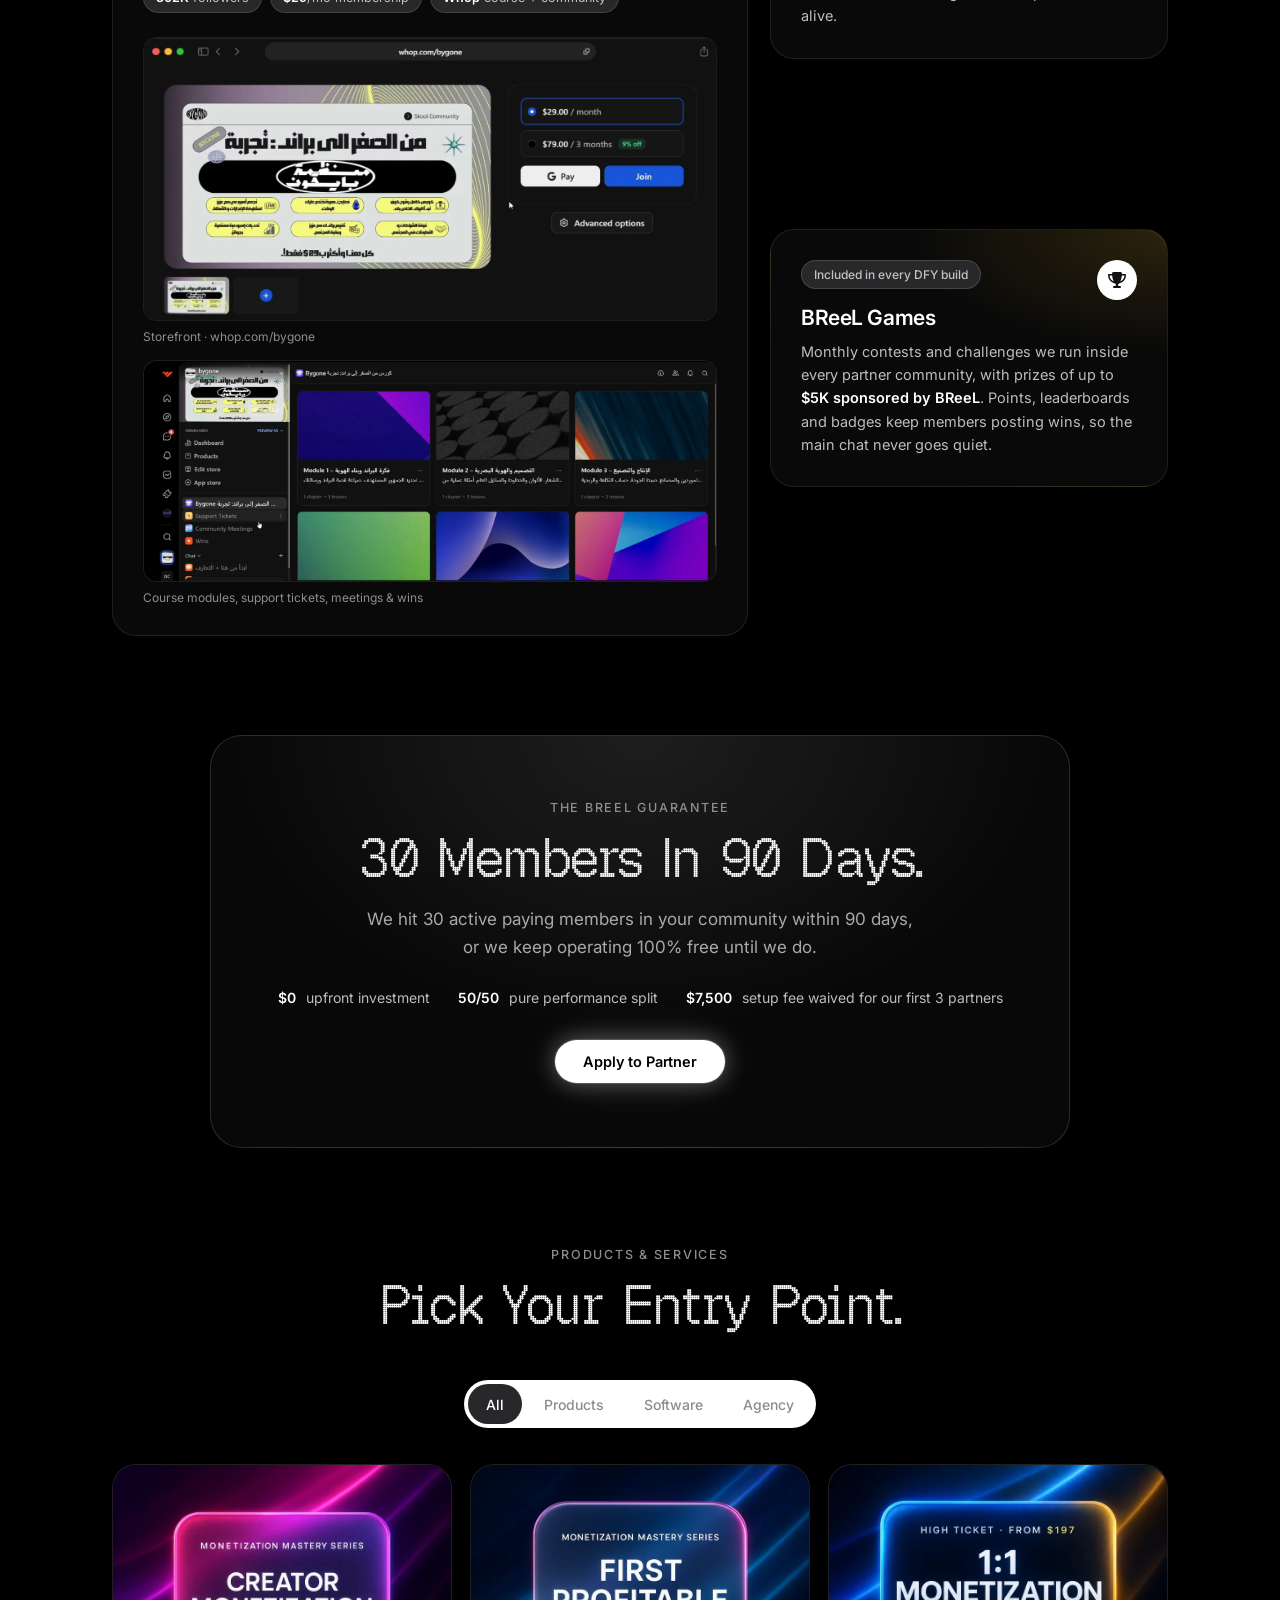
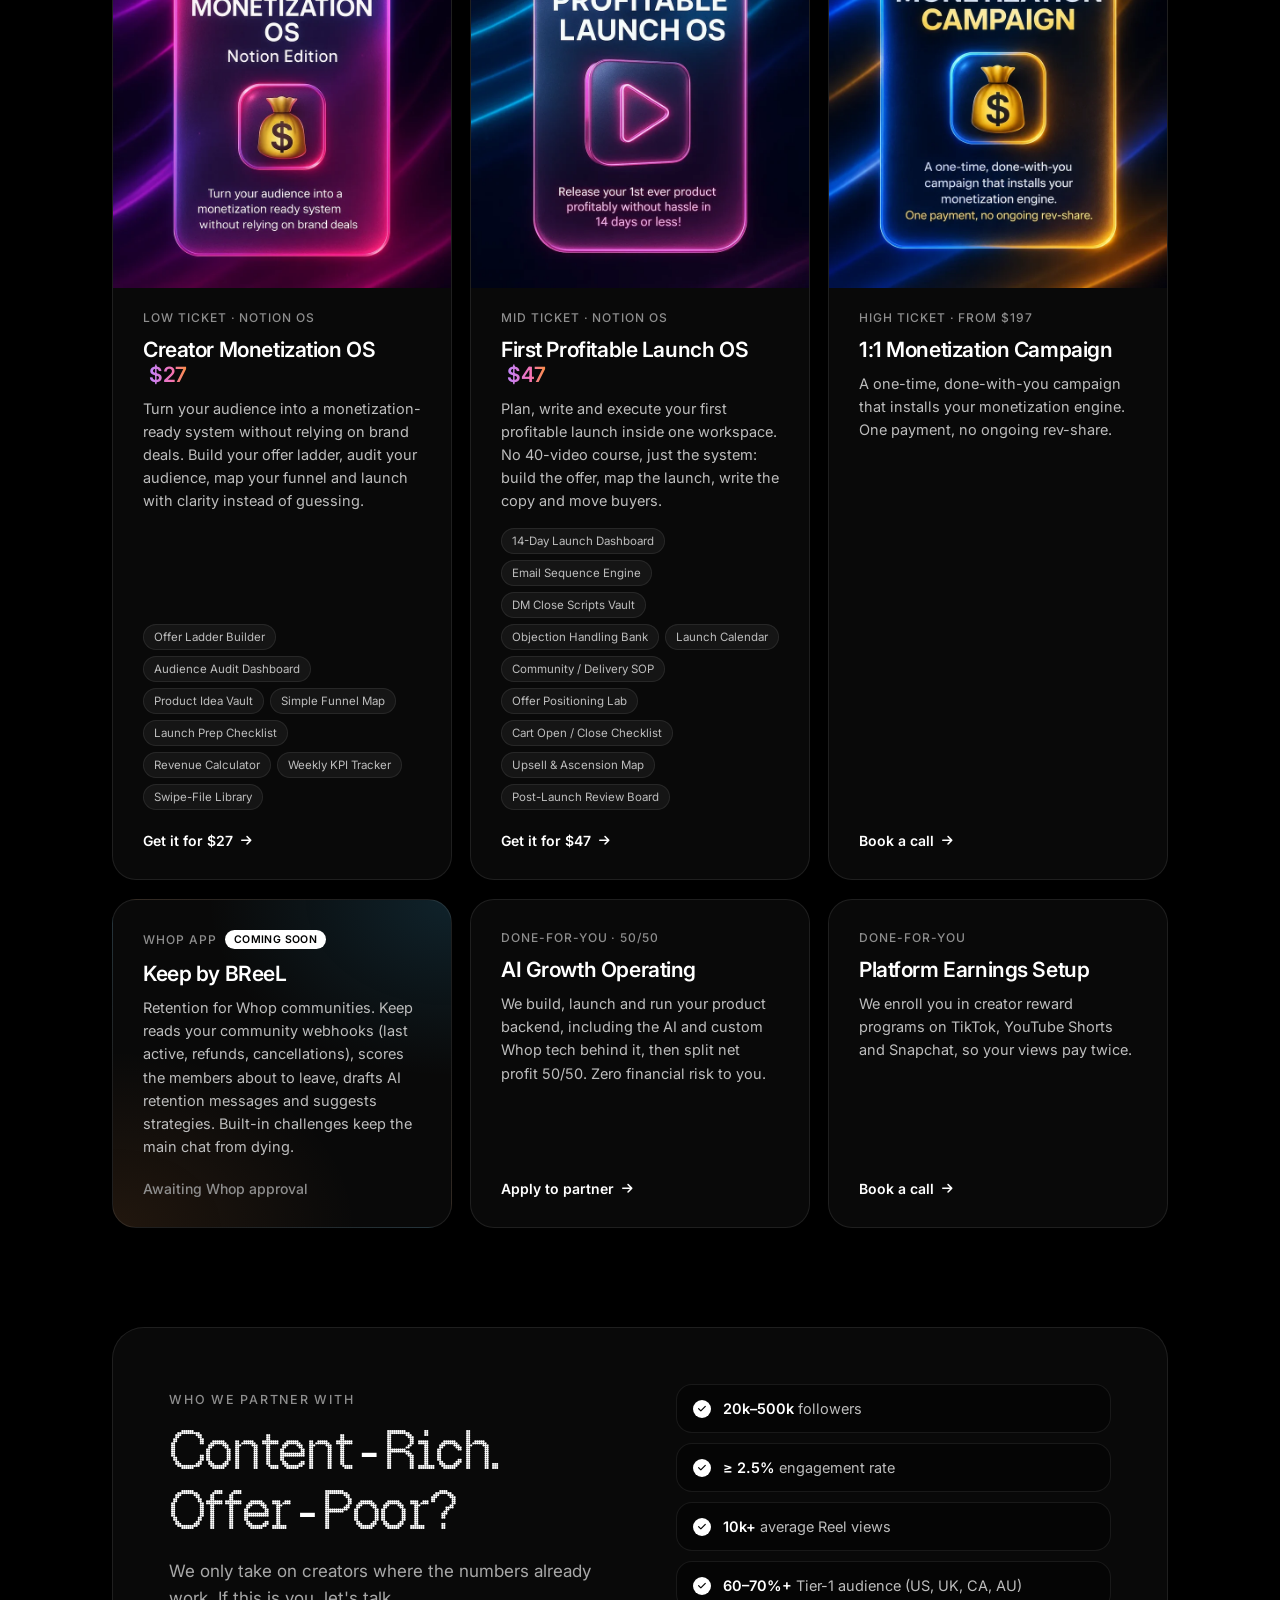
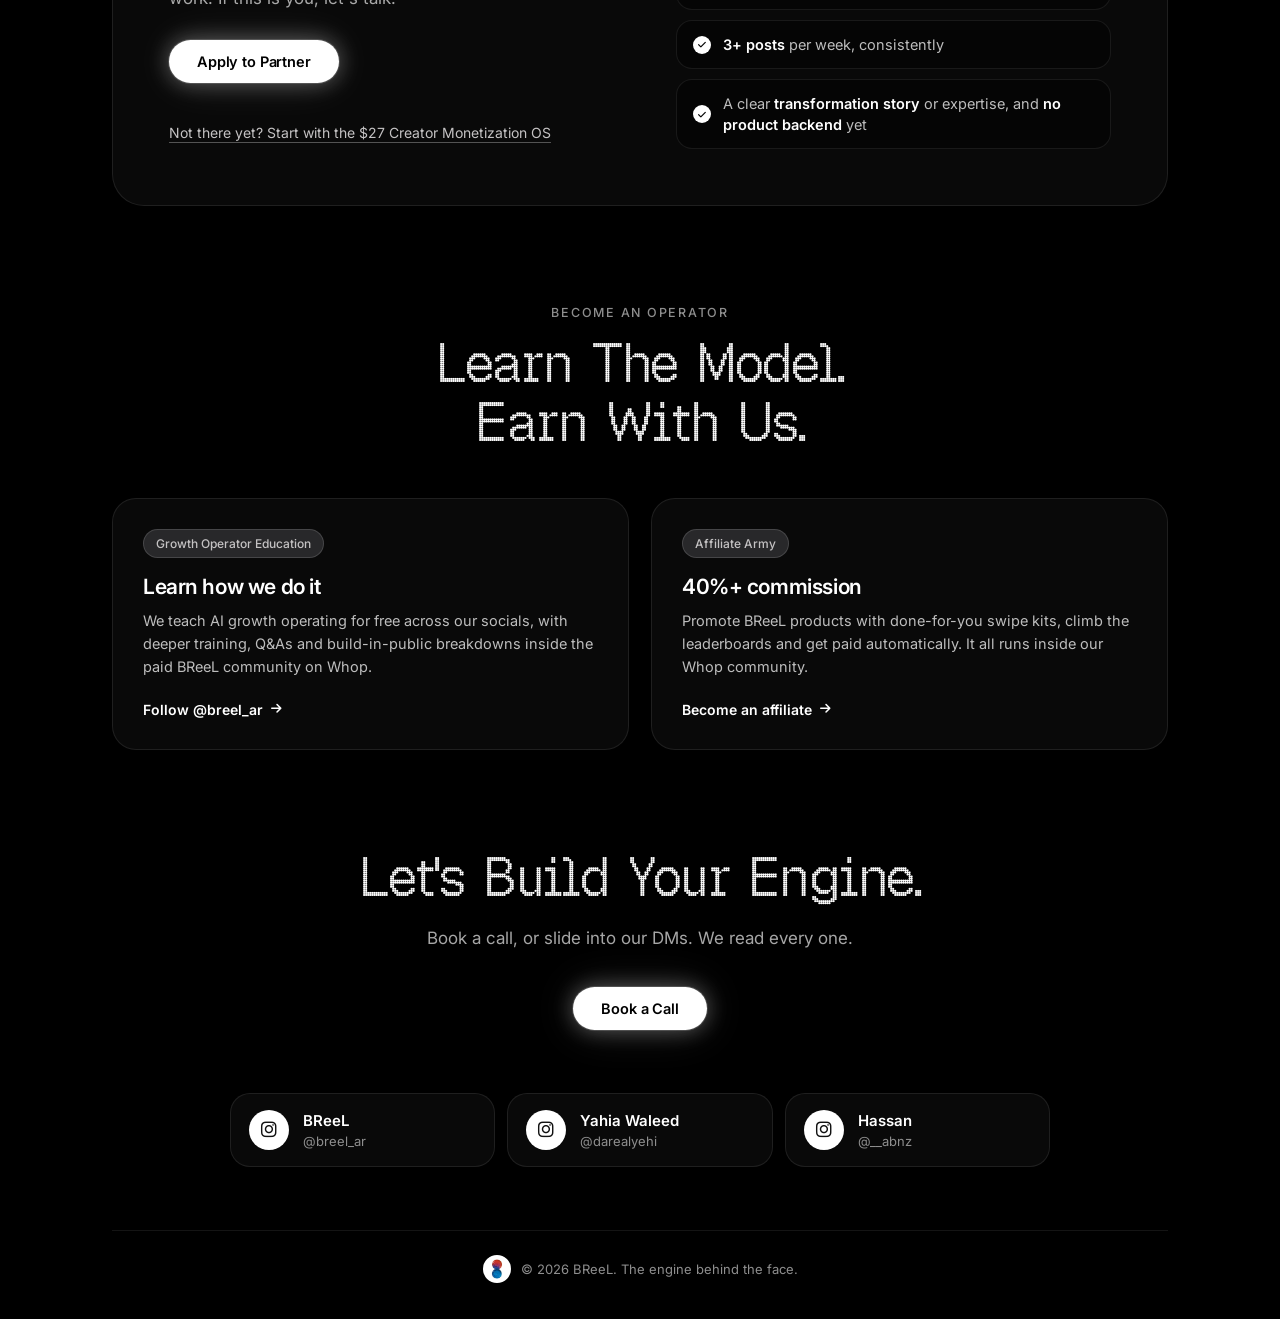
==== commit 8f93e733: "Reposition as AI growth operator; add 'What can you do that I can't?' section New comparison section" ====
--- a/index.html
+++ b/index.html
@@ -6,7 +6,7 @@
     <title>BReeL | You Stay The Face. We Run The Engine.</title>
     <meta
       name="description"
-      content="BReeL is a shadow operator agency for creators with 20k–500k followers. We build and run your digital product backend — offers, Whop, DM funnels, launches — and split net profit 50/50."
+      content="BReeL is an AI growth operator for creators with 20k–500k followers. We launch your offers like any growth operator, then build the tech you can't: custom Whop apps, AI retention and automated funnels. Net profit split 50/50."
     />
     <meta name="theme-color" content="#000000" />
     <link rel="icon" type="image/png" href="assets/favicon.png" />
@@ -17,14 +17,14 @@
     <meta property="og:title" content="BReeL | You Stay The Face. We Run The Engine." />
     <meta
       property="og:description"
-      content="Shadow operating for content-rich, offer-poor creators. We build the backend, you stay the face, we split net profit 50/50."
+      content="AI growth operating for creators. We launch your offers and build the tech behind them, from custom Whop apps to AI retention. You stay the face, we split net profit 50/50."
     />
     <meta property="og:image" content="assets/og.jpg" />
     <meta name="twitter:card" content="summary_large_image" />
     <meta name="twitter:title" content="BReeL | You Stay The Face. We Run The Engine." />
     <meta
       name="twitter:description"
-      content="Shadow operating for content-rich, offer-poor creators. Zero upfront risk, 50/50 net profit split."
+      content="AI growth operating for creators: the launch strategy plus the tech you can't build yourself. Zero upfront risk, 50/50 net profit split."
     />
     <meta name="twitter:image" content="assets/og.jpg" />
 
@@ -109,7 +109,7 @@
           <span class="trust-avatar a1"><span class="trust-inner"><i class="fa-brands fa-instagram" aria-hidden="true"></i></span></span>
           <span class="trust-avatar a2"><span class="trust-inner"><i class="fa-brands fa-tiktok" aria-hidden="true"></i></span></span>
           <span class="trust-avatar a3"><span class="trust-inner"><i class="fa-brands fa-youtube" aria-hidden="true"></i></span></span>
-          <span class="trust-pill">For creators with 20k–500k followers</span>
+          <span class="trust-pill">AI growth operators · 20k–500k creators</span>
         </div>
 
         <h1 class="headline anim">
@@ -118,8 +118,8 @@
         </h1>
 
         <p class="subhead anim" style="--d: 0.28s">
-          We build and run your entire product backend — offers, Whop, DM funnels —
-          and split net profit 50/50 with zero risk to you.
+          We launch your offers like any growth operator, then build the tech you can't,
+          from custom Whop apps to AI retention. Net profit split 50/50, zero risk to you.
         </p>
 
         <a
@@ -163,6 +163,52 @@
          Below the fold
          =================================================================== -->
 
+    <!-- Why BReeL: AI growth operating -->
+    <section class="section" id="why" data-section="agency">
+      <div class="section-head reveal">
+        <p class="eyebrow">AI Growth Operating</p>
+        <h2 class="section-title">“What Can You Do That I Can't?”</h2>
+        <p class="section-lede">
+          Fair question. Most of growth operating is strategy and copy, and a sharp creator can
+          learn it. We do that part too. The difference is everything after it: the code, the
+          automations and the AI that keep the money coming in long after launch day.
+        </p>
+      </div>
+
+      <div class="compare">
+        <article class="card compare-col compare-base reveal" style="--d: 0.05s">
+          <p class="lane-tag">Any growth operator</p>
+          <h3 class="card-title">The playbook you could learn</h3>
+          <ul class="ticks ticks-muted">
+            <li>Offer &amp; pricing strategy</li>
+            <li>Launch content calendar</li>
+            <li>Sales page, emails &amp; DM scripts</li>
+            <li>A Whop community set up from templates</li>
+            <li>Weekly check-ins &amp; tweaks</li>
+          </ul>
+          <p class="card-foot">BReeL does all of this as standard.</p>
+        </article>
+
+        <article class="card compare-col compare-ai reveal" style="--d: 0.12s">
+          <p class="lane-tag">BReeL · AI growth operator</p>
+          <h3 class="card-title">The tech you can't build this weekend</h3>
+          <ul class="ticks">
+            <li><strong>Custom Whop apps.</strong> Our own retention app, Keep, reads community webhooks, scores who's about to leave and drafts AI messages to win them back (coming soon to Whop).</li>
+            <li><strong>AI DM funnels.</strong> ManyChat flows that qualify leads, answer questions and send checkout links around the clock.</li>
+            <li><strong>Automated money flow.</strong> Revenue splits, upsell paths and payouts wired up once and left running.</li>
+            <li><strong>Live dashboards.</strong> Revenue, churn, refunds and launch metrics in one Notion OS, not ten tabs.</li>
+            <li><strong>AI-built products.</strong> Your best content and comments turned into product outlines in days, not months.</li>
+            <li><strong>An engagement engine.</strong> BReeL Games, points and leaderboards that keep the chat alive on autopilot.</li>
+          </ul>
+        </article>
+      </div>
+
+      <p class="compare-close reveal">
+        You bring the audience and the expertise. We bring the strategy every operator has,
+        <strong>plus the engineering most of them don't.</strong>
+      </p>
+    </section>
+
     <!-- The model -->
     <section class="section" id="agency" data-section="agency">
       <div class="section-head reveal">
@@ -178,13 +224,13 @@
       <div class="split">
         <article class="card lane lane-operator reveal" style="--d: 0.05s">
           <p class="lane-tag">BReeL · The Operator</p>
-          <h3 class="card-title">Everything behind the curtain</h3>
+          <h3 class="card-title">Strategy, engineering &amp; AI</h3>
           <ul class="ticks">
-            <li>Offer architecture &amp; product outlines from your top content</li>
-            <li>Full Whop storefront &amp; technical setup</li>
-            <li>Notion OS hubs &amp; automated ManyChat DM funnels</li>
-            <li>Automated revenue splits, configured on day one</li>
-            <li>Day-to-day community management &amp; campaign optimization</li>
+            <li>Offer architecture &amp; AI-drafted product outlines from your top content</li>
+            <li>Full Whop storefront, custom apps &amp; webhook automations</li>
+            <li>AI DM funnels that qualify, answer and send checkout links 24/7</li>
+            <li>Churn scoring &amp; automated win-back messages</li>
+            <li>Revenue splits, dashboards &amp; day-to-day community operations</li>
           </ul>
         </article>
 
@@ -467,8 +513,8 @@
 
         <article class="card offer reveal" data-cat="agency">
           <p class="offer-kind">Done-For-You · 50/50</p>
-          <h3 class="card-title">Shadow Operating</h3>
-          <p class="card-text">We build, launch and run your whole digital product backend, then split net profit. Zero financial risk to you.</p>
+          <h3 class="card-title">AI Growth Operating</h3>
+          <p class="card-text">We build, launch and run your product backend, including the AI and custom Whop tech behind it, then split net profit 50/50. Zero financial risk to you.</p>
           <a class="offer-link" href="https://calendly.com/yahiawaleed/" data-link="apply" data-utm="products" target="_blank" rel="noopener">Apply to partner <i class="fa-solid fa-arrow-right" aria-hidden="true"></i></a>
         </article>
 
@@ -516,7 +562,7 @@
           <p class="lane-tag">Growth Operator Education</p>
           <h3 class="card-title">Learn how we do it</h3>
           <p class="card-text">
-            We teach the shadow operator playbook for free across our socials, with deeper
+            We teach AI growth operating for free across our socials, with deeper
             training, Q&amp;As and build-in-public breakdowns inside the paid BReeL community on Whop.
           </p>
           <a class="offer-link" href="https://www.instagram.com/breel_ar/" data-link="igBreel" target="_blank" rel="noopener">Follow @breel_ar <i class="fa-solid fa-arrow-right" aria-hidden="true"></i></a>
--- a/styles.css
+++ b/styles.css
@@ -848,6 +848,66 @@
     rgba(255, 255, 255, 0.035);
 }
 
+/* "What can you do that I can't?" comparison */
+.compare {
+  display: grid;
+  grid-template-columns: 0.85fr 1.15fr;
+  gap: clamp(14px, 2vw, 22px);
+  align-items: stretch;
+}
+
+.compare-base {
+  background: rgba(255, 255, 255, 0.02);
+}
+
+.compare-base .card-title {
+  color: #d6d6d6;
+}
+
+.ticks-muted li {
+  color: #9a9a9a;
+}
+
+.ticks-muted li::before {
+  background: rgba(255, 255, 255, 0.35);
+  box-shadow: none;
+}
+
+.compare-ai {
+  border-color: transparent;
+  background:
+    linear-gradient(#0b0b0d, #0b0b0d) padding-box,
+    linear-gradient(135deg, rgba(192, 132, 252, 0.7), rgba(244, 114, 182, 0.45) 40%, rgba(251, 146, 60, 0.45) 70%, rgba(56, 189, 248, 0.7)) border-box;
+  box-shadow: 0 0 60px rgba(168, 85, 247, 0.12);
+}
+
+.compare-ai:hover {
+  border-color: transparent;
+}
+
+.compare-ai .ticks {
+  gap: 14px;
+}
+
+.compare-ai .ticks strong {
+  color: #fff;
+  font-weight: 600;
+}
+
+.compare-close {
+  max-width: 640px;
+  margin: clamp(26px, 4vh, 40px) auto 0;
+  text-align: center;
+  font-size: clamp(15px, 1.5vw, 17px);
+  line-height: 1.6;
+  color: #bdbdbd;
+}
+
+.compare-close strong {
+  color: #fff;
+  font-weight: 600;
+}
+
 /* 14-day phases */
 .phases {
   margin: 0;
@@ -1762,6 +1822,7 @@
   }
 
   .split,
+  .compare,
   .phases,
   .offers,
   .work,
@@ -1794,7 +1855,8 @@
     grid-template-columns: repeat(2, 1fr);
   }
 
-  .calc {
+  .calc,
+  .compare {
     grid-template-columns: 1fr;
   }
 
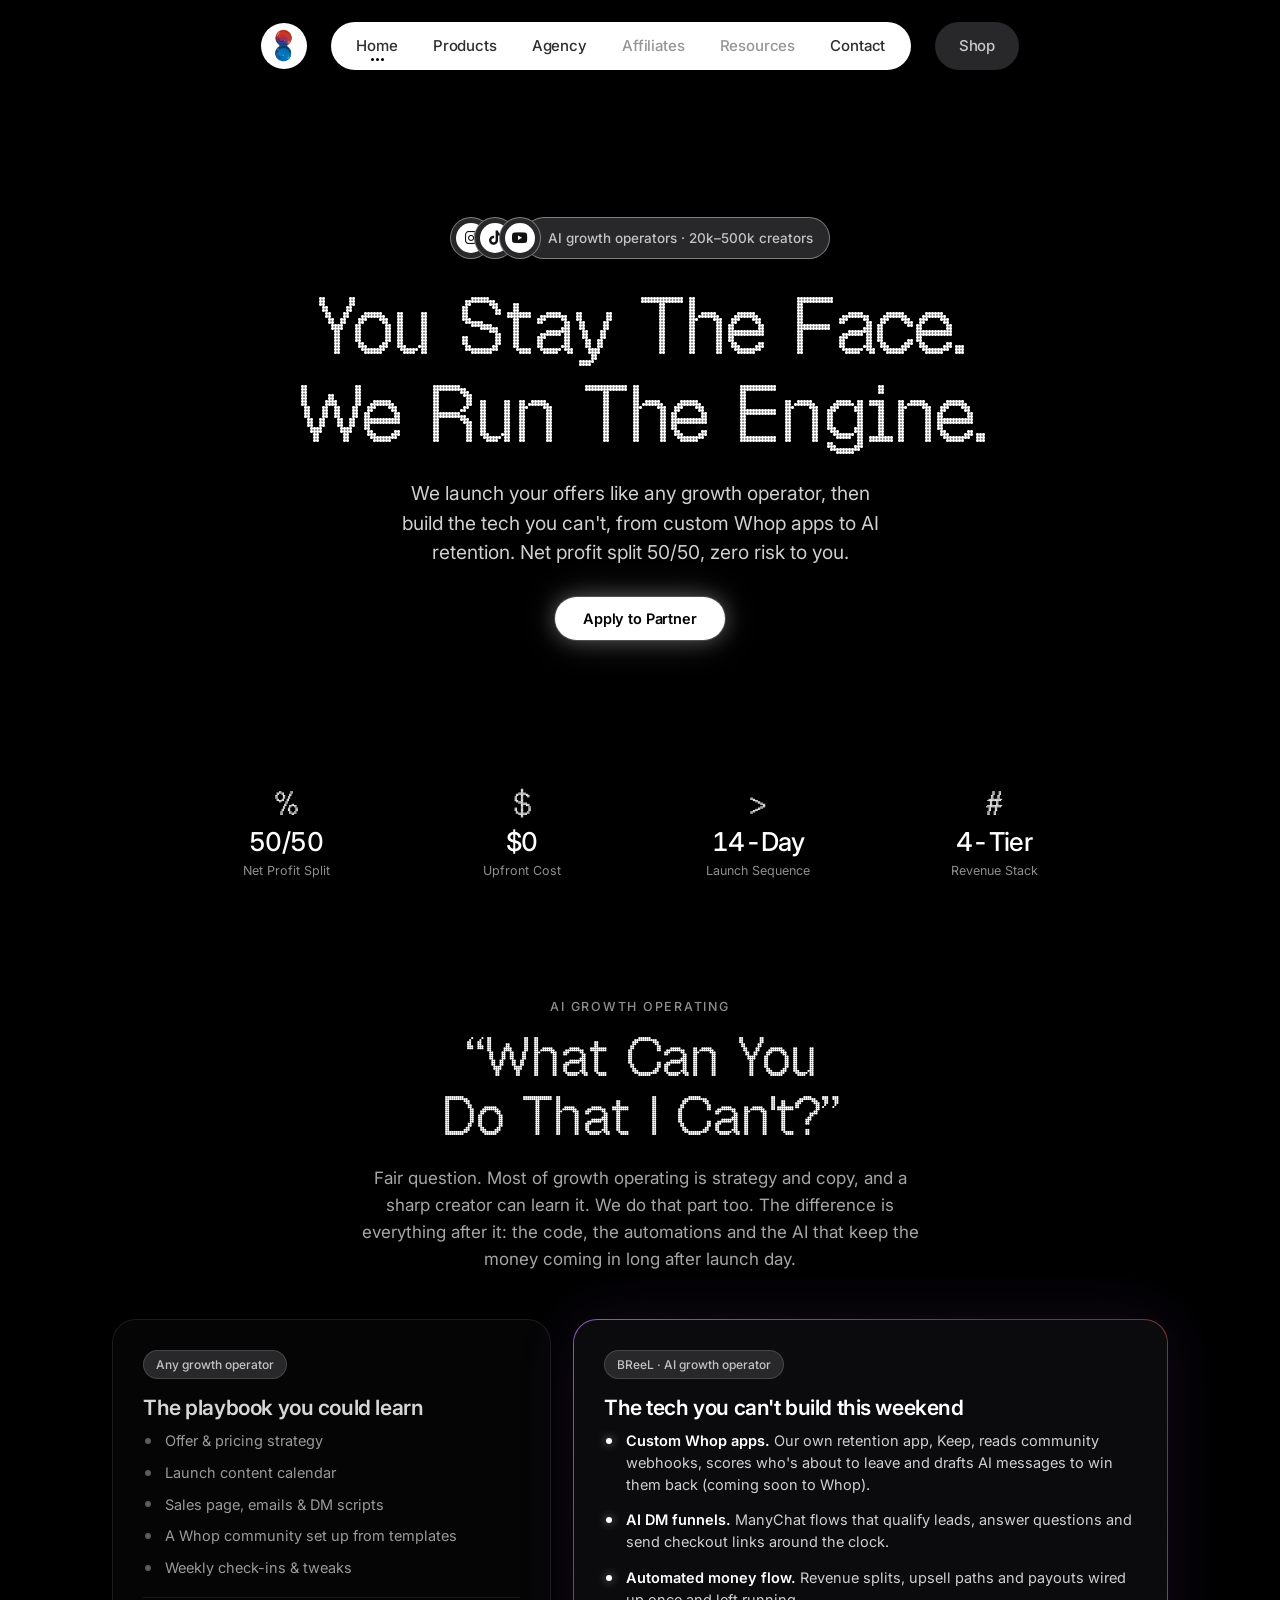
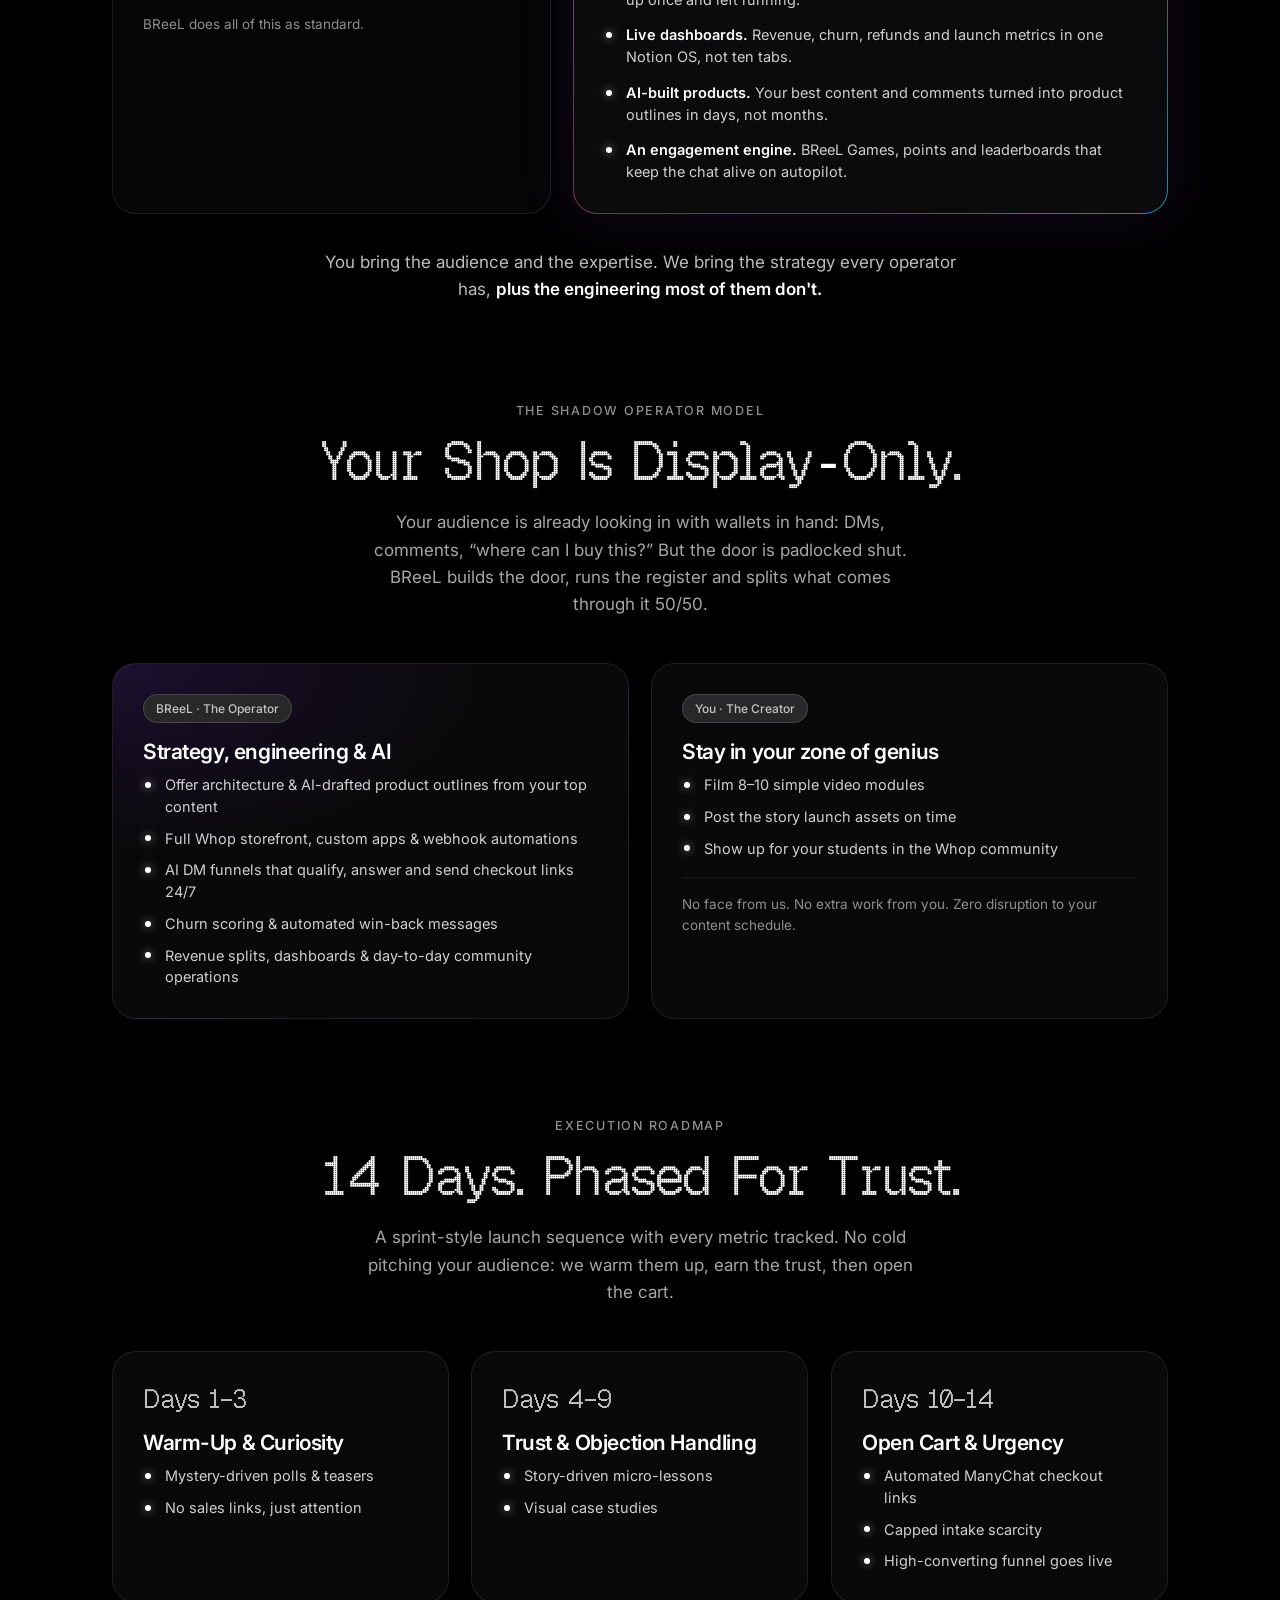
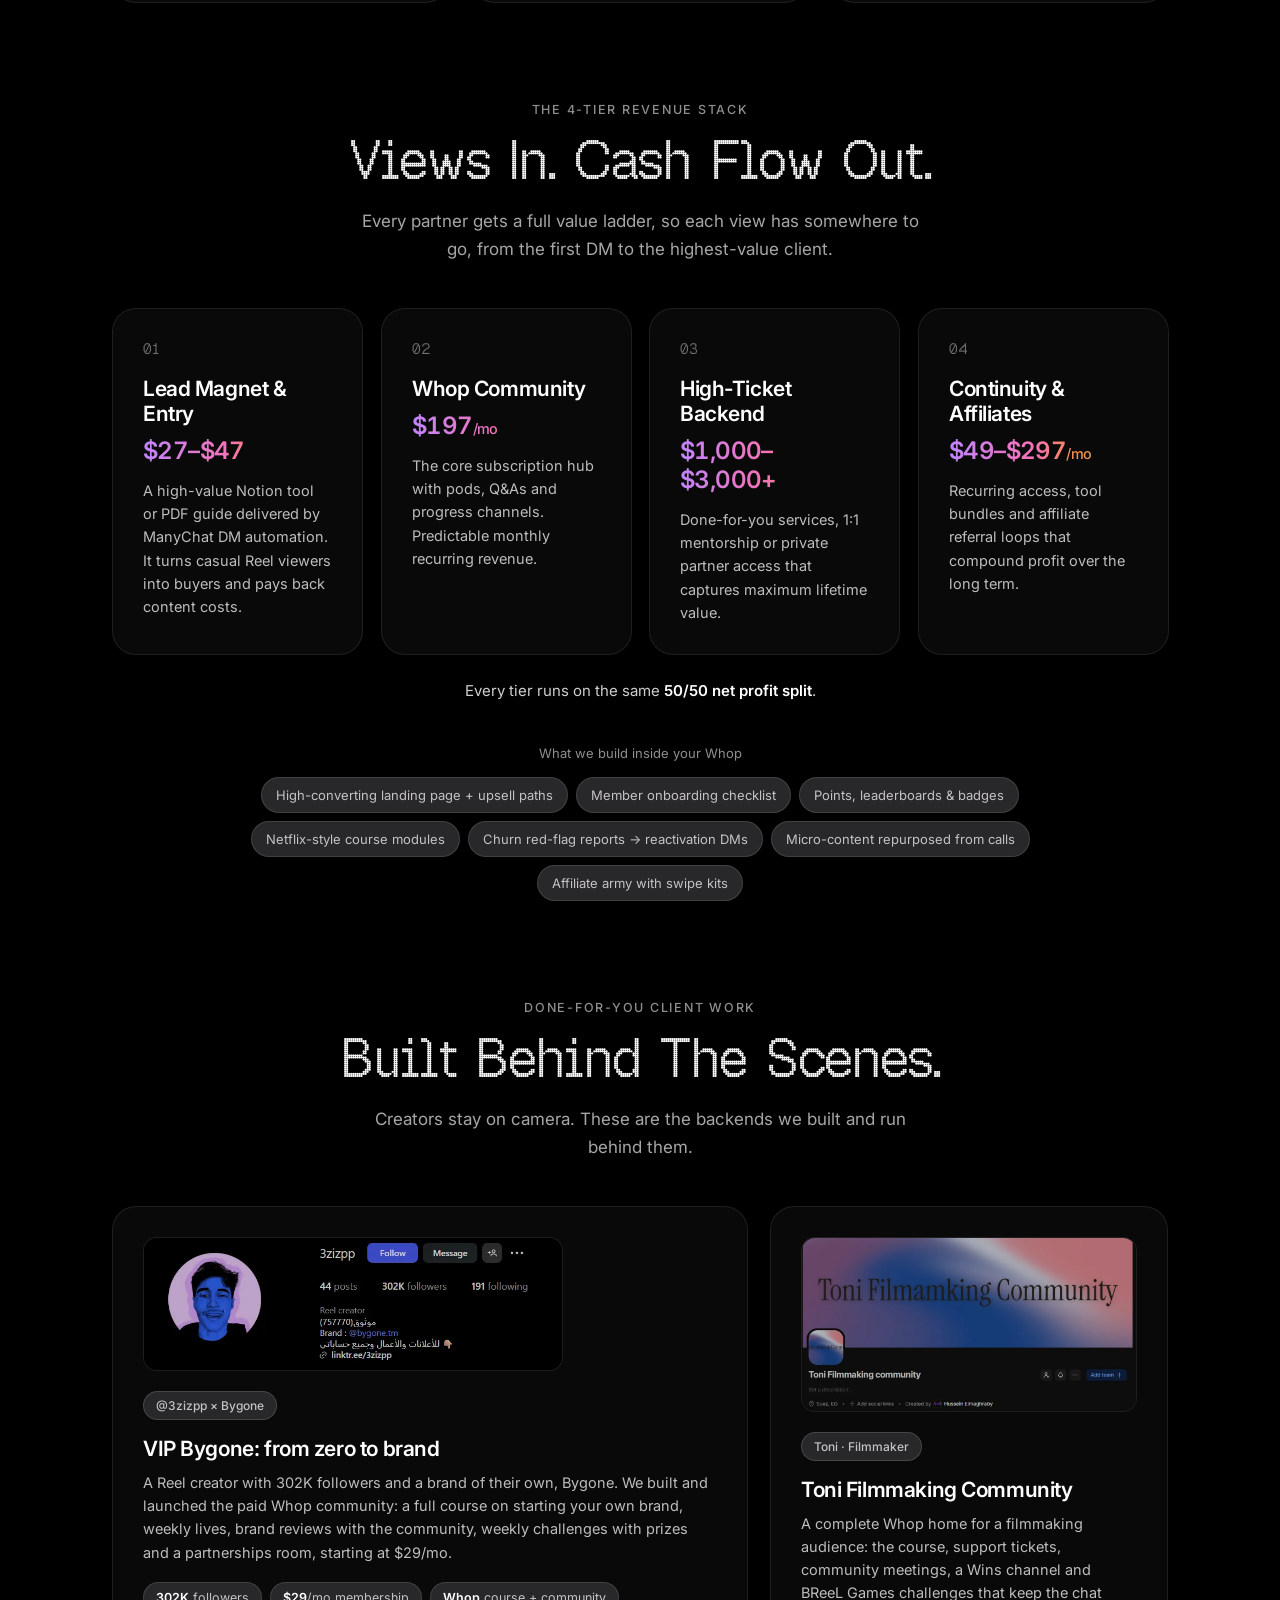
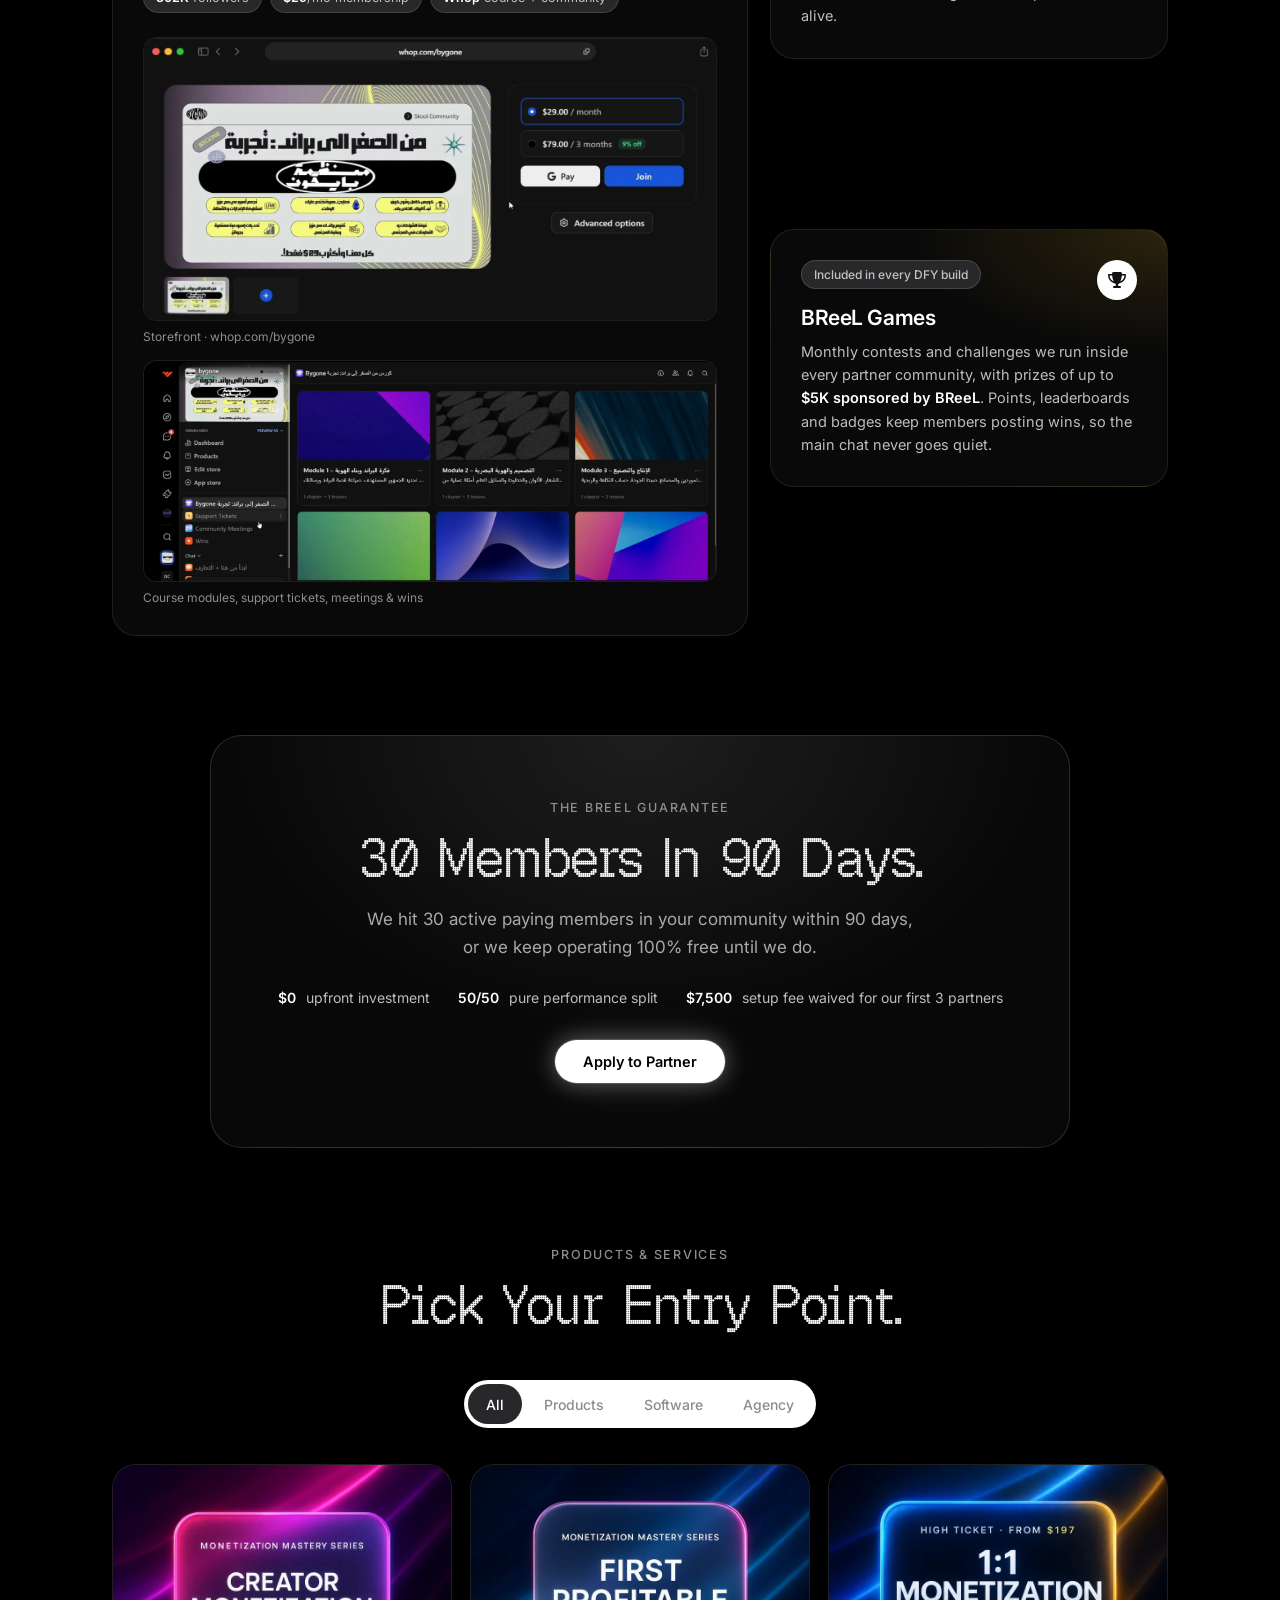
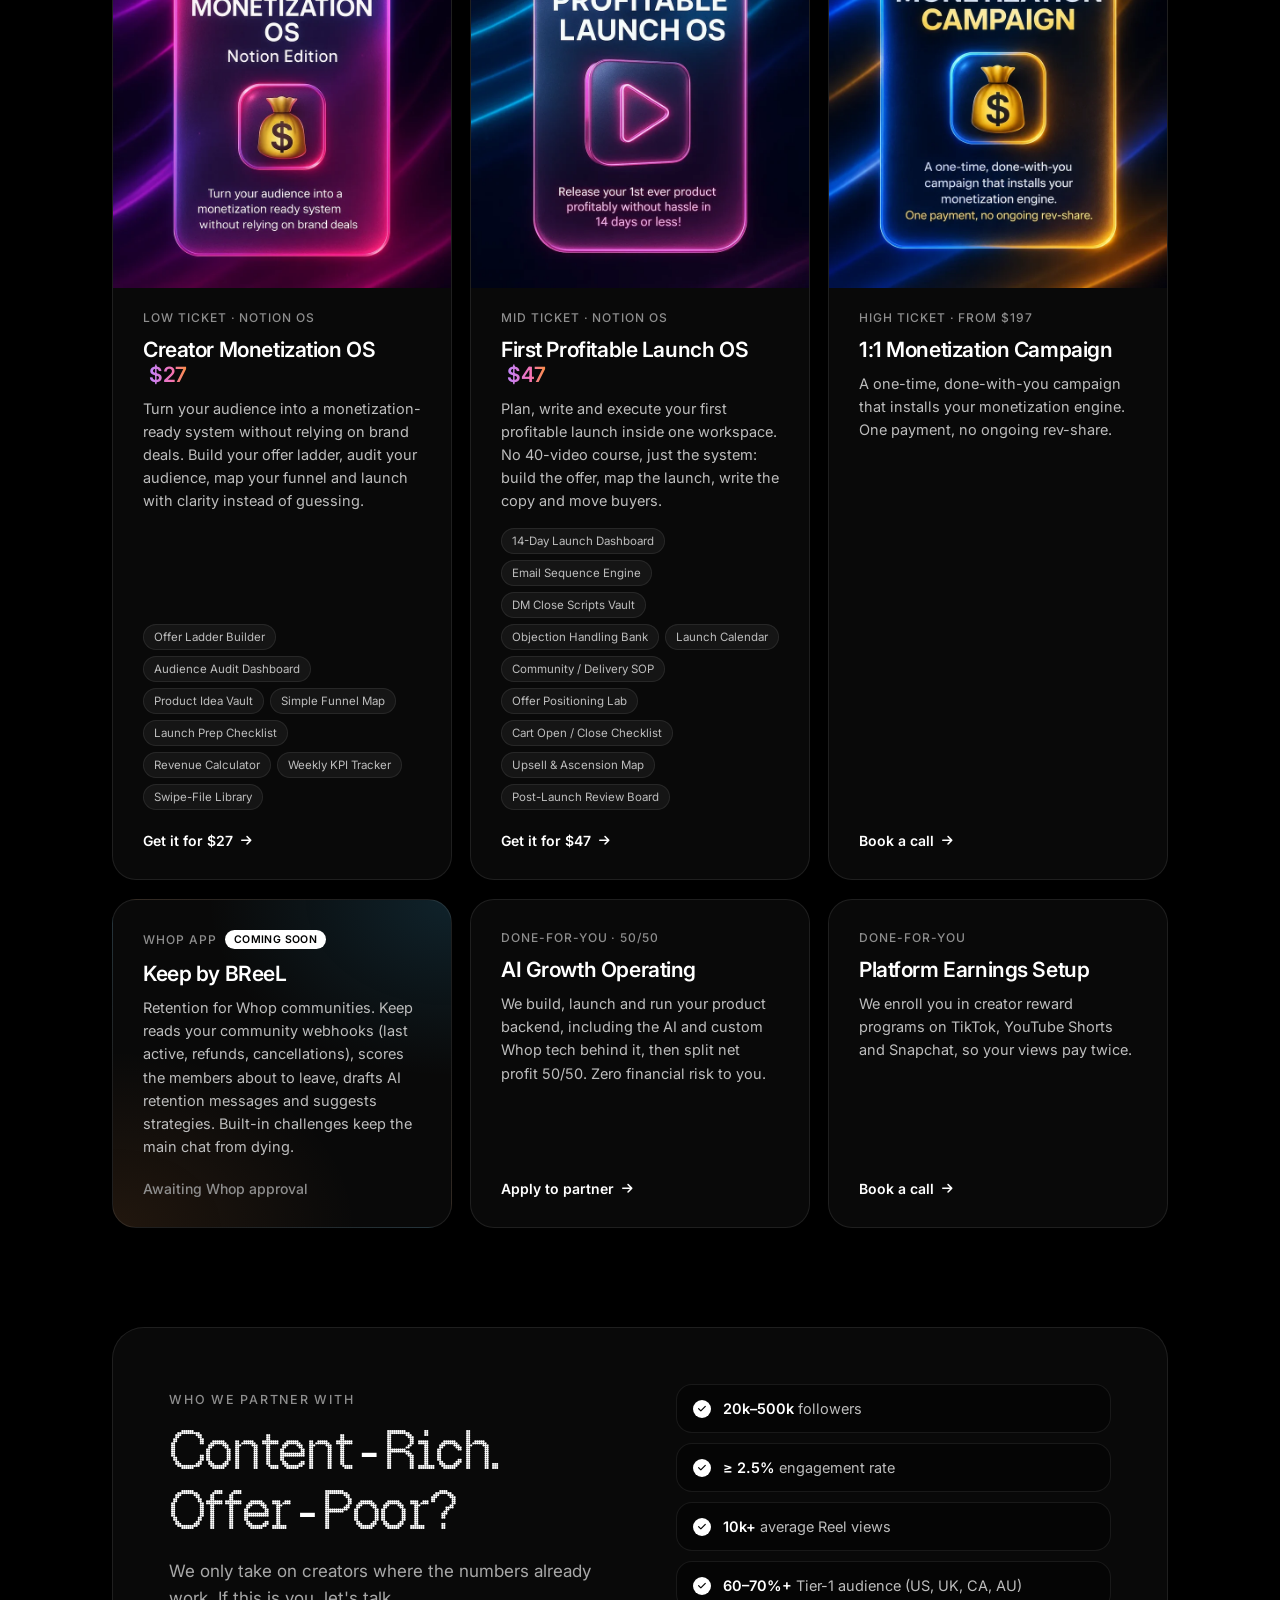
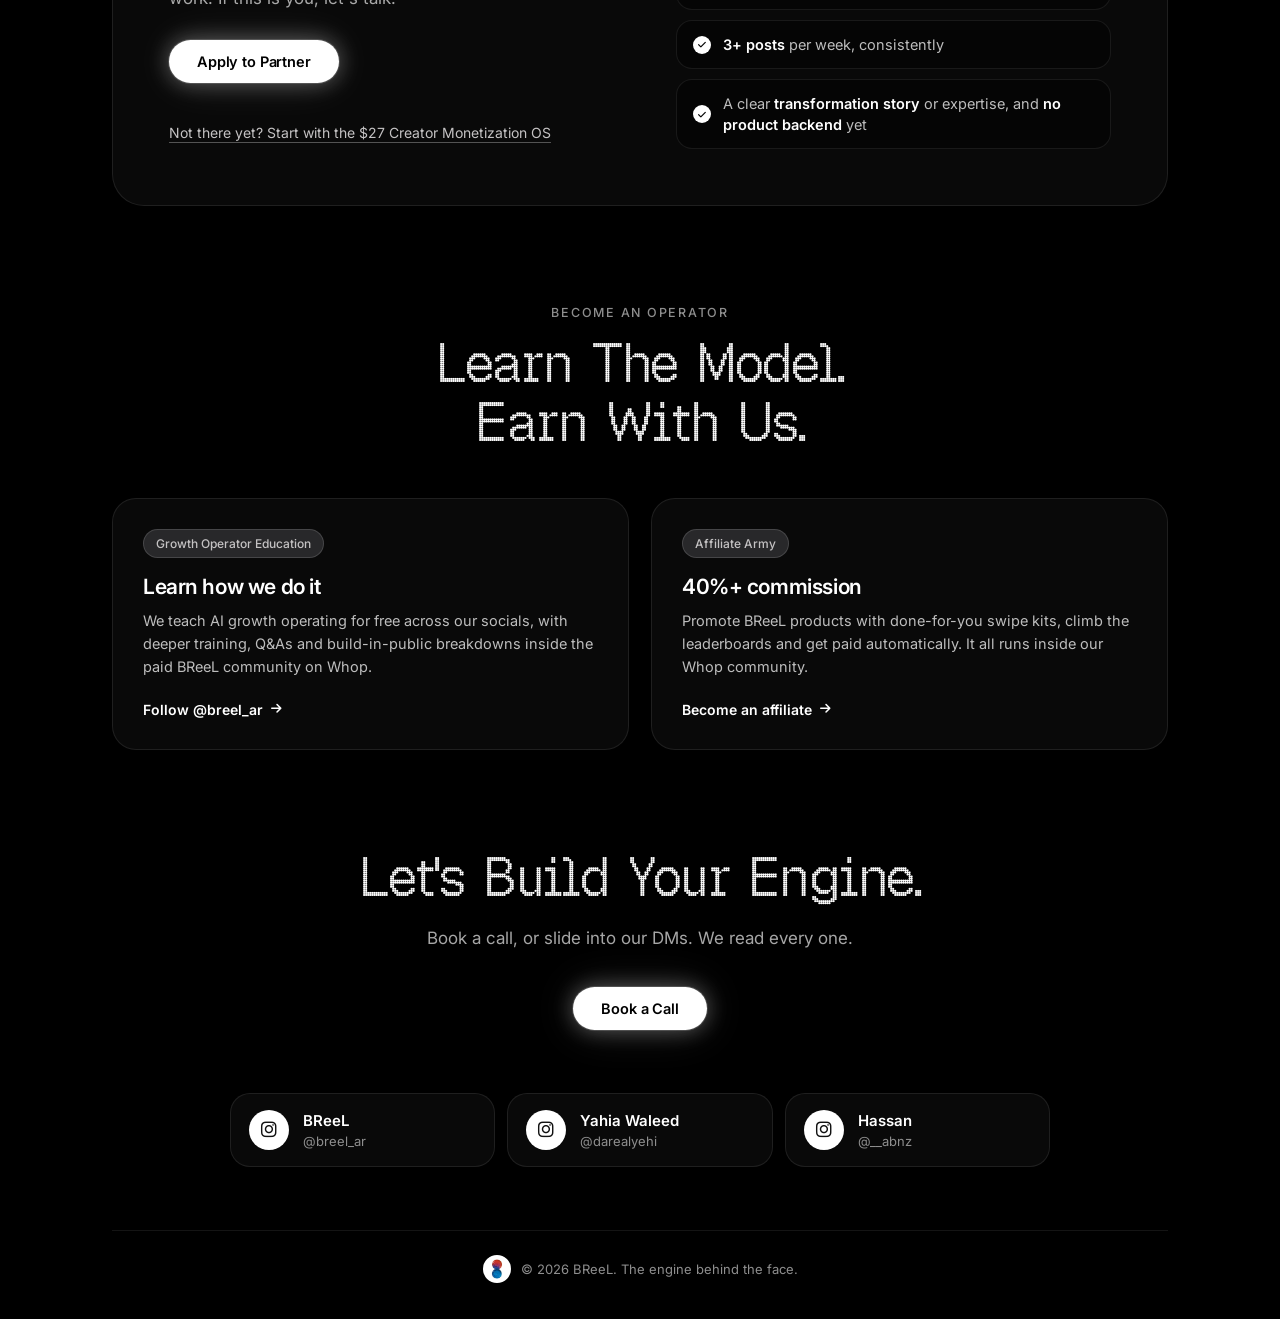
==== commit b9add8ba: "Add Resources page: Whop Business OS Calculator + Keep (coming soon) New resources.html with the fre" ====
--- a/index.html
+++ b/index.html
@@ -70,6 +70,7 @@
           <a class="nav-link" href="#products" data-nav="products">Products</a>
           <a class="nav-link" href="#agency" data-nav="agency">Agency</a>
           <a class="nav-link" href="affiliate.html" data-nav="affiliates">Affiliates</a>
+          <a class="nav-link" href="resources.html" data-nav="resources">Resources</a>
           <a class="nav-link" href="#contact" data-nav="contact">Contact</a>
         </nav>
 
@@ -95,8 +96,9 @@
         <a class="m-link" href="#products" data-nav="products" style="--i: 1">Products</a>
         <a class="m-link" href="#agency" data-nav="agency" style="--i: 2">Agency</a>
         <a class="m-link" href="affiliate.html" data-nav="affiliates" style="--i: 3">Affiliates</a>
-        <a class="m-link" href="#contact" data-nav="contact" style="--i: 4">Contact</a>
-        <a class="m-sign-in" href="#products" style="--i: 5">Shop</a>
+        <a class="m-link" href="resources.html" data-nav="resources" style="--i: 4">Resources</a>
+        <a class="m-link" href="#contact" data-nav="contact" style="--i: 5">Contact</a>
+        <a class="m-sign-in" href="#products" style="--i: 6">Shop</a>
       </nav>
     </div>
 
--- a/styles.css
+++ b/styles.css
@@ -172,9 +172,9 @@
   display: flex;
   align-items: center;
   justify-content: center;
-  gap: clamp(18px, 2.8vw, 28px);
+  gap: clamp(14px, 2.2vw, 24px);
   width: 100%;
-  max-width: 720px;
+  max-width: 840px;
   animation: slideDown 0.7s var(--ease-out) both;
 }
 
@@ -208,7 +208,7 @@
   align-items: center;
   justify-content: space-around;
   height: clamp(44px, 5.2vw, 48px);
-  max-width: 490px;
+  max-width: 580px;
   padding: 4px 8px;
   border-radius: 999px;
   background: #fff;
@@ -1182,6 +1182,83 @@
   white-space: nowrap;
 }
 
+/* Resources page */
+.offers-2 {
+  grid-template-columns: repeat(2, 1fr);
+  max-width: 880px;
+  margin: 0 auto;
+}
+
+/* wide cards → landscape covers so they don't tower over the copy */
+.offers-2 .cover {
+  aspect-ratio: 16 / 10;
+}
+
+.offers-2 .cover::before {
+  inset: 18px 26%;
+}
+
+.cover-calc {
+  background:
+    radial-gradient(90% 70% at 100% 0%, rgba(37, 99, 235, 0.55), transparent 60%),
+    radial-gradient(80% 60% at 0% 100%, rgba(245, 158, 11, 0.4), transparent 60%),
+    #050a1f;
+}
+
+.cover-calc::before {
+  border-color: rgba(253, 224, 71, 0.55);
+  box-shadow: 0 0 24px rgba(59, 130, 246, 0.35), inset 0 0 24px rgba(245, 158, 11, 0.12);
+}
+
+.cover-calc .cover-sub,
+.cover-calc .cover-icon {
+  color: #fcd34d;
+}
+
+.cover-calc .cover-icon {
+  border-color: rgba(253, 224, 71, 0.8);
+  box-shadow: 0 0 14px rgba(245, 158, 11, 0.45);
+}
+
+.cover-keep {
+  background:
+    radial-gradient(90% 70% at 100% 0%, rgba(20, 184, 166, 0.45), transparent 60%),
+    radial-gradient(80% 60% at 0% 100%, rgba(147, 51, 234, 0.4), transparent 60%),
+    #06121a;
+}
+
+.cover-keep::before {
+  border-color: rgba(94, 234, 212, 0.55);
+  box-shadow: 0 0 24px rgba(20, 184, 166, 0.3), inset 0 0 24px rgba(20, 184, 166, 0.12);
+}
+
+.cover-keep .cover-sub,
+.cover-keep .cover-icon {
+  color: #5eead4;
+}
+
+.cover-keep .cover-icon {
+  border-color: rgba(94, 234, 212, 0.8);
+  box-shadow: 0 0 14px rgba(20, 184, 166, 0.45);
+}
+
+.inline-link {
+  color: #fff;
+  text-decoration: underline;
+  text-underline-offset: 4px;
+  text-decoration-color: rgba(255, 255, 255, 0.35);
+}
+
+.inline-link:hover {
+  text-decoration-color: #fff;
+}
+
+.calc-note-center {
+  max-width: 640px;
+  margin: clamp(22px, 3vh, 30px) auto 0;
+  text-align: center;
+}
+
 /* CSS glass cover — only for offers without cover art yet (e.g. community memberships) */
 .cover {
   position: relative;
@@ -1822,6 +1899,7 @@
   }
 
   .split,
+  .offers-2,
   .compare,
   .phases,
   .offers,
@@ -1845,6 +1923,18 @@
   .tab {
     padding: 0 14px;
     font-size: 13.5px;
+  }
+}
+
+@media (min-width: 721px) and (max-width: 940px) {
+  .nav-link {
+    padding: 0 5px;
+    font-size: 13px;
+  }
+
+  .sign-in {
+    padding: 0 14px;
+    font-size: 13px;
   }
 }
 
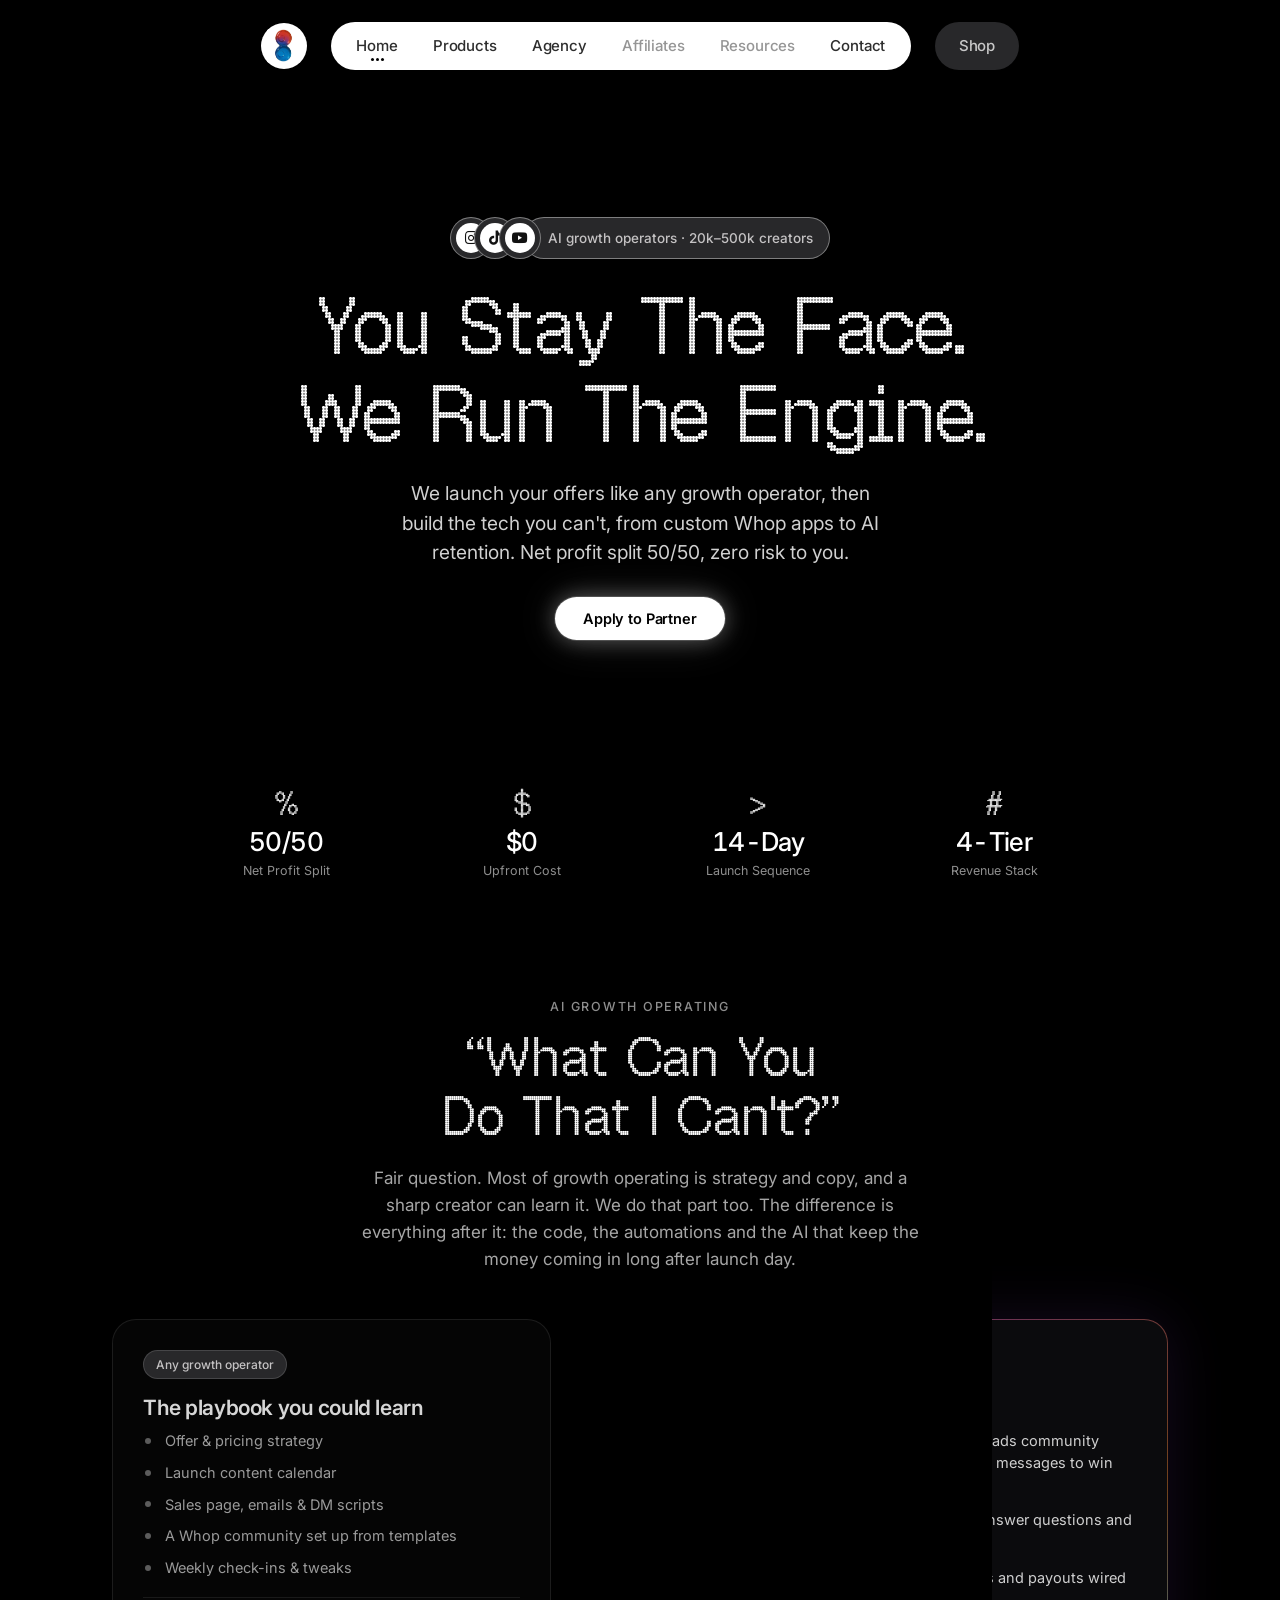
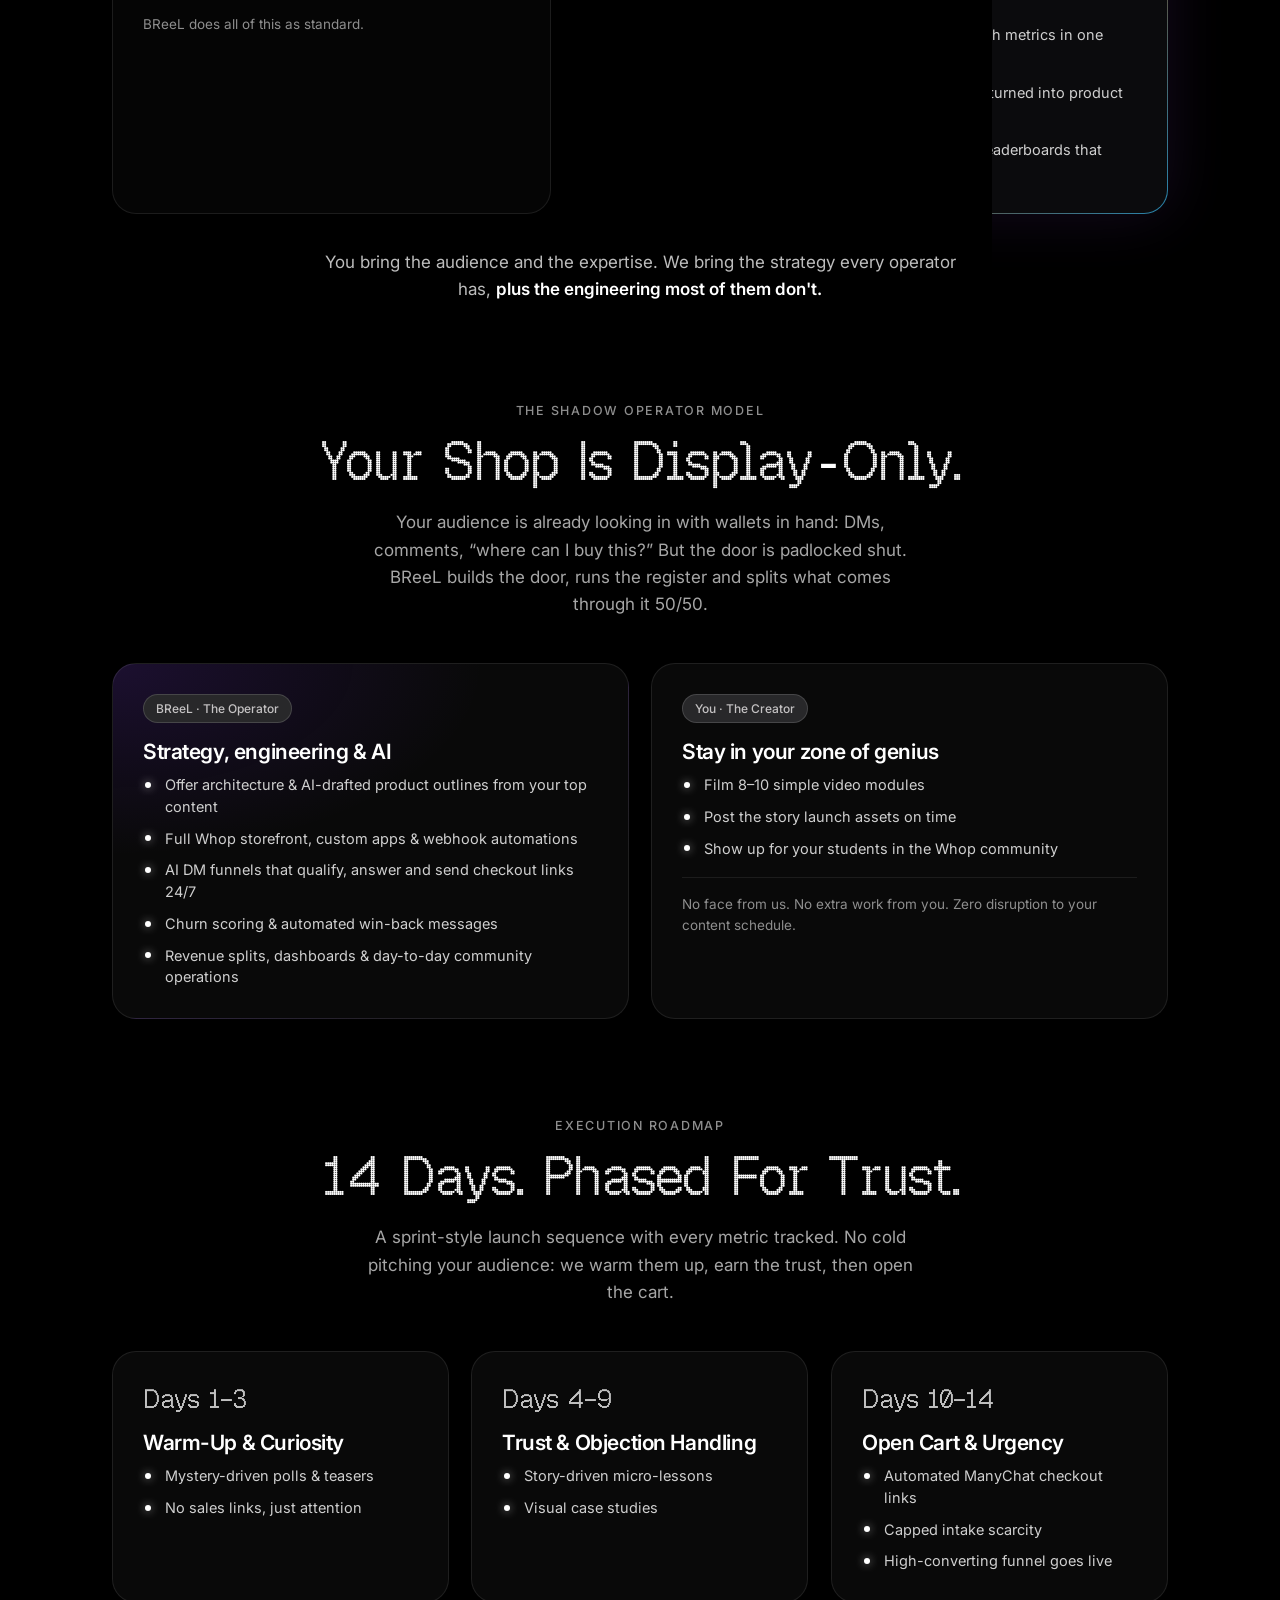
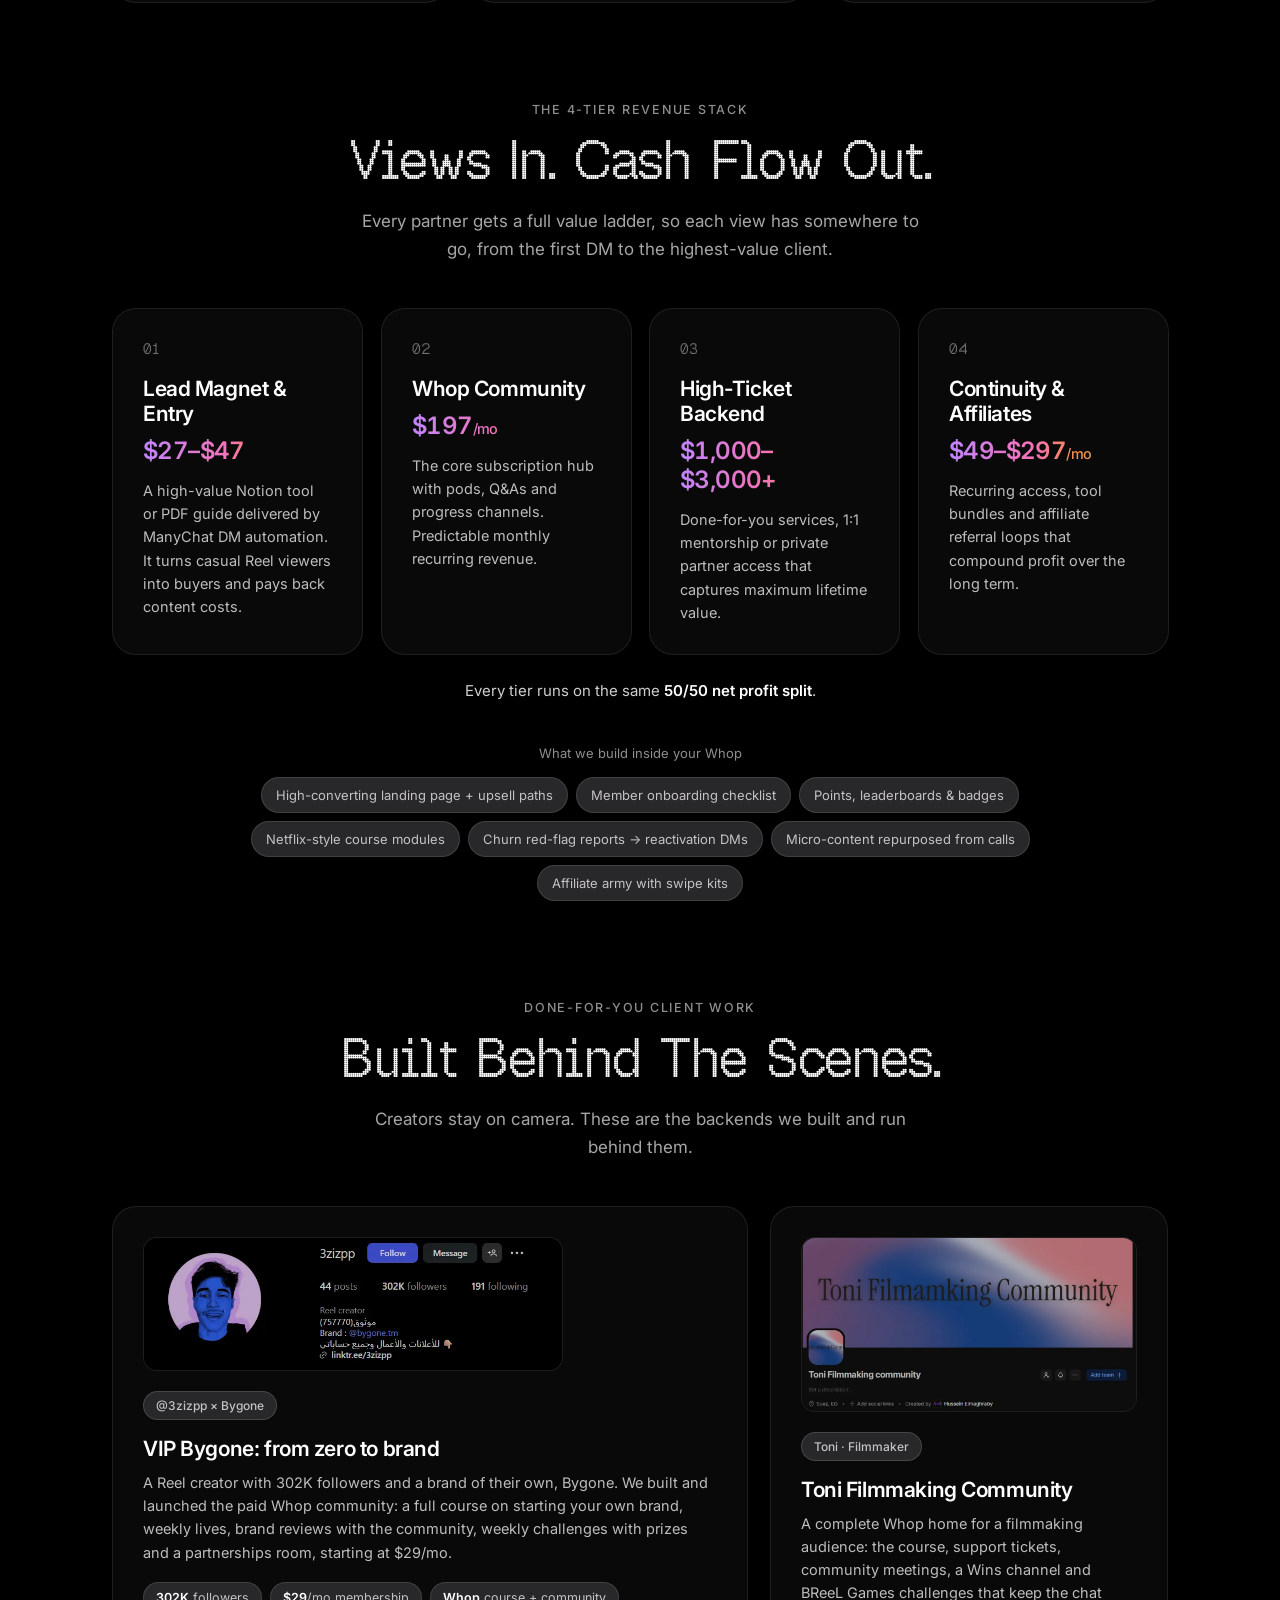
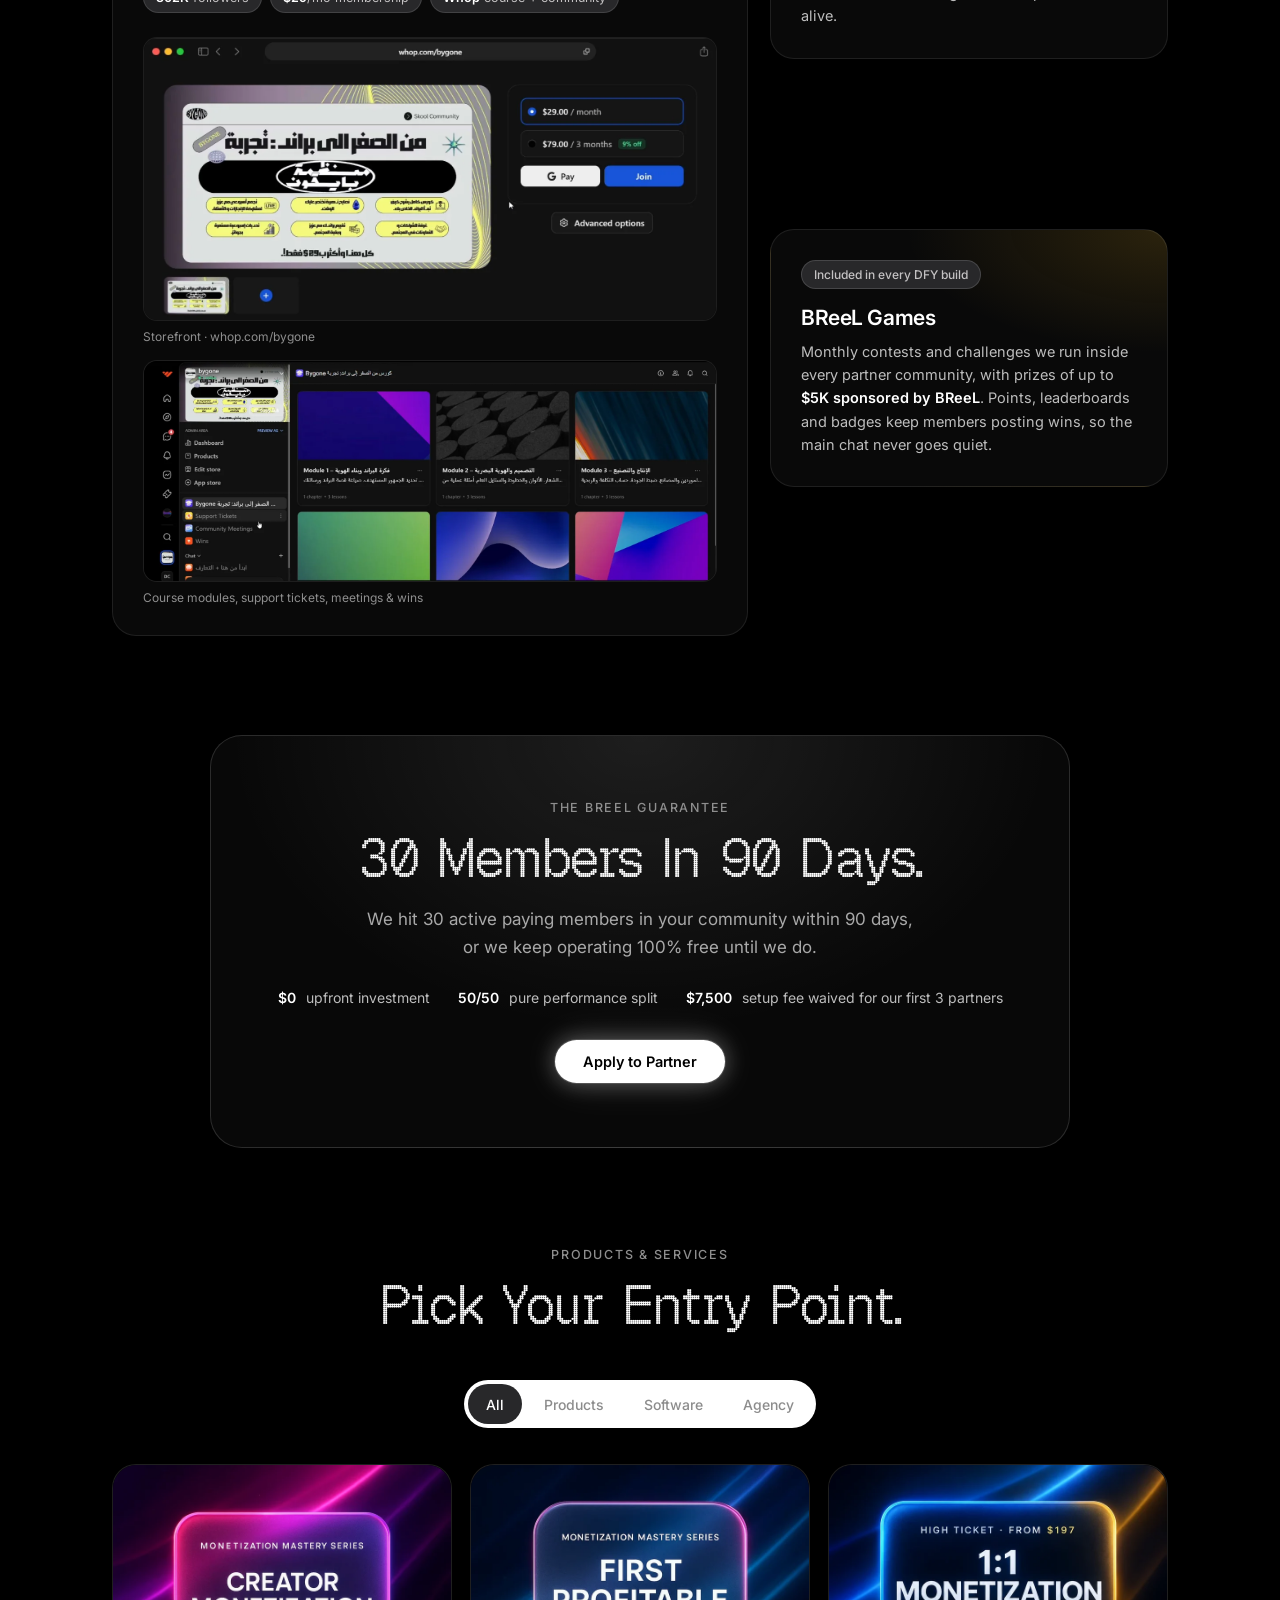
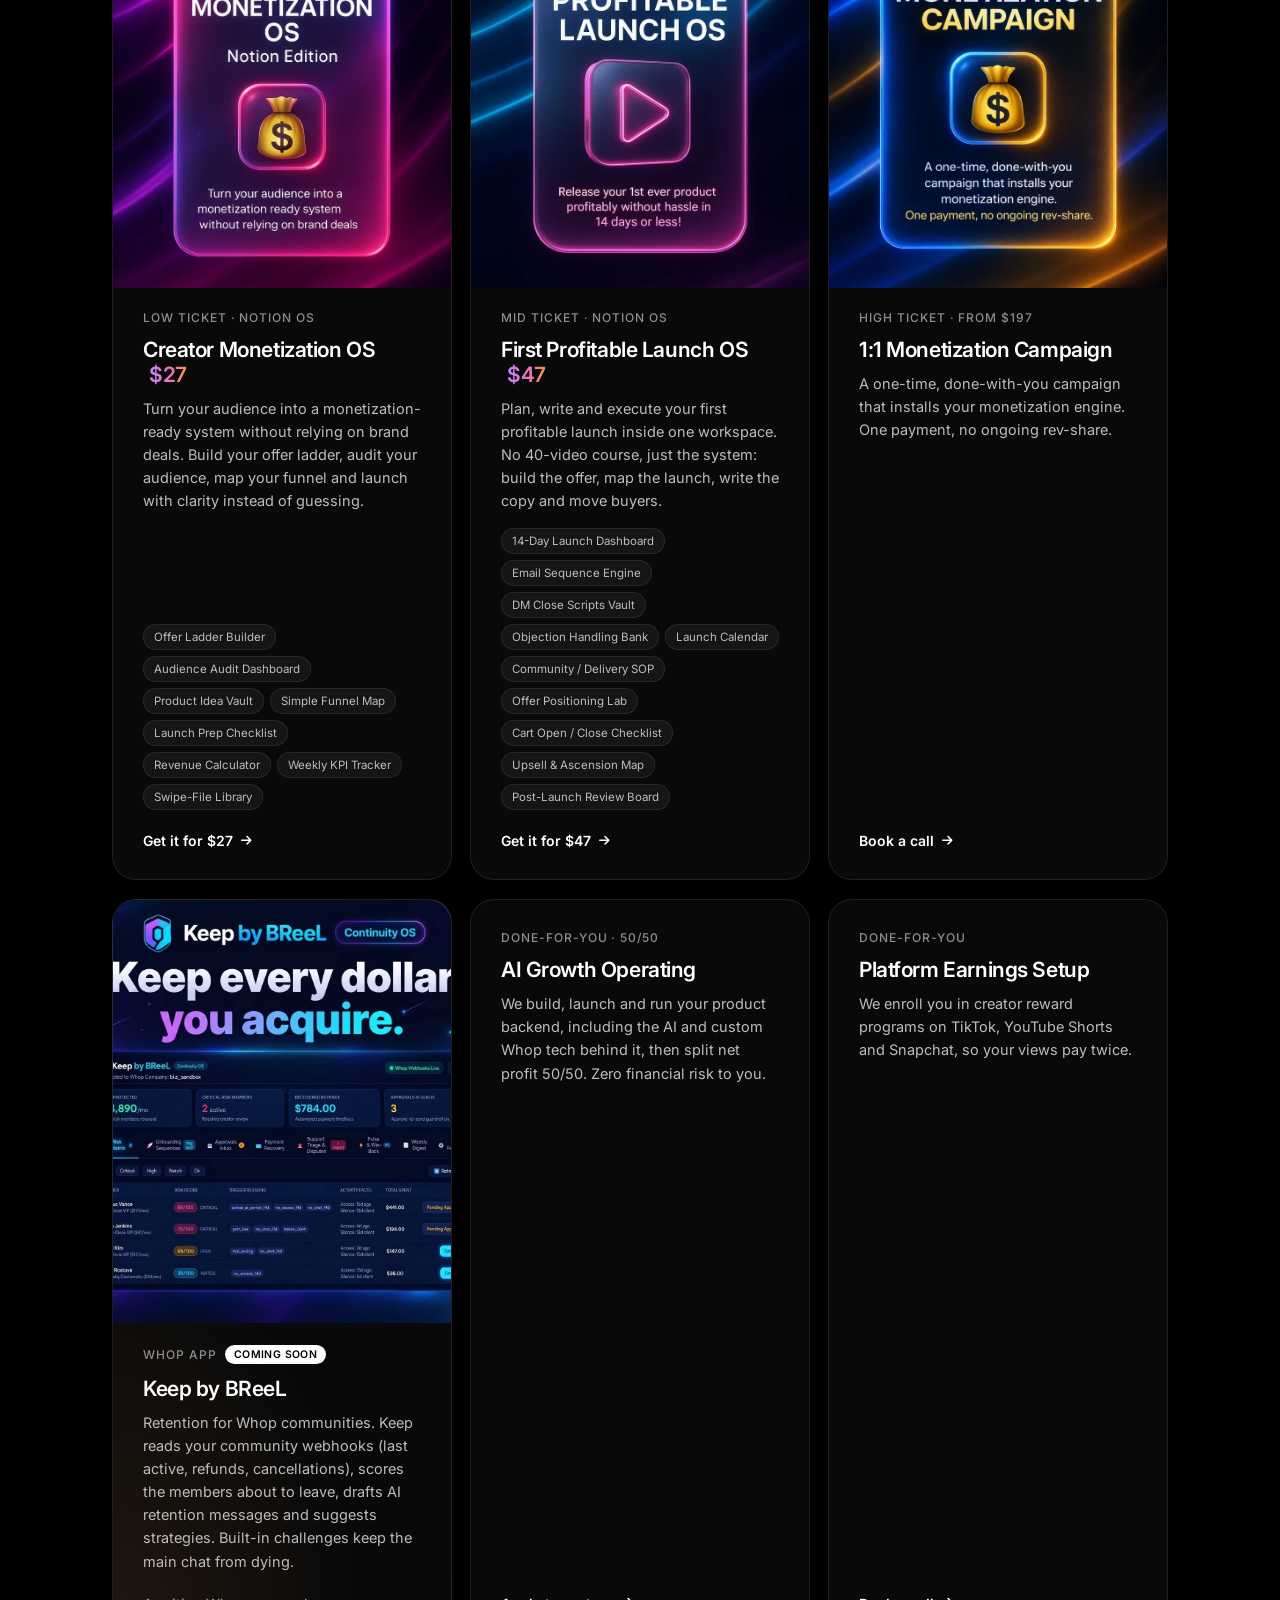
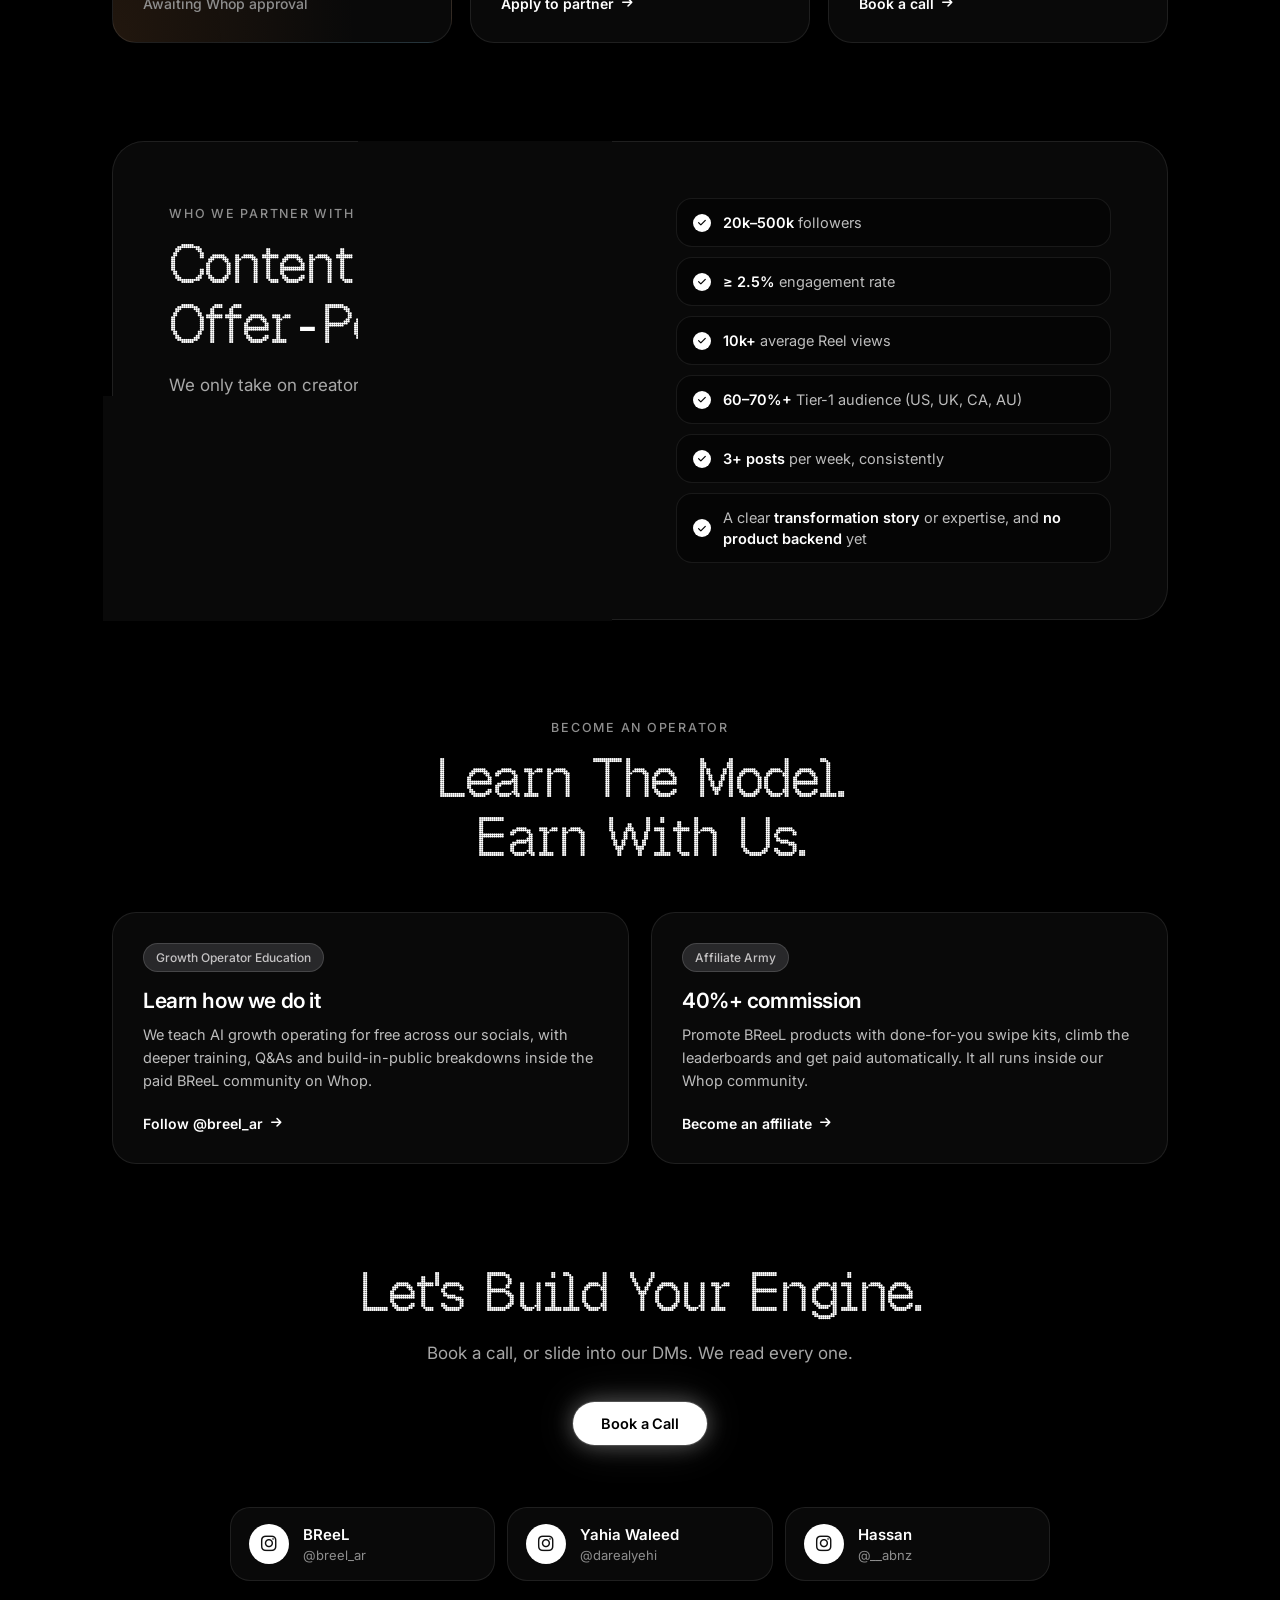
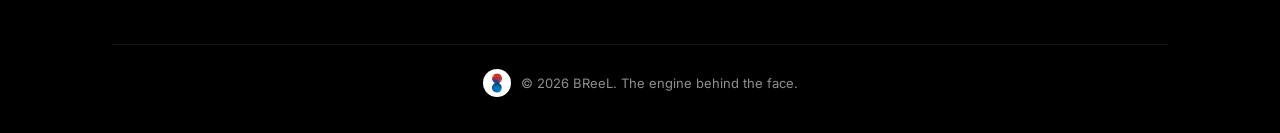
==== commit 74bb4849: "Use original Keep and calculator artwork Keep by BReeL (Continuity OS) promo replaces the CSS cover " ====
--- a/index.html
+++ b/index.html
@@ -503,6 +503,9 @@
         </article>
 
         <article class="card offer offer-keep reveal" data-cat="software">
+          <figure class="cover-art cover-art-keep">
+            <img src="assets/products/keep-by-breel.webp" alt="Keep by BReeL, Continuity OS: keep every dollar you acquire" width="1600" height="1149" loading="lazy" />
+          </figure>
           <p class="offer-kind">Whop App <span class="badge">Coming soon</span></p>
           <h3 class="card-title">Keep by BReeL</h3>
           <p class="card-text">
--- a/styles.css
+++ b/styles.css
@@ -1189,13 +1189,41 @@
   margin: 0 auto;
 }
 
-/* wide cards → landscape covers so they don't tower over the copy */
-.offers-2 .cover {
-  aspect-ratio: 16 / 10;
-}
-
-.offers-2 .cover::before {
-  inset: 18px 26%;
+/* Resources: calculator = portrait art beside the copy, Keep = full-width landscape art */
+.offers-2 {
+  grid-template-columns: 1fr;
+  max-width: 980px;
+}
+
+.offer-split {
+  display: grid;
+  grid-template-columns: minmax(0, 0.78fr) minmax(0, 1fr);
+  column-gap: clamp(24px, 3.5vw, 44px);
+  align-items: center;
+}
+
+.offer-split .cover-art {
+  align-self: stretch;
+  margin: calc(clamp(22px, 2.6vw, 30px) * -1) 0 calc(clamp(22px, 2.6vw, 30px) * -1) calc(clamp(22px, 2.6vw, 30px) * -1);
+  border-radius: 24px 0 0 24px;
+}
+
+.offer-body {
+  display: flex;
+  flex-direction: column;
+}
+
+.cover-art-wide {
+  aspect-ratio: 2000 / 1436;
+}
+
+.cover-art-wide img {
+  object-position: center;
+}
+
+/* homepage grid: 4:5 crop of the landscape Keep art, centred on headline + dashboard */
+.cover-art-keep img {
+  object-position: 50% 50%;
 }
 
 .cover-calc {
@@ -1920,6 +1948,15 @@
     grid-row: auto;
   }
 
+  .offer-split {
+    grid-template-columns: 1fr;
+  }
+
+  .offer-split .cover-art {
+    margin: calc(clamp(22px, 2.6vw, 30px) * -1) calc(clamp(22px, 2.6vw, 30px) * -1) 22px;
+    border-radius: 24px 24px 0 0;
+  }
+
   .tab {
     padding: 0 14px;
     font-size: 13.5px;
